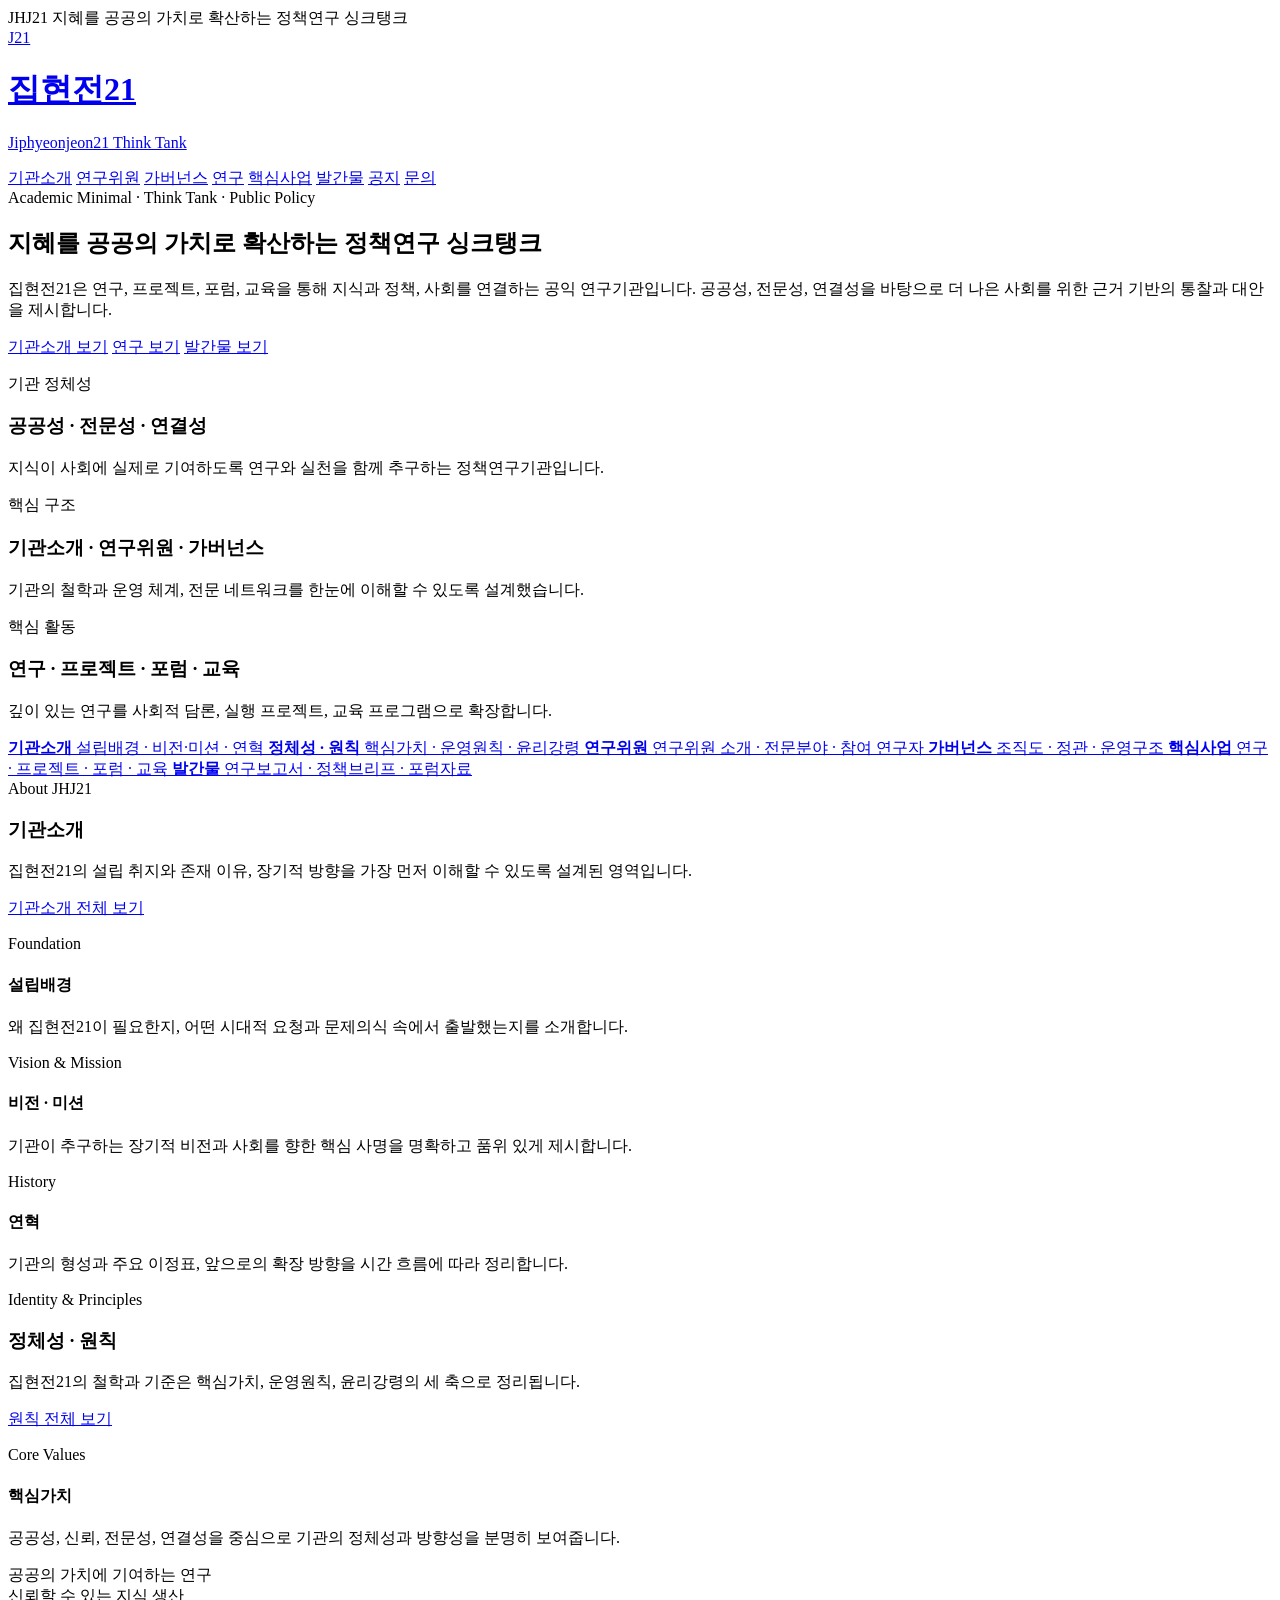
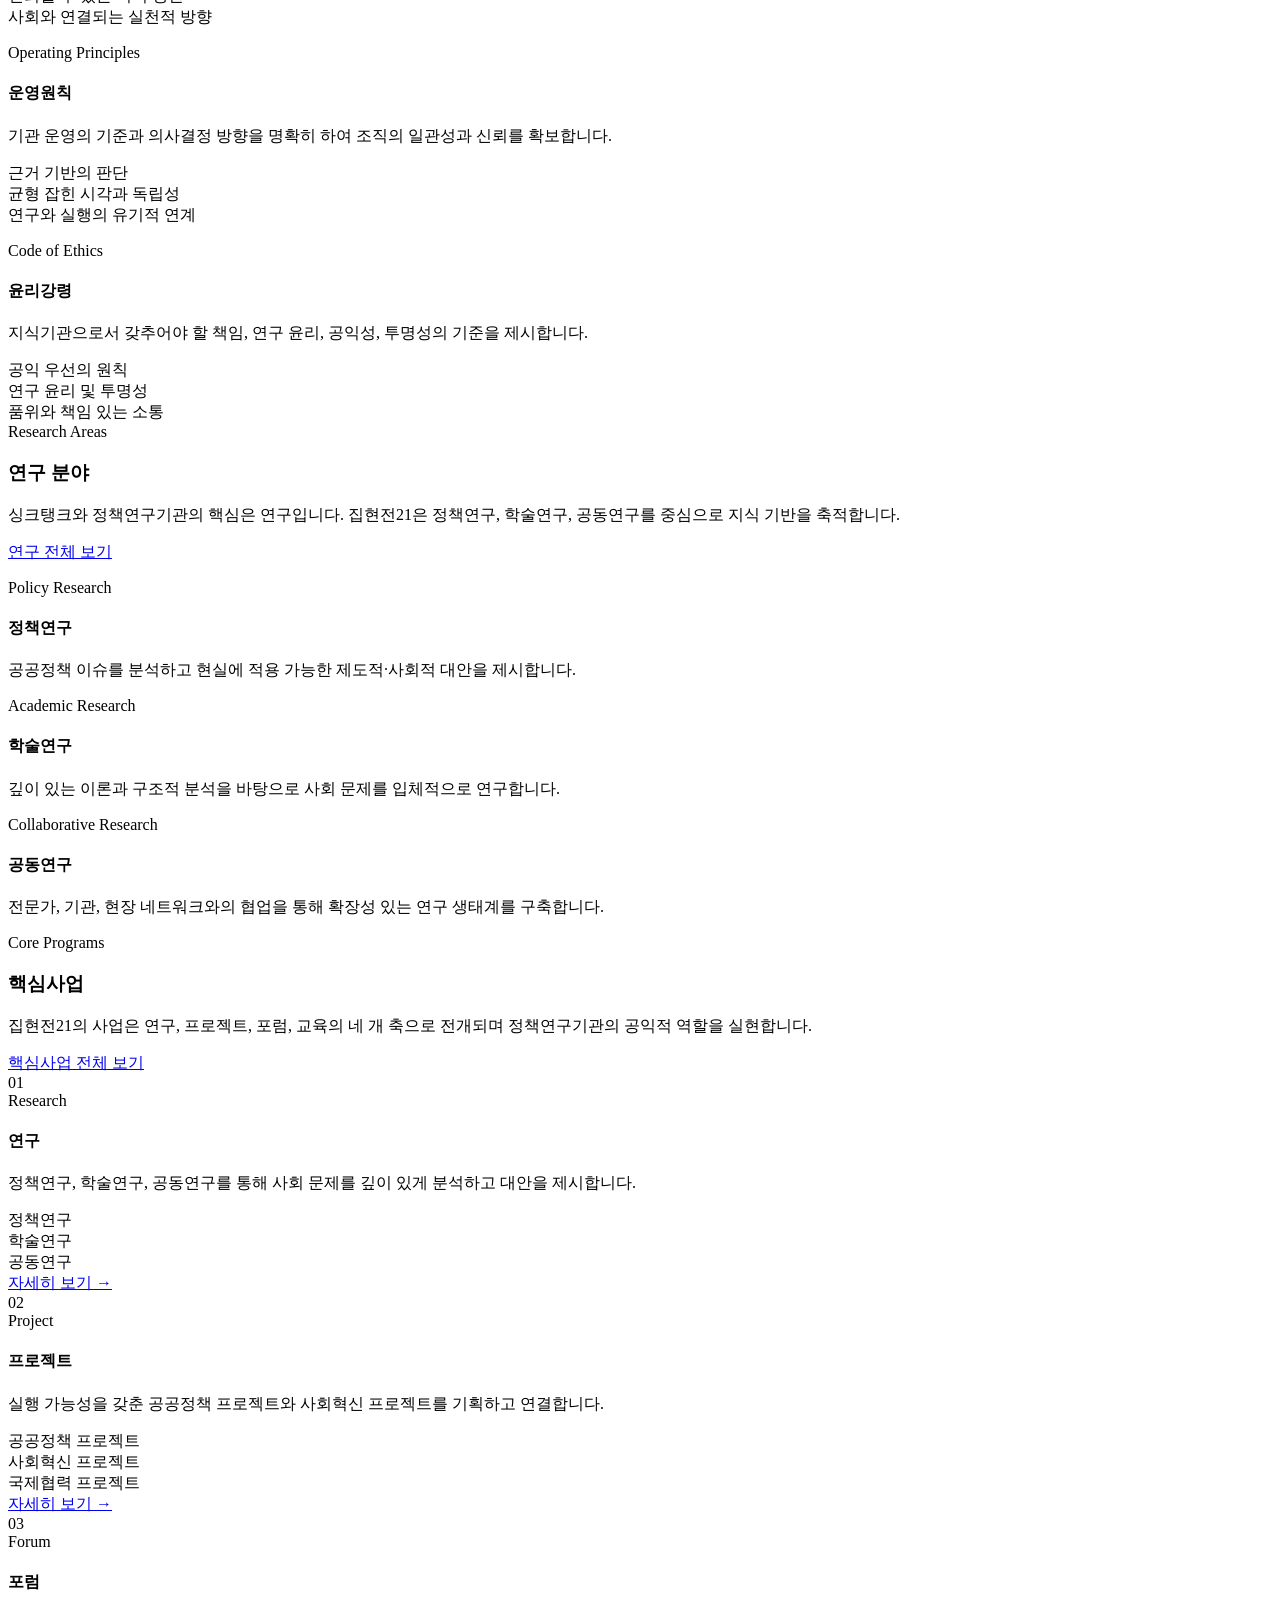
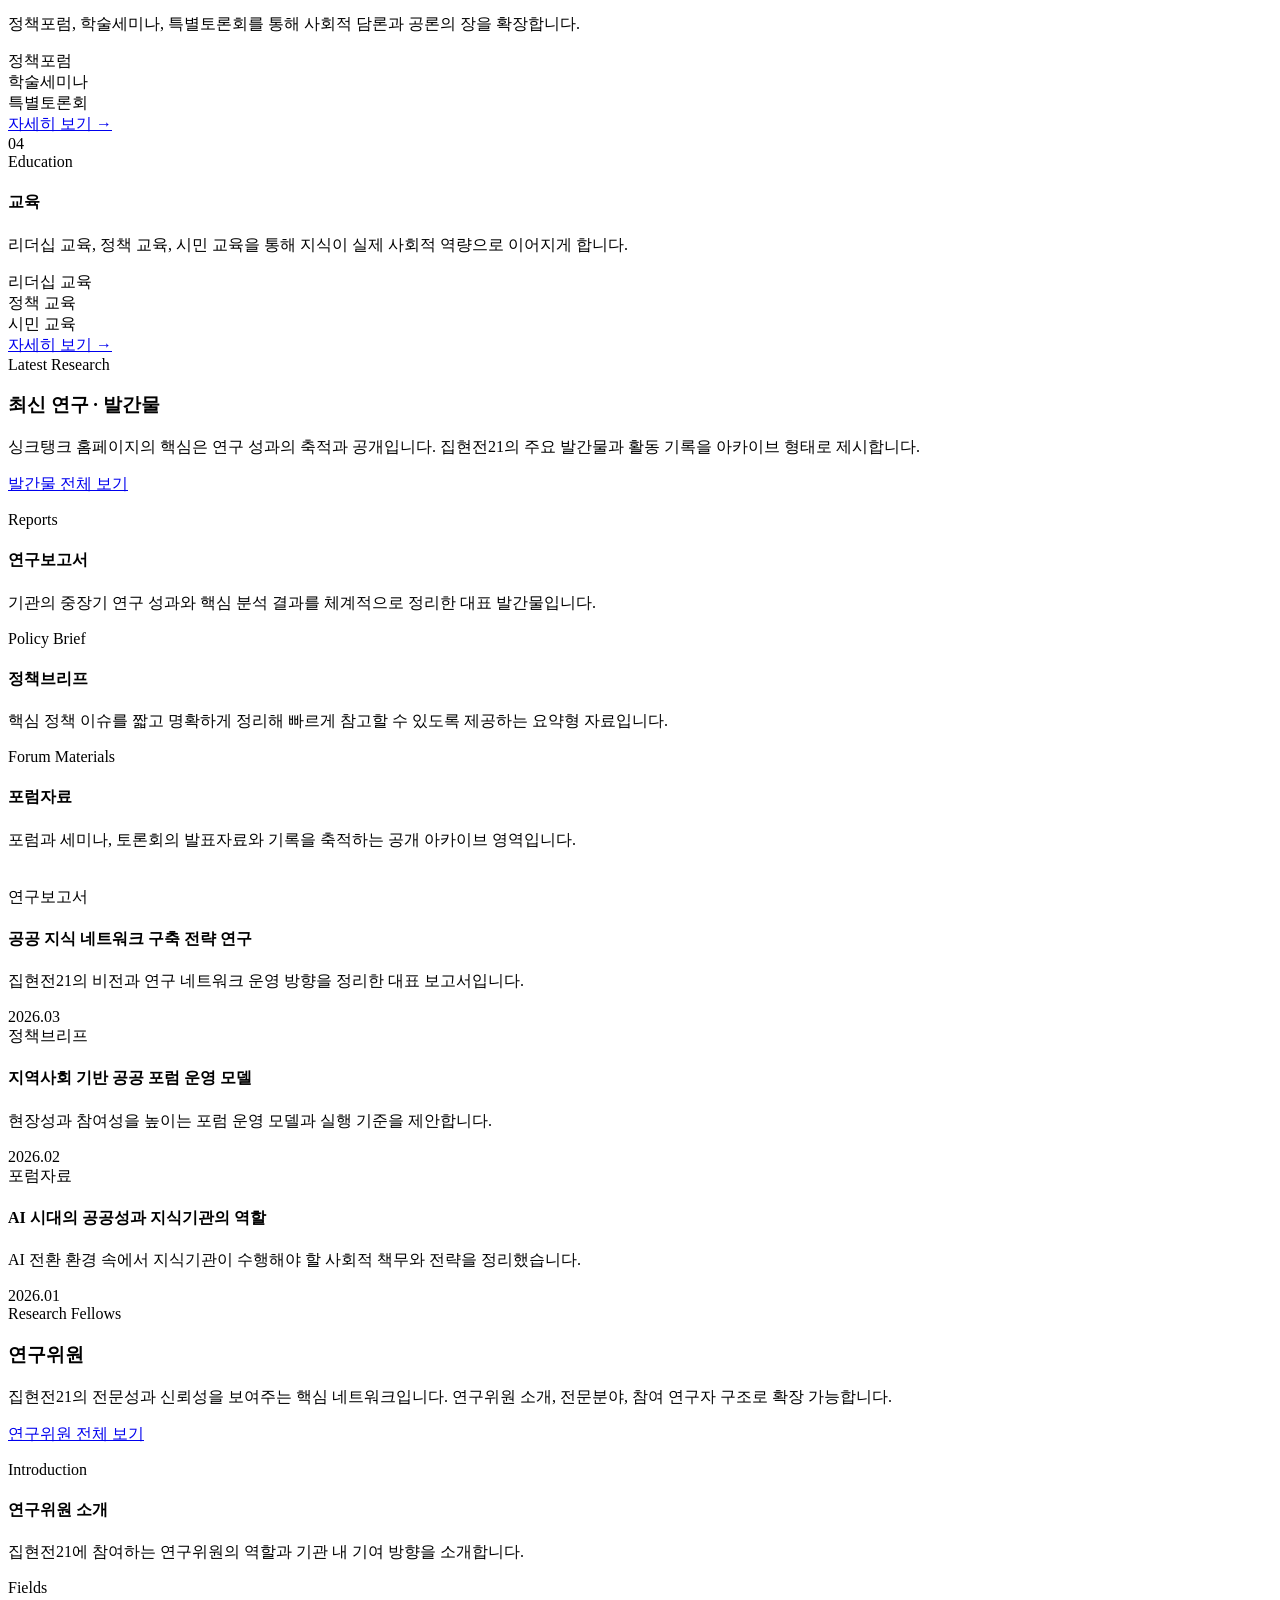
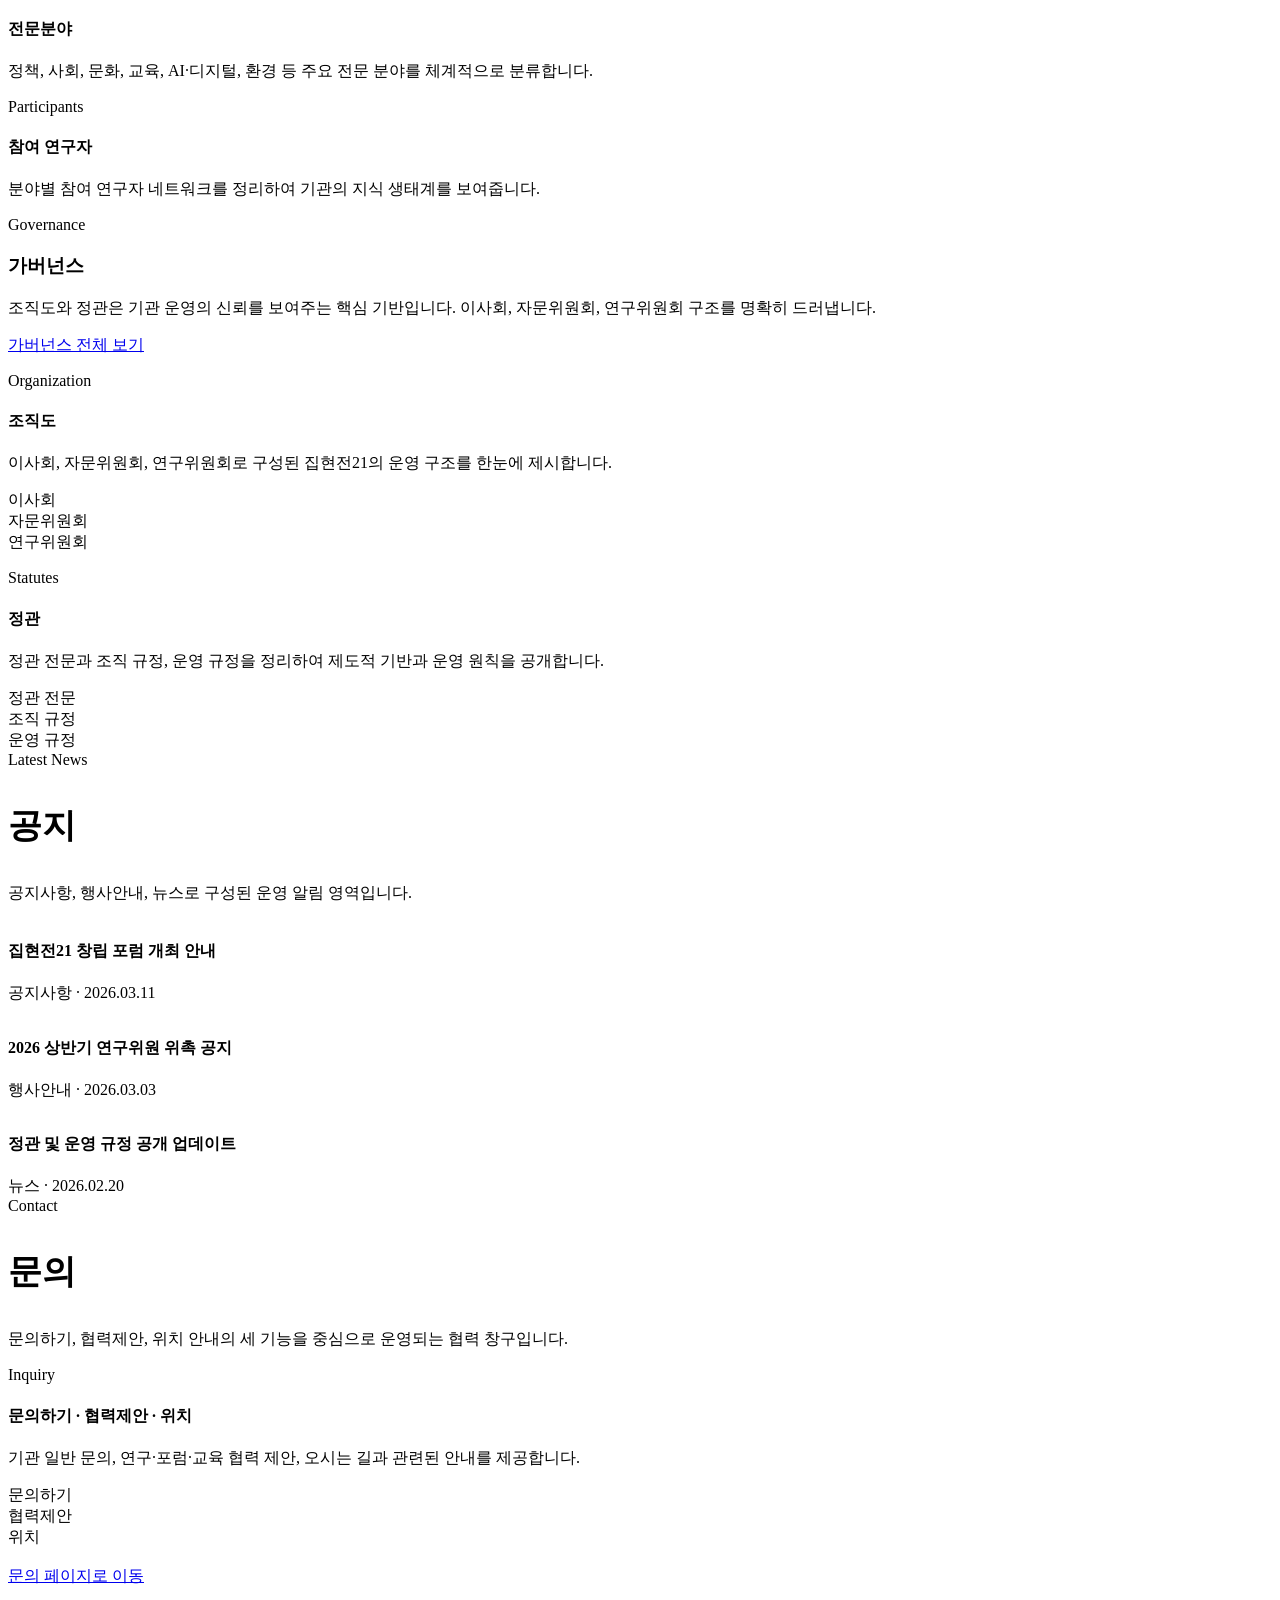
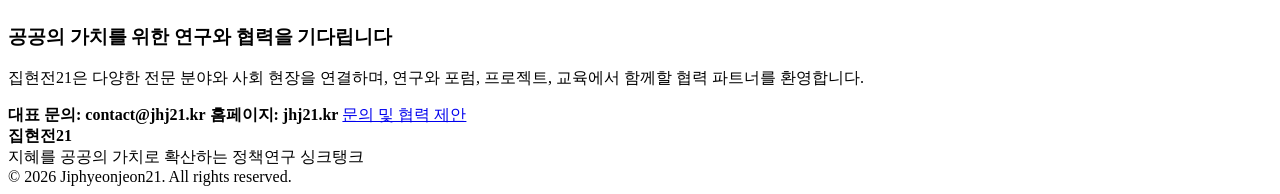
==== index.html @ 142b15a0 "Create index.html" ====
<!doctype html>
<html lang="ko">
<head>
  <meta charset="utf-8" />
  <meta name="viewport" content="width=device-width, initial-scale=1" />
  <title>집현전21 | 지혜를 공공의 가치로 확산하는 정책연구 싱크탱크</title>
  <meta name="description" content="집현전21은 연구, 프로젝트, 포럼, 교육을 통해 지식과 정책, 사회를 연결하는 정책연구 싱크탱크입니다." />
  <meta name="theme-color" content="#1f3d3a" />
  <link rel="stylesheet" href="./assets/style.css" />
</head>
<body>
  <div class="topbar">
    <div class="container topbar__inner">
      <span class="topbar__badge">JHJ21</span>
      <span>지혜를 공공의 가치로 확산하는 정책연구 싱크탱크</span>
    </div>
  </div>

  <header class="site-header">
    <div class="container site-header__inner">
      <a href="index.html" class="brand" aria-label="집현전21 홈으로 이동">
        <div class="brand__mark">J21</div>
        <div>
          <h1 class="brand__title">집현전21</h1>
          <p class="brand__subtitle">Jiphyeonjeon21 Think Tank</p>
        </div>
      </a>

      <nav class="nav" aria-label="주요 메뉴">
        <a href="about.html">기관소개</a>
        <a href="fellows.html">연구위원</a>
        <a href="statutes.html">가버넌스</a>
        <a href="research.html">연구</a>
        <a href="fields.html">핵심사업</a>
        <a href="publication.html">발간물</a>
        <a href="notice.html">공지</a>
        <a href="contact.html" class="nav__cta">문의</a>
      </nav>
    </div>
  </header>

  <main>
    <section class="hero">
      <div class="container">
        <div class="hero__panel">
          <div class="hero__grid">
            <div>
              <div class="eyebrow">Academic Minimal · Think Tank · Public Policy</div>
              <h2>
                지혜를 공공의 가치로 확산하는
                <span>정책연구 싱크탱크</span>
              </h2>
              <p>
                집현전21은 연구, 프로젝트, 포럼, 교육을 통해 지식과 정책, 사회를 연결하는 공익 연구기관입니다.
                공공성, 전문성, 연결성을 바탕으로 더 나은 사회를 위한 근거 기반의 통찰과 대안을 제시합니다.
              </p>
              <div class="hero__actions">
                <a class="btn btn--primary" href="about.html">기관소개 보기</a>
                <a class="btn" href="research.html">연구 보기</a>
                <a class="btn" href="publication.html">발간물 보기</a>
              </div>
            </div>

            <div class="hero__aside">
              <article class="hero-card">
                <p class="hero-card__label">기관 정체성</p>
                <h3 class="hero-card__title">공공성 · 전문성 · 연결성</h3>
                <p class="hero-card__text">지식이 사회에 실제로 기여하도록 연구와 실천을 함께 추구하는 정책연구기관입니다.</p>
              </article>
              <article class="hero-card">
                <p class="hero-card__label">핵심 구조</p>
                <h3 class="hero-card__title">기관소개 · 연구위원 · 가버넌스</h3>
                <p class="hero-card__text">기관의 철학과 운영 체계, 전문 네트워크를 한눈에 이해할 수 있도록 설계했습니다.</p>
              </article>
              <article class="hero-card">
                <p class="hero-card__label">핵심 활동</p>
                <h3 class="hero-card__title">연구 · 프로젝트 · 포럼 · 교육</h3>
                <p class="hero-card__text">깊이 있는 연구를 사회적 담론, 실행 프로젝트, 교육 프로그램으로 확장합니다.</p>
              </article>
            </div>
          </div>
        </div>
      </div>
    </section>

    <section class="quickmap">
      <div class="container">
        <div class="quickmap__grid">
          <a class="quickmap__item" href="about.html">
            <strong>기관소개</strong>
            <span>설립배경 · 비전·미션 · 연혁</span>
          </a>
          <a class="quickmap__item" href="about.html">
            <strong>정체성 · 원칙</strong>
            <span>핵심가치 · 운영원칙 · 윤리강령</span>
          </a>
          <a class="quickmap__item" href="fellows.html">
            <strong>연구위원</strong>
            <span>연구위원 소개 · 전문분야 · 참여 연구자</span>
          </a>
          <a class="quickmap__item" href="statutes.html">
            <strong>가버넌스</strong>
            <span>조직도 · 정관 · 운영구조</span>
          </a>
          <a class="quickmap__item" href="fields.html">
            <strong>핵심사업</strong>
            <span>연구 · 프로젝트 · 포럼 · 교육</span>
          </a>
          <a class="quickmap__item" href="publication.html">
            <strong>발간물</strong>
            <span>연구보고서 · 정책브리프 · 포럼자료</span>
          </a>
        </div>
      </div>
    </section>

    <section class="section">
      <div class="container">
        <div class="section__head">
          <div>
            <span class="kicker">About JHJ21</span>
            <h3>기관소개</h3>
            <p class="section__desc">
              집현전21의 설립 취지와 존재 이유, 장기적 방향을 가장 먼저 이해할 수 있도록 설계된 영역입니다.
            </p>
          </div>
          <a class="btn" href="about.html">기관소개 전체 보기</a>
        </div>

        <div class="grid-3">
          <article class="card">
            <p class="card__eyebrow">Foundation</p>
            <h4>설립배경</h4>
            <p>왜 집현전21이 필요한지, 어떤 시대적 요청과 문제의식 속에서 출발했는지를 소개합니다.</p>
          </article>
          <article class="card">
            <p class="card__eyebrow">Vision & Mission</p>
            <h4>비전 · 미션</h4>
            <p>기관이 추구하는 장기적 비전과 사회를 향한 핵심 사명을 명확하고 품위 있게 제시합니다.</p>
          </article>
          <article class="card">
            <p class="card__eyebrow">History</p>
            <h4>연혁</h4>
            <p>기관의 형성과 주요 이정표, 앞으로의 확장 방향을 시간 흐름에 따라 정리합니다.</p>
          </article>
        </div>
      </div>
    </section>

    <section class="section section--green">
      <div class="container">
        <div class="section__head">
          <div>
            <span class="kicker">Identity & Principles</span>
            <h3>정체성 · 원칙</h3>
            <p class="section__desc">
              집현전21의 철학과 기준은 핵심가치, 운영원칙, 윤리강령의 세 축으로 정리됩니다.
            </p>
          </div>
          <a class="btn" href="about.html">원칙 전체 보기</a>
        </div>

        <div class="grid-3">
          <article class="card">
            <p class="card__eyebrow">Core Values</p>
            <h4>핵심가치</h4>
            <p>공공성, 신뢰, 전문성, 연결성을 중심으로 기관의 정체성과 방향성을 분명히 보여줍니다.</p>
            <div class="list-block">
              <div class="list-line">공공의 가치에 기여하는 연구</div>
              <div class="list-line">신뢰할 수 있는 지식 생산</div>
              <div class="list-line">사회와 연결되는 실천적 방향</div>
            </div>
          </article>
          <article class="card">
            <p class="card__eyebrow">Operating Principles</p>
            <h4>운영원칙</h4>
            <p>기관 운영의 기준과 의사결정 방향을 명확히 하여 조직의 일관성과 신뢰를 확보합니다.</p>
            <div class="list-block">
              <div class="list-line">근거 기반의 판단</div>
              <div class="list-line">균형 잡힌 시각과 독립성</div>
              <div class="list-line">연구와 실행의 유기적 연계</div>
            </div>
          </article>
          <article class="card">
            <p class="card__eyebrow">Code of Ethics</p>
            <h4>윤리강령</h4>
            <p>지식기관으로서 갖추어야 할 책임, 연구 윤리, 공익성, 투명성의 기준을 제시합니다.</p>
            <div class="list-block">
              <div class="list-line">공익 우선의 원칙</div>
              <div class="list-line">연구 윤리 및 투명성</div>
              <div class="list-line">품위와 책임 있는 소통</div>
            </div>
          </article>
        </div>
      </div>
    </section>

    <section class="section">
      <div class="container">
        <div class="section__head">
          <div>
            <span class="kicker">Research Areas</span>
            <h3>연구 분야</h3>
            <p class="section__desc">
              싱크탱크와 정책연구기관의 핵심은 연구입니다. 집현전21은 정책연구, 학술연구, 공동연구를 중심으로 지식 기반을 축적합니다.
            </p>
          </div>
          <a class="btn" href="research.html">연구 전체 보기</a>
        </div>

        <div class="grid-3">
          <article class="card">
            <p class="card__eyebrow">Policy Research</p>
            <h4>정책연구</h4>
            <p>공공정책 이슈를 분석하고 현실에 적용 가능한 제도적·사회적 대안을 제시합니다.</p>
          </article>
          <article class="card">
            <p class="card__eyebrow">Academic Research</p>
            <h4>학술연구</h4>
            <p>깊이 있는 이론과 구조적 분석을 바탕으로 사회 문제를 입체적으로 연구합니다.</p>
          </article>
          <article class="card">
            <p class="card__eyebrow">Collaborative Research</p>
            <h4>공동연구</h4>
            <p>전문가, 기관, 현장 네트워크와의 협업을 통해 확장성 있는 연구 생태계를 구축합니다.</p>
          </article>
        </div>
      </div>
    </section>

    <section class="section">
      <div class="container">
        <div class="section__head">
          <div>
            <span class="kicker">Core Programs</span>
            <h3>핵심사업</h3>
            <p class="section__desc">
              집현전21의 사업은 연구, 프로젝트, 포럼, 교육의 네 개 축으로 전개되며 정책연구기관의 공익적 역할을 실현합니다.
            </p>
          </div>
          <a class="btn" href="fields.html">핵심사업 전체 보기</a>
        </div>

        <div class="grid-4">
          <article class="card program-card">
            <div>
              <div class="program-no">01</div>
              <span class="pill">Research</span>
              <h4>연구</h4>
              <p>정책연구, 학술연구, 공동연구를 통해 사회 문제를 깊이 있게 분석하고 대안을 제시합니다.</p>
              <div class="list-block">
                <div class="list-line">정책연구</div>
                <div class="list-line">학술연구</div>
                <div class="list-line">공동연구</div>
              </div>
            </div>
            <a href="research.html">자세히 보기 →</a>
          </article>

          <article class="card program-card">
            <div>
              <div class="program-no">02</div>
              <span class="pill">Project</span>
              <h4>프로젝트</h4>
              <p>실행 가능성을 갖춘 공공정책 프로젝트와 사회혁신 프로젝트를 기획하고 연결합니다.</p>
              <div class="list-block">
                <div class="list-line">공공정책 프로젝트</div>
                <div class="list-line">사회혁신 프로젝트</div>
                <div class="list-line">국제협력 프로젝트</div>
              </div>
            </div>
            <a href="fields.html">자세히 보기 →</a>
          </article>

          <article class="card program-card">
            <div>
              <div class="program-no">03</div>
              <span class="pill">Forum</span>
              <h4>포럼</h4>
              <p>정책포럼, 학술세미나, 특별토론회를 통해 사회적 담론과 공론의 장을 확장합니다.</p>
              <div class="list-block">
                <div class="list-line">정책포럼</div>
                <div class="list-line">학술세미나</div>
                <div class="list-line">특별토론회</div>
              </div>
            </div>
            <a href="publication.html">자세히 보기 →</a>
          </article>

          <article class="card program-card">
            <div>
              <div class="program-no">04</div>
              <span class="pill">Education</span>
              <h4>교육</h4>
              <p>리더십 교육, 정책 교육, 시민 교육을 통해 지식이 실제 사회적 역량으로 이어지게 합니다.</p>
              <div class="list-block">
                <div class="list-line">리더십 교육</div>
                <div class="list-line">정책 교육</div>
                <div class="list-line">시민 교육</div>
              </div>
            </div>
            <a href="education.html">자세히 보기 →</a>
          </article>
        </div>
      </div>
    </section>

    <section class="section section--green">
      <div class="container">
        <div class="section__head">
          <div>
            <span class="kicker">Latest Research</span>
            <h3>최신 연구 · 발간물</h3>
            <p class="section__desc">
              싱크탱크 홈페이지의 핵심은 연구 성과의 축적과 공개입니다. 집현전21의 주요 발간물과 활동 기록을 아카이브 형태로 제시합니다.
            </p>
          </div>
          <a class="btn" href="publication.html">발간물 전체 보기</a>
        </div>

        <div class="grid-3">
          <article class="card">
            <p class="card__eyebrow">Reports</p>
            <h4>연구보고서</h4>
            <p>기관의 중장기 연구 성과와 핵심 분석 결과를 체계적으로 정리한 대표 발간물입니다.</p>
          </article>
          <article class="card">
            <p class="card__eyebrow">Policy Brief</p>
            <h4>정책브리프</h4>
            <p>핵심 정책 이슈를 짧고 명확하게 정리해 빠르게 참고할 수 있도록 제공하는 요약형 자료입니다.</p>
          </article>
          <article class="card">
            <p class="card__eyebrow">Forum Materials</p>
            <h4>포럼자료</h4>
            <p>포럼과 세미나, 토론회의 발표자료와 기록을 축적하는 공개 아카이브 영역입니다.</p>
          </article>
        </div>

        <div style="height:20px;"></div>

        <div class="archive-wrap">
          <article class="archive-item">
            <div><span class="archive-tag">연구보고서</span></div>
            <div>
              <h4>공공 지식 네트워크 구축 전략 연구</h4>
              <p>집현전21의 비전과 연구 네트워크 운영 방향을 정리한 대표 보고서입니다.</p>
            </div>
            <div class="meta">2026.03</div>
          </article>

          <article class="archive-item">
            <div><span class="archive-tag">정책브리프</span></div>
            <div>
              <h4>지역사회 기반 공공 포럼 운영 모델</h4>
              <p>현장성과 참여성을 높이는 포럼 운영 모델과 실행 기준을 제안합니다.</p>
            </div>
            <div class="meta">2026.02</div>
          </article>

          <article class="archive-item">
            <div><span class="archive-tag">포럼자료</span></div>
            <div>
              <h4>AI 시대의 공공성과 지식기관의 역할</h4>
              <p>AI 전환 환경 속에서 지식기관이 수행해야 할 사회적 책무와 전략을 정리했습니다.</p>
            </div>
            <div class="meta">2026.01</div>
          </article>
        </div>
      </div>
    </section>

    <section class="section">
      <div class="container">
        <div class="section__head">
          <div>
            <span class="kicker">Research Fellows</span>
            <h3>연구위원</h3>
            <p class="section__desc">
              집현전21의 전문성과 신뢰성을 보여주는 핵심 네트워크입니다. 연구위원 소개, 전문분야, 참여 연구자 구조로 확장 가능합니다.
            </p>
          </div>
          <a class="btn" href="fellows.html">연구위원 전체 보기</a>
        </div>

        <div class="grid-3">
          <article class="card">
            <p class="card__eyebrow">Introduction</p>
            <h4>연구위원 소개</h4>
            <p>집현전21에 참여하는 연구위원의 역할과 기관 내 기여 방향을 소개합니다.</p>
          </article>
          <article class="card">
            <p class="card__eyebrow">Fields</p>
            <h4>전문분야</h4>
            <p>정책, 사회, 문화, 교육, AI·디지털, 환경 등 주요 전문 분야를 체계적으로 분류합니다.</p>
          </article>
          <article class="card">
            <p class="card__eyebrow">Participants</p>
            <h4>참여 연구자</h4>
            <p>분야별 참여 연구자 네트워크를 정리하여 기관의 지식 생태계를 보여줍니다.</p>
          </article>
        </div>
      </div>
    </section>

    <section class="section">
      <div class="container">
        <div class="section__head">
          <div>
            <span class="kicker">Governance</span>
            <h3>가버넌스</h3>
            <p class="section__desc">
              조직도와 정관은 기관 운영의 신뢰를 보여주는 핵심 기반입니다. 이사회, 자문위원회, 연구위원회 구조를 명확히 드러냅니다.
            </p>
          </div>
          <a class="btn" href="statutes.html">가버넌스 전체 보기</a>
        </div>

        <div class="grid-2">
          <article class="card">
            <p class="card__eyebrow">Organization</p>
            <h4>조직도</h4>
            <p>이사회, 자문위원회, 연구위원회로 구성된 집현전21의 운영 구조를 한눈에 제시합니다.</p>
            <div class="list-block">
              <div class="list-line">이사회</div>
              <div class="list-line">자문위원회</div>
              <div class="list-line">연구위원회</div>
            </div>
          </article>
          <article class="card">
            <p class="card__eyebrow">Statutes</p>
            <h4>정관</h4>
            <p>정관 전문과 조직 규정, 운영 규정을 정리하여 제도적 기반과 운영 원칙을 공개합니다.</p>
            <div class="list-block">
              <div class="list-line">정관 전문</div>
              <div class="list-line">조직 규정</div>
              <div class="list-line">운영 규정</div>
            </div>
          </article>
        </div>
      </div>
    </section>

    <section class="section">
      <div class="container">
        <div class="grid-2">
          <div>
            <div class="section__head" style="margin-bottom:16px;">
              <div>
                <span class="kicker">Latest News</span>
                <h3 style="font-size:34px;">공지</h3>
                <p class="section__desc">
                  공지사항, 행사안내, 뉴스로 구성된 운영 알림 영역입니다.
                </p>
              </div>
            </div>

            <div style="display:grid; gap:12px;">
              <article class="notice-item">
                <h4>집현전21 창립 포럼 개최 안내</h4>
                <span class="meta">공지사항 · 2026.03.11</span>
              </article>
              <article class="notice-item">
                <h4>2026 상반기 연구위원 위촉 공지</h4>
                <span class="meta">행사안내 · 2026.03.03</span>
              </article>
              <article class="notice-item">
                <h4>정관 및 운영 규정 공개 업데이트</h4>
                <span class="meta">뉴스 · 2026.02.20</span>
              </article>
            </div>
          </div>

          <div>
            <div class="section__head" style="margin-bottom:16px;">
              <div>
                <span class="kicker">Contact</span>
                <h3 style="font-size:34px;">문의</h3>
                <p class="section__desc">
                  문의하기, 협력제안, 위치 안내의 세 기능을 중심으로 운영되는 협력 창구입니다.
                </p>
              </div>
            </div>

            <div class="card">
              <p class="card__eyebrow">Inquiry</p>
              <h4>문의하기 · 협력제안 · 위치</h4>
              <p>기관 일반 문의, 연구·포럼·교육 협력 제안, 오시는 길과 관련된 안내를 제공합니다.</p>
              <div class="list-block">
                <div class="list-line">문의하기</div>
                <div class="list-line">협력제안</div>
                <div class="list-line">위치</div>
              </div>
              <div style="margin-top:18px;">
                <a class="btn btn--primary" href="contact.html">문의 페이지로 이동</a>
              </div>
            </div>
          </div>
        </div>
      </div>
    </section>

    <section class="section">
      <div class="container">
        <div class="contact-band">
          <div class="contact-band__grid">
            <div>
              <span class="kicker" style="color: rgba(255,255,255,0.7);">Collaboration</span>
              <h3>공공의 가치를 위한 연구와 협력을 기다립니다</h3>
              <p>
                집현전21은 다양한 전문 분야와 사회 현장을 연결하며, 연구와 포럼, 프로젝트, 교육에서 함께할 협력 파트너를 환영합니다.
              </p>
            </div>
            <div class="contact-meta">
              <strong>대표 문의: contact@jhj21.kr</strong>
              <strong>홈페이지: jhj21.kr</strong>
              <a class="btn" href="contact.html">문의 및 협력 제안</a>
            </div>
          </div>
        </div>
      </div>
    </section>
  </main>

  <footer class="site-footer">
    <div class="container site-footer__inner">
      <div>
        <strong style="color: var(--primary);">집현전21</strong><br />
        지혜를 공공의 가치로 확산하는 정책연구 싱크탱크
      </div>
      <div>© 2026 Jiphyeonjeon21. All rights reserved.</div>
    </div>
  </footer>
</body>
</html>
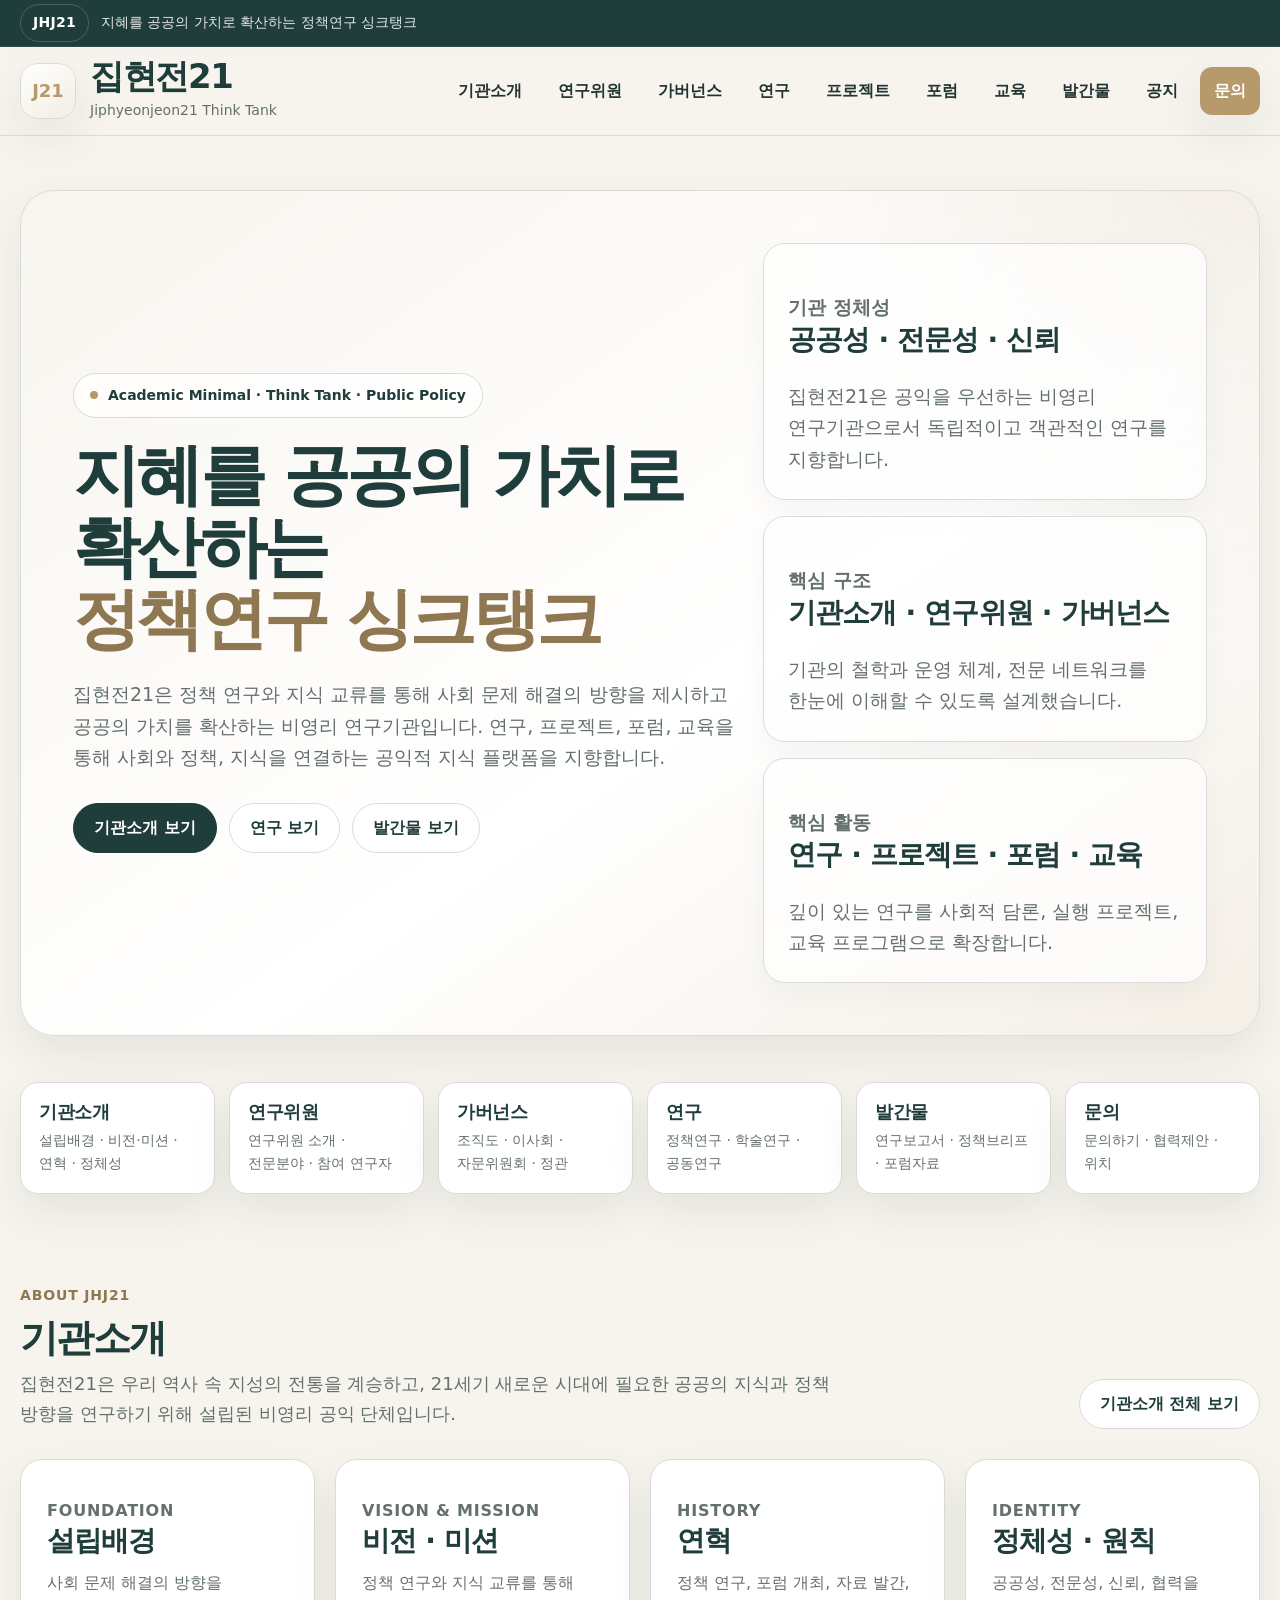
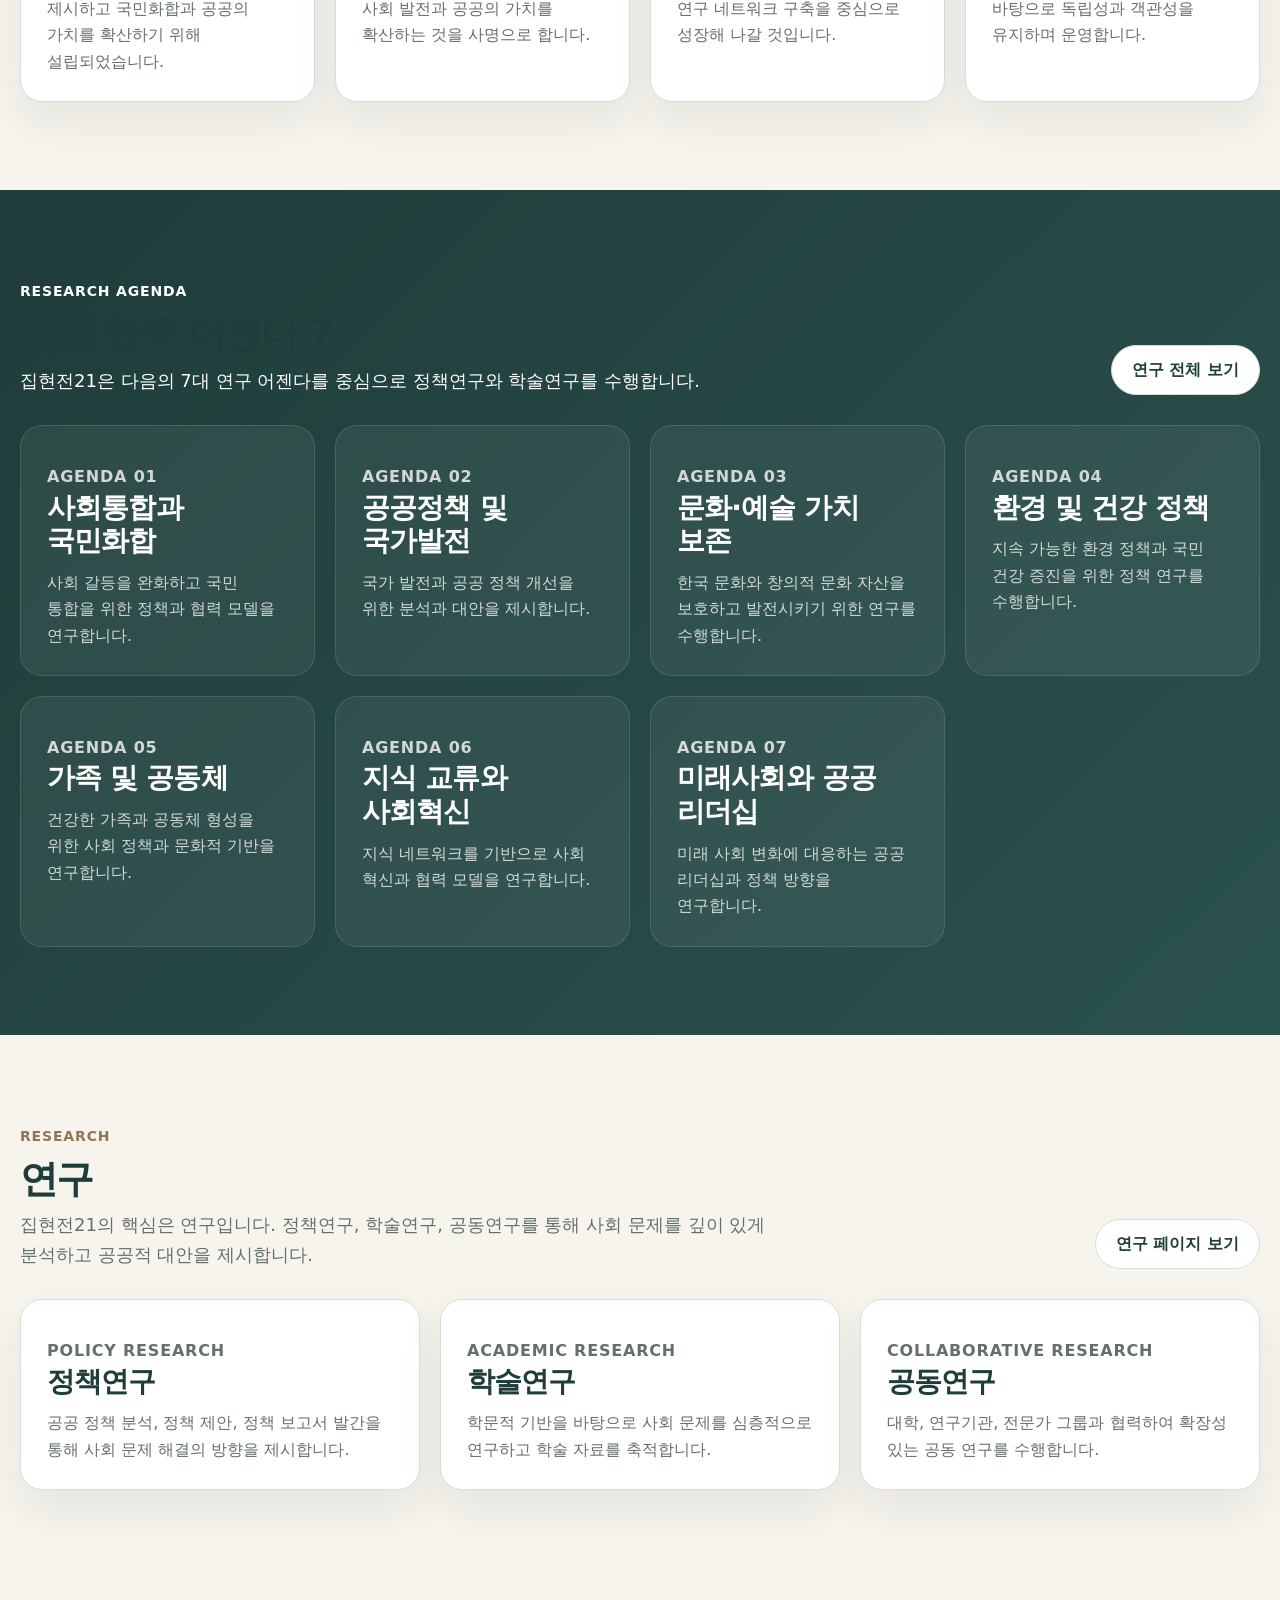
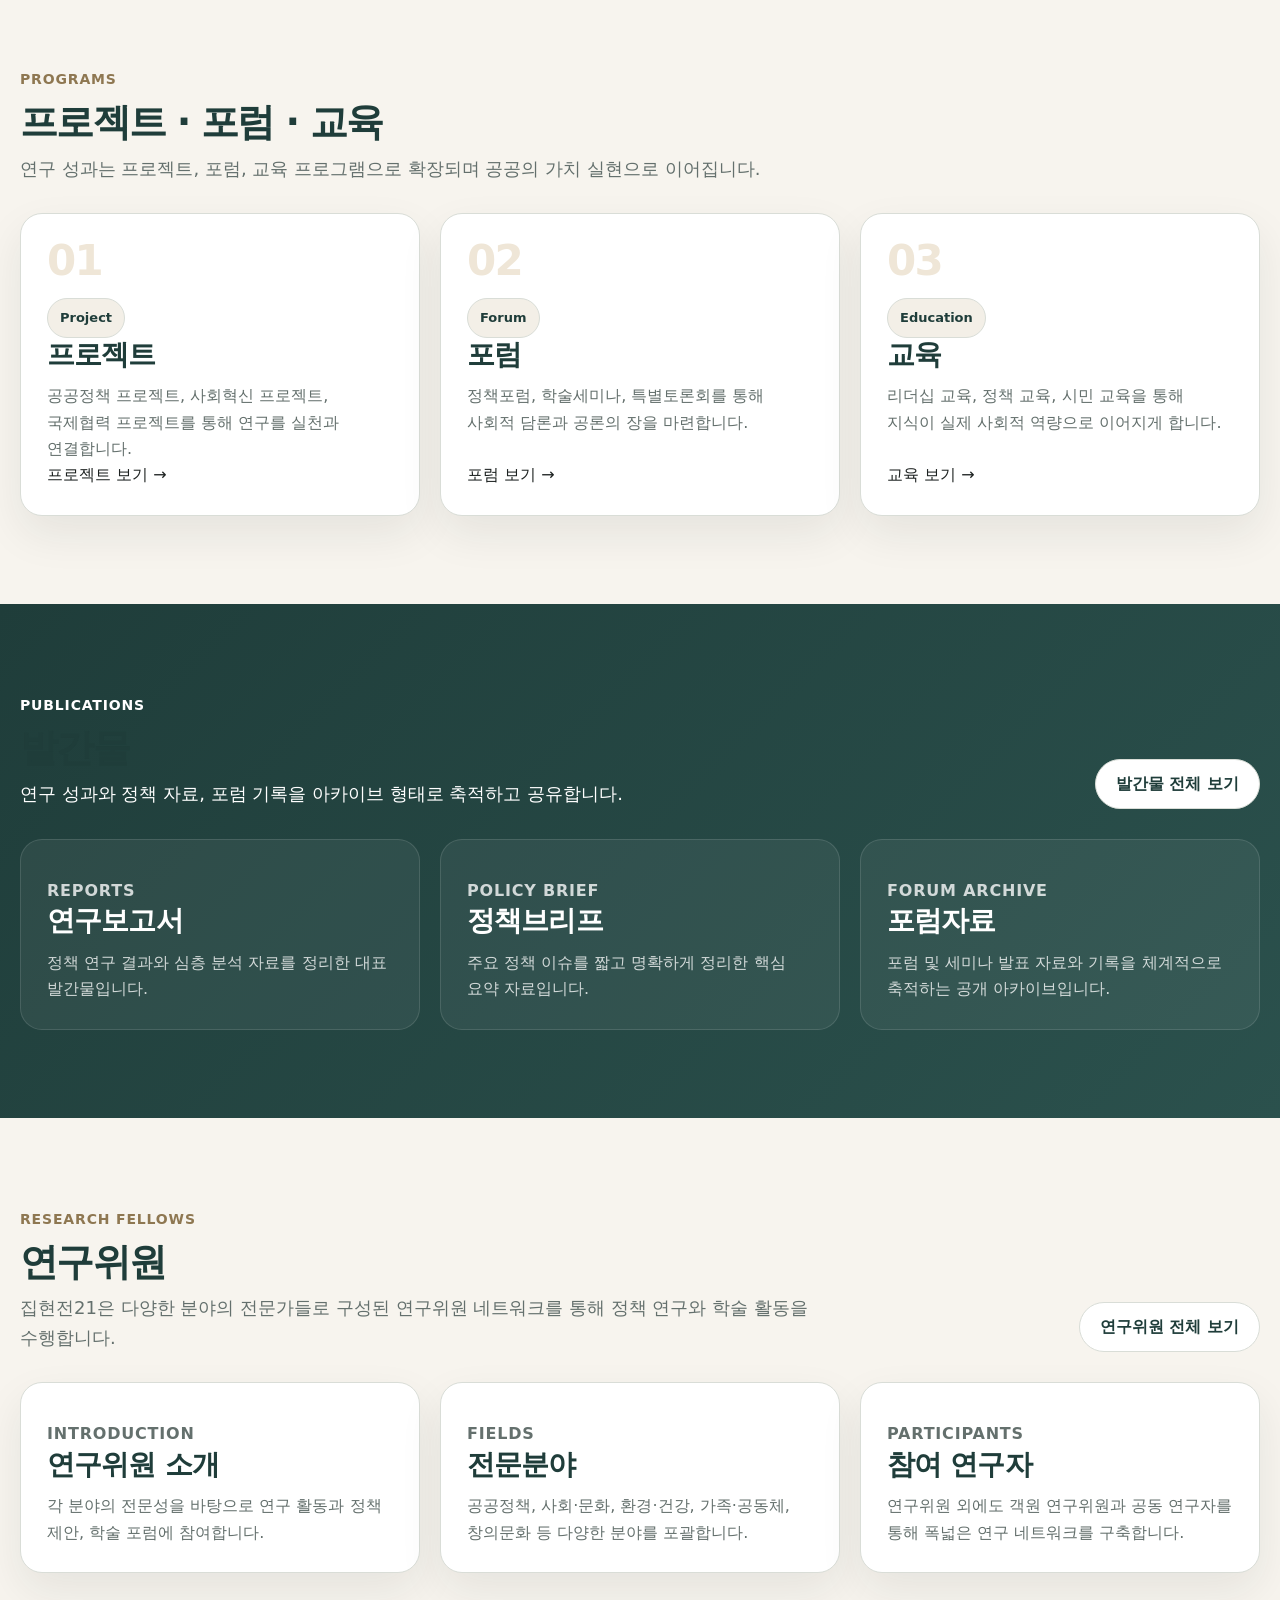
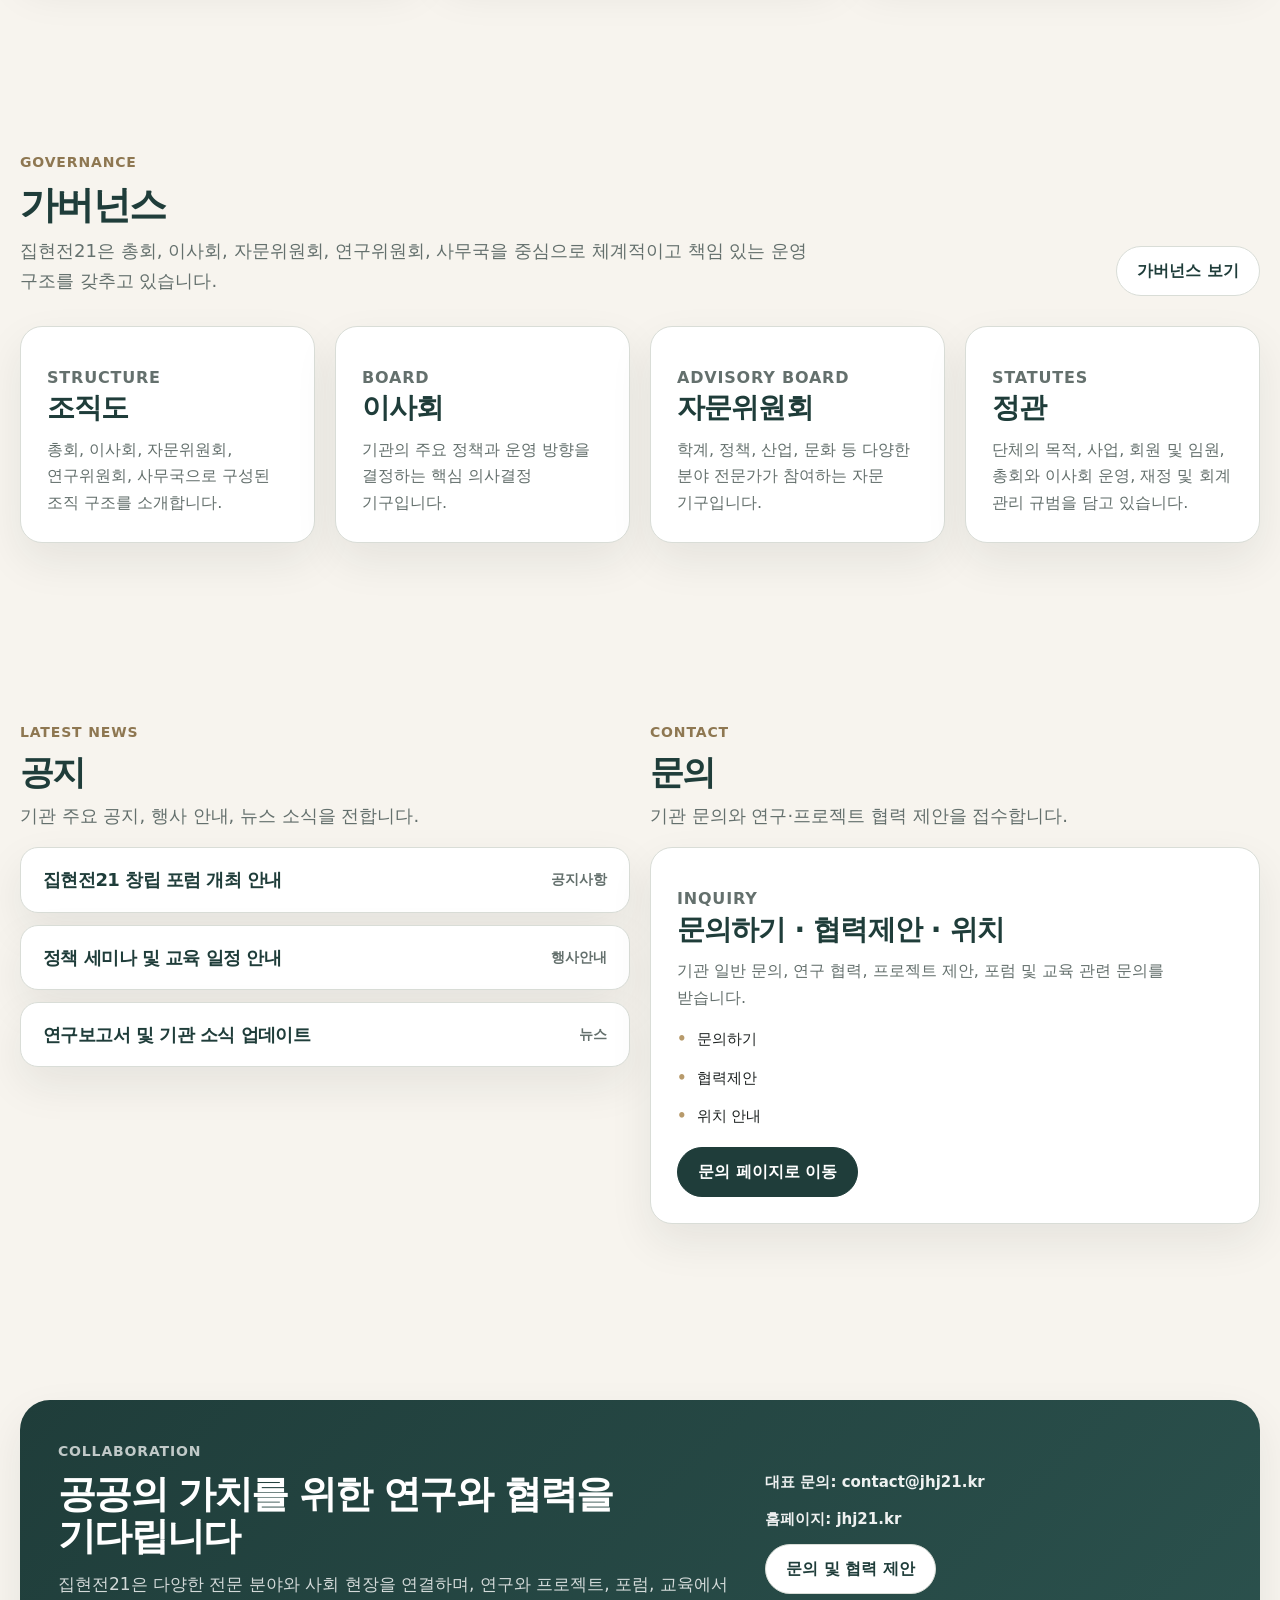
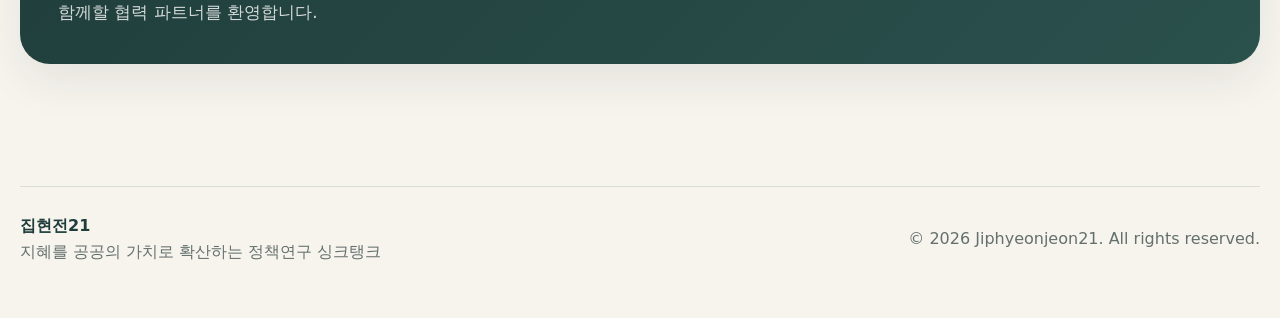
==== commit d413d380: "Update index.html" ====
--- a/index.html
+++ b/index.html
@@ -4,7 +4,7 @@
   <meta charset="utf-8" />
   <meta name="viewport" content="width=device-width, initial-scale=1" />
   <title>집현전21 | 지혜를 공공의 가치로 확산하는 정책연구 싱크탱크</title>
-  <meta name="description" content="집현전21은 연구, 프로젝트, 포럼, 교육을 통해 지식과 정책, 사회를 연결하는 정책연구 싱크탱크입니다." />
+  <meta name="description" content="집현전21은 정책 연구와 지식 교류를 통해 사회 문제 해결의 방향을 제시하고 공공의 가치를 확산하는 비영리 연구기관입니다." />
   <meta name="theme-color" content="#1f3d3a" />
   <link rel="stylesheet" href="./assets/style.css" />
 </head>
@@ -31,7 +31,9 @@
         <a href="fellows.html">연구위원</a>
         <a href="statutes.html">가버넌스</a>
         <a href="research.html">연구</a>
-        <a href="fields.html">핵심사업</a>
+        <a href="project.html">프로젝트</a>
+        <a href="forum.html">포럼</a>
+        <a href="education.html">교육</a>
         <a href="publication.html">발간물</a>
         <a href="notice.html">공지</a>
         <a href="contact.html" class="nav__cta">문의</a>
@@ -40,6 +42,7 @@
   </header>
 
   <main>
+    <!-- HERO -->
     <section class="hero">
       <div class="container">
         <div class="hero__panel">
@@ -51,8 +54,9 @@
                 <span>정책연구 싱크탱크</span>
               </h2>
               <p>
-                집현전21은 연구, 프로젝트, 포럼, 교육을 통해 지식과 정책, 사회를 연결하는 공익 연구기관입니다.
-                공공성, 전문성, 연결성을 바탕으로 더 나은 사회를 위한 근거 기반의 통찰과 대안을 제시합니다.
+                집현전21은 정책 연구와 지식 교류를 통해 사회 문제 해결의 방향을 제시하고
+                공공의 가치를 확산하는 비영리 연구기관입니다.
+                연구, 프로젝트, 포럼, 교육을 통해 사회와 정책, 지식을 연결하는 공익적 지식 플랫폼을 지향합니다.
               </p>
               <div class="hero__actions">
                 <a class="btn btn--primary" href="about.html">기관소개 보기</a>
@@ -64,18 +68,26 @@
             <div class="hero__aside">
               <article class="hero-card">
                 <p class="hero-card__label">기관 정체성</p>
-                <h3 class="hero-card__title">공공성 · 전문성 · 연결성</h3>
-                <p class="hero-card__text">지식이 사회에 실제로 기여하도록 연구와 실천을 함께 추구하는 정책연구기관입니다.</p>
+                <h3 class="hero-card__title">공공성 · 전문성 · 신뢰</h3>
+                <p class="hero-card__text">
+                  집현전21은 공익을 우선하는 비영리 연구기관으로서 독립적이고 객관적인 연구를 지향합니다.
+                </p>
               </article>
+
               <article class="hero-card">
                 <p class="hero-card__label">핵심 구조</p>
                 <h3 class="hero-card__title">기관소개 · 연구위원 · 가버넌스</h3>
-                <p class="hero-card__text">기관의 철학과 운영 체계, 전문 네트워크를 한눈에 이해할 수 있도록 설계했습니다.</p>
+                <p class="hero-card__text">
+                  기관의 철학과 운영 체계, 전문 네트워크를 한눈에 이해할 수 있도록 설계했습니다.
+                </p>
               </article>
+
               <article class="hero-card">
                 <p class="hero-card__label">핵심 활동</p>
                 <h3 class="hero-card__title">연구 · 프로젝트 · 포럼 · 교육</h3>
-                <p class="hero-card__text">깊이 있는 연구를 사회적 담론, 실행 프로젝트, 교육 프로그램으로 확장합니다.</p>
+                <p class="hero-card__text">
+                  깊이 있는 연구를 사회적 담론, 실행 프로젝트, 교육 프로그램으로 확장합니다.
+                </p>
               </article>
             </div>
           </div>
@@ -83,16 +95,13 @@
       </div>
     </section>
 
+    <!-- QUICK MAP -->
     <section class="quickmap">
       <div class="container">
         <div class="quickmap__grid">
           <a class="quickmap__item" href="about.html">
             <strong>기관소개</strong>
-            <span>설립배경 · 비전·미션 · 연혁</span>
-          </a>
-          <a class="quickmap__item" href="about.html">
-            <strong>정체성 · 원칙</strong>
-            <span>핵심가치 · 운영원칙 · 윤리강령</span>
+            <span>설립배경 · 비전·미션 · 연혁 · 정체성</span>
           </a>
           <a class="quickmap__item" href="fellows.html">
             <strong>연구위원</strong>
@@ -100,20 +109,25 @@
           </a>
           <a class="quickmap__item" href="statutes.html">
             <strong>가버넌스</strong>
-            <span>조직도 · 정관 · 운영구조</span>
+            <span>조직도 · 이사회 · 자문위원회 · 정관</span>
           </a>
-          <a class="quickmap__item" href="fields.html">
-            <strong>핵심사업</strong>
-            <span>연구 · 프로젝트 · 포럼 · 교육</span>
+          <a class="quickmap__item" href="research.html">
+            <strong>연구</strong>
+            <span>정책연구 · 학술연구 · 공동연구</span>
           </a>
           <a class="quickmap__item" href="publication.html">
             <strong>발간물</strong>
             <span>연구보고서 · 정책브리프 · 포럼자료</span>
           </a>
-        </div>
-      </div>
-    </section>
-
+          <a class="quickmap__item" href="contact.html">
+            <strong>문의</strong>
+            <span>문의하기 · 협력제안 · 위치</span>
+          </a>
+        </div>
+      </div>
+    </section>
+
+    <!-- ABOUT -->
     <section class="section">
       <div class="container">
         <div class="section__head">
@@ -121,198 +135,193 @@
             <span class="kicker">About JHJ21</span>
             <h3>기관소개</h3>
             <p class="section__desc">
-              집현전21의 설립 취지와 존재 이유, 장기적 방향을 가장 먼저 이해할 수 있도록 설계된 영역입니다.
+              집현전21은 우리 역사 속 지성의 전통을 계승하고,
+              21세기 새로운 시대에 필요한 공공의 지식과 정책 방향을 연구하기 위해 설립된 비영리 공익 단체입니다.
             </p>
           </div>
           <a class="btn" href="about.html">기관소개 전체 보기</a>
         </div>
 
-        <div class="grid-3">
+        <div class="grid-4">
           <article class="card">
             <p class="card__eyebrow">Foundation</p>
             <h4>설립배경</h4>
-            <p>왜 집현전21이 필요한지, 어떤 시대적 요청과 문제의식 속에서 출발했는지를 소개합니다.</p>
-          </article>
+            <p>사회 문제 해결의 방향을 제시하고 국민화합과 공공의 가치를 확산하기 위해 설립되었습니다.</p>
+          </article>
+
           <article class="card">
             <p class="card__eyebrow">Vision & Mission</p>
             <h4>비전 · 미션</h4>
-            <p>기관이 추구하는 장기적 비전과 사회를 향한 핵심 사명을 명확하고 품위 있게 제시합니다.</p>
-          </article>
+            <p>정책 연구와 지식 교류를 통해 사회 발전과 공공의 가치를 확산하는 것을 사명으로 합니다.</p>
+          </article>
+
           <article class="card">
             <p class="card__eyebrow">History</p>
             <h4>연혁</h4>
-            <p>기관의 형성과 주요 이정표, 앞으로의 확장 방향을 시간 흐름에 따라 정리합니다.</p>
-          </article>
-        </div>
-      </div>
-    </section>
-
+            <p>정책 연구, 포럼 개최, 자료 발간, 연구 네트워크 구축을 중심으로 성장해 나갈 것입니다.</p>
+          </article>
+
+          <article class="card">
+            <p class="card__eyebrow">Identity</p>
+            <h4>정체성 · 원칙</h4>
+            <p>공공성, 전문성, 신뢰, 협력을 바탕으로 독립성과 객관성을 유지하며 운영합니다.</p>
+          </article>
+        </div>
+      </div>
+    </section>
+
+    <!-- RESEARCH AGENDA -->
     <section class="section section--green">
       <div class="container">
         <div class="section__head">
           <div>
-            <span class="kicker">Identity & Principles</span>
-            <h3>정체성 · 원칙</h3>
-            <p class="section__desc">
-              집현전21의 철학과 기준은 핵심가치, 운영원칙, 윤리강령의 세 축으로 정리됩니다.
-            </p>
-          </div>
-          <a class="btn" href="about.html">원칙 전체 보기</a>
-        </div>
-
-        <div class="grid-3">
-          <article class="card">
-            <p class="card__eyebrow">Core Values</p>
-            <h4>핵심가치</h4>
-            <p>공공성, 신뢰, 전문성, 연결성을 중심으로 기관의 정체성과 방향성을 분명히 보여줍니다.</p>
-            <div class="list-block">
-              <div class="list-line">공공의 가치에 기여하는 연구</div>
-              <div class="list-line">신뢰할 수 있는 지식 생산</div>
-              <div class="list-line">사회와 연결되는 실천적 방향</div>
-            </div>
-          </article>
-          <article class="card">
-            <p class="card__eyebrow">Operating Principles</p>
-            <h4>운영원칙</h4>
-            <p>기관 운영의 기준과 의사결정 방향을 명확히 하여 조직의 일관성과 신뢰를 확보합니다.</p>
-            <div class="list-block">
-              <div class="list-line">근거 기반의 판단</div>
-              <div class="list-line">균형 잡힌 시각과 독립성</div>
-              <div class="list-line">연구와 실행의 유기적 연계</div>
-            </div>
-          </article>
-          <article class="card">
-            <p class="card__eyebrow">Code of Ethics</p>
-            <h4>윤리강령</h4>
-            <p>지식기관으로서 갖추어야 할 책임, 연구 윤리, 공익성, 투명성의 기준을 제시합니다.</p>
-            <div class="list-block">
-              <div class="list-line">공익 우선의 원칙</div>
-              <div class="list-line">연구 윤리 및 투명성</div>
-              <div class="list-line">품위와 책임 있는 소통</div>
-            </div>
-          </article>
-        </div>
-      </div>
-    </section>
-
-    <section class="section">
-      <div class="container">
-        <div class="section__head">
-          <div>
-            <span class="kicker">Research Areas</span>
-            <h3>연구 분야</h3>
-            <p class="section__desc">
-              싱크탱크와 정책연구기관의 핵심은 연구입니다. 집현전21은 정책연구, 학술연구, 공동연구를 중심으로 지식 기반을 축적합니다.
+            <span class="kicker">Research Agenda</span>
+            <h3>핵심 연구 어젠다 7</h3>
+            <p class="section__desc">
+              집현전21은 다음의 7대 연구 어젠다를 중심으로 정책연구와 학술연구를 수행합니다.
             </p>
           </div>
           <a class="btn" href="research.html">연구 전체 보기</a>
+        </div>
+
+        <div class="grid-4">
+          <article class="card">
+            <p class="card__eyebrow">Agenda 01</p>
+            <h4>사회통합과 국민화합</h4>
+            <p>사회 갈등을 완화하고 국민 통합을 위한 정책과 협력 모델을 연구합니다.</p>
+          </article>
+
+          <article class="card">
+            <p class="card__eyebrow">Agenda 02</p>
+            <h4>공공정책 및 국가발전</h4>
+            <p>국가 발전과 공공 정책 개선을 위한 분석과 대안을 제시합니다.</p>
+          </article>
+
+          <article class="card">
+            <p class="card__eyebrow">Agenda 03</p>
+            <h4>문화·예술 가치 보존</h4>
+            <p>한국 문화와 창의적 문화 자산을 보호하고 발전시키기 위한 연구를 수행합니다.</p>
+          </article>
+
+          <article class="card">
+            <p class="card__eyebrow">Agenda 04</p>
+            <h4>환경 및 건강 정책</h4>
+            <p>지속 가능한 환경 정책과 국민 건강 증진을 위한 정책 연구를 수행합니다.</p>
+          </article>
+
+          <article class="card">
+            <p class="card__eyebrow">Agenda 05</p>
+            <h4>가족 및 공동체</h4>
+            <p>건강한 가족과 공동체 형성을 위한 사회 정책과 문화적 기반을 연구합니다.</p>
+          </article>
+
+          <article class="card">
+            <p class="card__eyebrow">Agenda 06</p>
+            <h4>지식 교류와 사회혁신</h4>
+            <p>지식 네트워크를 기반으로 사회 혁신과 협력 모델을 연구합니다.</p>
+          </article>
+
+          <article class="card">
+            <p class="card__eyebrow">Agenda 07</p>
+            <h4>미래사회와 공공 리더십</h4>
+            <p>미래 사회 변화에 대응하는 공공 리더십과 정책 방향을 연구합니다.</p>
+          </article>
+        </div>
+      </div>
+    </section>
+
+    <!-- RESEARCH -->
+    <section class="section">
+      <div class="container">
+        <div class="section__head">
+          <div>
+            <span class="kicker">Research</span>
+            <h3>연구</h3>
+            <p class="section__desc">
+              집현전21의 핵심은 연구입니다. 정책연구, 학술연구, 공동연구를 통해 사회 문제를 깊이 있게 분석하고 공공적 대안을 제시합니다.
+            </p>
+          </div>
+          <a class="btn" href="research.html">연구 페이지 보기</a>
         </div>
 
         <div class="grid-3">
           <article class="card">
             <p class="card__eyebrow">Policy Research</p>
             <h4>정책연구</h4>
-            <p>공공정책 이슈를 분석하고 현실에 적용 가능한 제도적·사회적 대안을 제시합니다.</p>
-          </article>
+            <p>공공 정책 분석, 정책 제안, 정책 보고서 발간을 통해 사회 문제 해결의 방향을 제시합니다.</p>
+          </article>
+
           <article class="card">
             <p class="card__eyebrow">Academic Research</p>
             <h4>학술연구</h4>
-            <p>깊이 있는 이론과 구조적 분석을 바탕으로 사회 문제를 입체적으로 연구합니다.</p>
-          </article>
+            <p>학문적 기반을 바탕으로 사회 문제를 심층적으로 연구하고 학술 자료를 축적합니다.</p>
+          </article>
+
           <article class="card">
             <p class="card__eyebrow">Collaborative Research</p>
             <h4>공동연구</h4>
-            <p>전문가, 기관, 현장 네트워크와의 협업을 통해 확장성 있는 연구 생태계를 구축합니다.</p>
-          </article>
-        </div>
-      </div>
-    </section>
-
-    <section class="section">
-      <div class="container">
-        <div class="section__head">
-          <div>
-            <span class="kicker">Core Programs</span>
-            <h3>핵심사업</h3>
-            <p class="section__desc">
-              집현전21의 사업은 연구, 프로젝트, 포럼, 교육의 네 개 축으로 전개되며 정책연구기관의 공익적 역할을 실현합니다.
-            </p>
-          </div>
-          <a class="btn" href="fields.html">핵심사업 전체 보기</a>
-        </div>
-
-        <div class="grid-4">
+            <p>대학, 연구기관, 전문가 그룹과 협력하여 확장성 있는 공동 연구를 수행합니다.</p>
+          </article>
+        </div>
+      </div>
+    </section>
+
+    <!-- PROGRAMS -->
+    <section class="section">
+      <div class="container">
+        <div class="section__head">
+          <div>
+            <span class="kicker">Programs</span>
+            <h3>프로젝트 · 포럼 · 교육</h3>
+            <p class="section__desc">
+              연구 성과는 프로젝트, 포럼, 교육 프로그램으로 확장되며 공공의 가치 실현으로 이어집니다.
+            </p>
+          </div>
+        </div>
+
+        <div class="grid-3">
           <article class="card program-card">
             <div>
               <div class="program-no">01</div>
-              <span class="pill">Research</span>
-              <h4>연구</h4>
-              <p>정책연구, 학술연구, 공동연구를 통해 사회 문제를 깊이 있게 분석하고 대안을 제시합니다.</p>
-              <div class="list-block">
-                <div class="list-line">정책연구</div>
-                <div class="list-line">학술연구</div>
-                <div class="list-line">공동연구</div>
-              </div>
-            </div>
-            <a href="research.html">자세히 보기 →</a>
+              <span class="pill">Project</span>
+              <h4>프로젝트</h4>
+              <p>공공정책 프로젝트, 사회혁신 프로젝트, 국제협력 프로젝트를 통해 연구를 실천과 연결합니다.</p>
+            </div>
+            <a href="project.html">프로젝트 보기 →</a>
           </article>
 
           <article class="card program-card">
             <div>
               <div class="program-no">02</div>
-              <span class="pill">Project</span>
-              <h4>프로젝트</h4>
-              <p>실행 가능성을 갖춘 공공정책 프로젝트와 사회혁신 프로젝트를 기획하고 연결합니다.</p>
-              <div class="list-block">
-                <div class="list-line">공공정책 프로젝트</div>
-                <div class="list-line">사회혁신 프로젝트</div>
-                <div class="list-line">국제협력 프로젝트</div>
-              </div>
-            </div>
-            <a href="fields.html">자세히 보기 →</a>
+              <span class="pill">Forum</span>
+              <h4>포럼</h4>
+              <p>정책포럼, 학술세미나, 특별토론회를 통해 사회적 담론과 공론의 장을 마련합니다.</p>
+            </div>
+            <a href="forum.html">포럼 보기 →</a>
           </article>
 
           <article class="card program-card">
             <div>
               <div class="program-no">03</div>
-              <span class="pill">Forum</span>
-              <h4>포럼</h4>
-              <p>정책포럼, 학술세미나, 특별토론회를 통해 사회적 담론과 공론의 장을 확장합니다.</p>
-              <div class="list-block">
-                <div class="list-line">정책포럼</div>
-                <div class="list-line">학술세미나</div>
-                <div class="list-line">특별토론회</div>
-              </div>
-            </div>
-            <a href="publication.html">자세히 보기 →</a>
-          </article>
-
-          <article class="card program-card">
-            <div>
-              <div class="program-no">04</div>
               <span class="pill">Education</span>
               <h4>교육</h4>
               <p>리더십 교육, 정책 교육, 시민 교육을 통해 지식이 실제 사회적 역량으로 이어지게 합니다.</p>
-              <div class="list-block">
-                <div class="list-line">리더십 교육</div>
-                <div class="list-line">정책 교육</div>
-                <div class="list-line">시민 교육</div>
-              </div>
-            </div>
-            <a href="education.html">자세히 보기 →</a>
-          </article>
-        </div>
-      </div>
-    </section>
-
+            </div>
+            <a href="education.html">교육 보기 →</a>
+          </article>
+        </div>
+      </div>
+    </section>
+
+    <!-- PUBLICATIONS -->
     <section class="section section--green">
       <div class="container">
         <div class="section__head">
           <div>
-            <span class="kicker">Latest Research</span>
-            <h3>최신 연구 · 발간물</h3>
-            <p class="section__desc">
-              싱크탱크 홈페이지의 핵심은 연구 성과의 축적과 공개입니다. 집현전21의 주요 발간물과 활동 기록을 아카이브 형태로 제시합니다.
+            <span class="kicker">Publications</span>
+            <h3>발간물</h3>
+            <p class="section__desc">
+              연구 성과와 정책 자료, 포럼 기록을 아카이브 형태로 축적하고 공유합니다.
             </p>
           </div>
           <a class="btn" href="publication.html">발간물 전체 보기</a>
@@ -322,53 +331,25 @@
           <article class="card">
             <p class="card__eyebrow">Reports</p>
             <h4>연구보고서</h4>
-            <p>기관의 중장기 연구 성과와 핵심 분석 결과를 체계적으로 정리한 대표 발간물입니다.</p>
-          </article>
+            <p>정책 연구 결과와 심층 분석 자료를 정리한 대표 발간물입니다.</p>
+          </article>
+
           <article class="card">
             <p class="card__eyebrow">Policy Brief</p>
             <h4>정책브리프</h4>
-            <p>핵심 정책 이슈를 짧고 명확하게 정리해 빠르게 참고할 수 있도록 제공하는 요약형 자료입니다.</p>
-          </article>
-          <article class="card">
-            <p class="card__eyebrow">Forum Materials</p>
+            <p>주요 정책 이슈를 짧고 명확하게 정리한 핵심 요약 자료입니다.</p>
+          </article>
+
+          <article class="card">
+            <p class="card__eyebrow">Forum Archive</p>
             <h4>포럼자료</h4>
-            <p>포럼과 세미나, 토론회의 발표자료와 기록을 축적하는 공개 아카이브 영역입니다.</p>
-          </article>
-        </div>
-
-        <div style="height:20px;"></div>
-
-        <div class="archive-wrap">
-          <article class="archive-item">
-            <div><span class="archive-tag">연구보고서</span></div>
-            <div>
-              <h4>공공 지식 네트워크 구축 전략 연구</h4>
-              <p>집현전21의 비전과 연구 네트워크 운영 방향을 정리한 대표 보고서입니다.</p>
-            </div>
-            <div class="meta">2026.03</div>
-          </article>
-
-          <article class="archive-item">
-            <div><span class="archive-tag">정책브리프</span></div>
-            <div>
-              <h4>지역사회 기반 공공 포럼 운영 모델</h4>
-              <p>현장성과 참여성을 높이는 포럼 운영 모델과 실행 기준을 제안합니다.</p>
-            </div>
-            <div class="meta">2026.02</div>
-          </article>
-
-          <article class="archive-item">
-            <div><span class="archive-tag">포럼자료</span></div>
-            <div>
-              <h4>AI 시대의 공공성과 지식기관의 역할</h4>
-              <p>AI 전환 환경 속에서 지식기관이 수행해야 할 사회적 책무와 전략을 정리했습니다.</p>
-            </div>
-            <div class="meta">2026.01</div>
-          </article>
-        </div>
-      </div>
-    </section>
-
+            <p>포럼 및 세미나 발표 자료와 기록을 체계적으로 축적하는 공개 아카이브입니다.</p>
+          </article>
+        </div>
+      </div>
+    </section>
+
+    <!-- FELLOWS -->
     <section class="section">
       <div class="container">
         <div class="section__head">
@@ -376,7 +357,7 @@
             <span class="kicker">Research Fellows</span>
             <h3>연구위원</h3>
             <p class="section__desc">
-              집현전21의 전문성과 신뢰성을 보여주는 핵심 네트워크입니다. 연구위원 소개, 전문분야, 참여 연구자 구조로 확장 가능합니다.
+              집현전21은 다양한 분야의 전문가들로 구성된 연구위원 네트워크를 통해 정책 연구와 학술 활동을 수행합니다.
             </p>
           </div>
           <a class="btn" href="fellows.html">연구위원 전체 보기</a>
@@ -386,22 +367,25 @@
           <article class="card">
             <p class="card__eyebrow">Introduction</p>
             <h4>연구위원 소개</h4>
-            <p>집현전21에 참여하는 연구위원의 역할과 기관 내 기여 방향을 소개합니다.</p>
-          </article>
+            <p>각 분야의 전문성을 바탕으로 연구 활동과 정책 제안, 학술 포럼에 참여합니다.</p>
+          </article>
+
           <article class="card">
             <p class="card__eyebrow">Fields</p>
             <h4>전문분야</h4>
-            <p>정책, 사회, 문화, 교육, AI·디지털, 환경 등 주요 전문 분야를 체계적으로 분류합니다.</p>
-          </article>
+            <p>공공정책, 사회·문화, 환경·건강, 가족·공동체, 창의문화 등 다양한 분야를 포괄합니다.</p>
+          </article>
+
           <article class="card">
             <p class="card__eyebrow">Participants</p>
             <h4>참여 연구자</h4>
-            <p>분야별 참여 연구자 네트워크를 정리하여 기관의 지식 생태계를 보여줍니다.</p>
-          </article>
-        </div>
-      </div>
-    </section>
-
+            <p>연구위원 외에도 객원 연구위원과 공동 연구자를 통해 폭넓은 연구 네트워크를 구축합니다.</p>
+          </article>
+        </div>
+      </div>
+    </section>
+
+    <!-- GOVERNANCE -->
     <section class="section">
       <div class="container">
         <div class="section__head">
@@ -409,37 +393,41 @@
             <span class="kicker">Governance</span>
             <h3>가버넌스</h3>
             <p class="section__desc">
-              조직도와 정관은 기관 운영의 신뢰를 보여주는 핵심 기반입니다. 이사회, 자문위원회, 연구위원회 구조를 명확히 드러냅니다.
-            </p>
-          </div>
-          <a class="btn" href="statutes.html">가버넌스 전체 보기</a>
-        </div>
-
-        <div class="grid-2">
-          <article class="card">
-            <p class="card__eyebrow">Organization</p>
+              집현전21은 총회, 이사회, 자문위원회, 연구위원회, 사무국을 중심으로 체계적이고 책임 있는 운영 구조를 갖추고 있습니다.
+            </p>
+          </div>
+          <a class="btn" href="statutes.html">가버넌스 보기</a>
+        </div>
+
+        <div class="grid-4">
+          <article class="card">
+            <p class="card__eyebrow">Structure</p>
             <h4>조직도</h4>
-            <p>이사회, 자문위원회, 연구위원회로 구성된 집현전21의 운영 구조를 한눈에 제시합니다.</p>
-            <div class="list-block">
-              <div class="list-line">이사회</div>
-              <div class="list-line">자문위원회</div>
-              <div class="list-line">연구위원회</div>
-            </div>
-          </article>
+            <p>총회, 이사회, 자문위원회, 연구위원회, 사무국으로 구성된 조직 구조를 소개합니다.</p>
+          </article>
+
+          <article class="card">
+            <p class="card__eyebrow">Board</p>
+            <h4>이사회</h4>
+            <p>기관의 주요 정책과 운영 방향을 결정하는 핵심 의사결정 기구입니다.</p>
+          </article>
+
+          <article class="card">
+            <p class="card__eyebrow">Advisory Board</p>
+            <h4>자문위원회</h4>
+            <p>학계, 정책, 산업, 문화 등 다양한 분야 전문가가 참여하는 자문 기구입니다.</p>
+          </article>
+
           <article class="card">
             <p class="card__eyebrow">Statutes</p>
             <h4>정관</h4>
-            <p>정관 전문과 조직 규정, 운영 규정을 정리하여 제도적 기반과 운영 원칙을 공개합니다.</p>
-            <div class="list-block">
-              <div class="list-line">정관 전문</div>
-              <div class="list-line">조직 규정</div>
-              <div class="list-line">운영 규정</div>
-            </div>
-          </article>
-        </div>
-      </div>
-    </section>
-
+            <p>단체의 목적, 사업, 회원 및 임원, 총회와 이사회 운영, 재정 및 회계 관리 규범을 담고 있습니다.</p>
+          </article>
+        </div>
+      </div>
+    </section>
+
+    <!-- NOTICE + CONTACT -->
     <section class="section">
       <div class="container">
         <div class="grid-2">
@@ -448,24 +436,24 @@
               <div>
                 <span class="kicker">Latest News</span>
                 <h3 style="font-size:34px;">공지</h3>
-                <p class="section__desc">
-                  공지사항, 행사안내, 뉴스로 구성된 운영 알림 영역입니다.
-                </p>
+                <p class="section__desc">기관 주요 공지, 행사 안내, 뉴스 소식을 전합니다.</p>
               </div>
             </div>
 
             <div style="display:grid; gap:12px;">
               <article class="notice-item">
                 <h4>집현전21 창립 포럼 개최 안내</h4>
-                <span class="meta">공지사항 · 2026.03.11</span>
+                <span class="meta">공지사항</span>
               </article>
+
               <article class="notice-item">
-                <h4>2026 상반기 연구위원 위촉 공지</h4>
-                <span class="meta">행사안내 · 2026.03.03</span>
+                <h4>정책 세미나 및 교육 일정 안내</h4>
+                <span class="meta">행사안내</span>
               </article>
+
               <article class="notice-item">
-                <h4>정관 및 운영 규정 공개 업데이트</h4>
-                <span class="meta">뉴스 · 2026.02.20</span>
+                <h4>연구보고서 및 기관 소식 업데이트</h4>
+                <span class="meta">뉴스</span>
               </article>
             </div>
           </div>
@@ -475,20 +463,18 @@
               <div>
                 <span class="kicker">Contact</span>
                 <h3 style="font-size:34px;">문의</h3>
-                <p class="section__desc">
-                  문의하기, 협력제안, 위치 안내의 세 기능을 중심으로 운영되는 협력 창구입니다.
-                </p>
+                <p class="section__desc">기관 문의와 연구·프로젝트 협력 제안을 접수합니다.</p>
               </div>
             </div>
 
             <div class="card">
               <p class="card__eyebrow">Inquiry</p>
               <h4>문의하기 · 협력제안 · 위치</h4>
-              <p>기관 일반 문의, 연구·포럼·교육 협력 제안, 오시는 길과 관련된 안내를 제공합니다.</p>
+              <p>기관 일반 문의, 연구 협력, 프로젝트 제안, 포럼 및 교육 관련 문의를 받습니다.</p>
               <div class="list-block">
                 <div class="list-line">문의하기</div>
                 <div class="list-line">협력제안</div>
-                <div class="list-line">위치</div>
+                <div class="list-line">위치 안내</div>
               </div>
               <div style="margin-top:18px;">
                 <a class="btn btn--primary" href="contact.html">문의 페이지로 이동</a>
@@ -499,15 +485,17 @@
       </div>
     </section>
 
+    <!-- COLLABORATION -->
     <section class="section">
       <div class="container">
         <div class="contact-band">
           <div class="contact-band__grid">
             <div>
-              <span class="kicker" style="color: rgba(255,255,255,0.7);">Collaboration</span>
+              <span class="kicker" style="color: rgba(255,255,255,0.72);">Collaboration</span>
               <h3>공공의 가치를 위한 연구와 협력을 기다립니다</h3>
               <p>
-                집현전21은 다양한 전문 분야와 사회 현장을 연결하며, 연구와 포럼, 프로젝트, 교육에서 함께할 협력 파트너를 환영합니다.
+                집현전21은 다양한 전문 분야와 사회 현장을 연결하며,
+                연구와 프로젝트, 포럼, 교육에서 함께할 협력 파트너를 환영합니다.
               </p>
             </div>
             <div class="contact-meta">
--- a/assets/style.css
+++ b/assets/style.css
@@ -0,0 +1,697 @@
+:root {
+  --primary: #1f3d3a;
+  --primary-2: #2b514d;
+  --accent: #b79a6b;
+  --accent-2: #8e7751;
+  --accent-soft: #efe6d7;
+  --bg: #f7f4ee;
+  --surface: #ffffff;
+  --surface-2: #f3efe7;
+  --text: #1d2221;
+  --muted: #64706d;
+  --line: #d9ddd7;
+  --shadow: 0 18px 44px rgba(22, 34, 33, 0.08);
+  --radius-xl: 32px;
+  --radius-lg: 22px;
+  --radius-md: 16px;
+  --max: 1240px;
+}
+
+* {
+  box-sizing: border-box;
+}
+
+html {
+  scroll-behavior: smooth;
+}
+
+body {
+  margin: 0;
+  font-family: "Pretendard", "Noto Sans KR", system-ui, -apple-system, BlinkMacSystemFont, "Segoe UI", sans-serif;
+  color: var(--text);
+  background: var(--bg);
+  line-height: 1.65;
+  word-break: keep-all;
+}
+
+a {
+  color: inherit;
+  text-decoration: none;
+}
+
+img {
+  display: block;
+  max-width: 100%;
+}
+
+button,
+input,
+textarea,
+select {
+  font: inherit;
+}
+
+.container {
+  width: min(calc(100% - 40px), var(--max));
+  margin: 0 auto;
+}
+
+.topbar {
+  background: var(--primary);
+  color: rgba(255, 255, 255, 0.88);
+  border-bottom: 1px solid rgba(255, 255, 255, 0.08);
+}
+
+.topbar__inner {
+  min-height: 46px;
+  display: flex;
+  align-items: center;
+  gap: 12px;
+  font-size: 14px;
+}
+
+.topbar__badge {
+  display: inline-flex;
+  align-items: center;
+  justify-content: center;
+  padding: 6px 12px;
+  border-radius: 999px;
+  border: 1px solid rgba(255, 255, 255, 0.18);
+  color: #fff;
+  font-weight: 800;
+  letter-spacing: 0.02em;
+}
+
+.site-header {
+  position: sticky;
+  top: 0;
+  z-index: 100;
+  background: rgba(247, 244, 238, 0.92);
+  backdrop-filter: blur(12px);
+  border-bottom: 1px solid var(--line);
+}
+
+.site-header__inner {
+  min-height: 88px;
+  display: flex;
+  align-items: center;
+  justify-content: space-between;
+  gap: 20px;
+}
+
+.brand {
+  display: flex;
+  align-items: center;
+  gap: 14px;
+  min-width: 0;
+}
+
+.brand__mark {
+  width: 56px;
+  height: 56px;
+  border-radius: 18px;
+  display: grid;
+  place-items: center;
+  background: linear-gradient(145deg, #fff 0%, #f3ede2 100%);
+  border: 1px solid var(--line);
+  color: var(--accent);
+  font-weight: 900;
+  font-size: 18px;
+  box-shadow: var(--shadow);
+  flex: 0 0 auto;
+}
+
+.brand__title {
+  margin: 0;
+  font-size: 34px;
+  line-height: 1;
+  letter-spacing: -0.04em;
+  color: var(--primary);
+}
+
+.brand__subtitle {
+  margin: 6px 0 0;
+  color: var(--muted);
+  font-size: 14px;
+}
+
+.nav {
+  display: flex;
+  align-items: center;
+  gap: 8px;
+  flex-wrap: wrap;
+  justify-content: flex-end;
+}
+
+.nav a {
+  padding: 11px 14px;
+  border-radius: 12px;
+  font-weight: 700;
+  color: #223432;
+  transition: 0.18s ease;
+}
+
+.nav a:hover {
+  background: var(--surface);
+  color: var(--primary);
+}
+
+.nav__cta {
+  background: var(--accent);
+  color: #fff !important;
+  box-shadow: var(--shadow);
+}
+
+.hero {
+  padding: 54px 0 28px;
+}
+
+.hero__panel {
+  border: 1px solid var(--line);
+  border-radius: 34px;
+  overflow: hidden;
+  box-shadow: var(--shadow);
+  background:
+    radial-gradient(circle at top right, rgba(183, 154, 107, 0.15), transparent 30%),
+    linear-gradient(145deg, #f8f5ef 0%, #ffffff 58%, #f4efe6 100%);
+}
+
+.hero__grid {
+  display: grid;
+  grid-template-columns: 1.2fr 0.8fr;
+  gap: 24px;
+  align-items: center;
+  padding: 52px;
+}
+
+.eyebrow {
+  display: inline-flex;
+  align-items: center;
+  gap: 10px;
+  padding: 10px 16px;
+  border: 1px solid var(--line);
+  background: rgba(255, 255, 255, 0.78);
+  border-radius: 999px;
+  color: var(--primary);
+  font-size: 14px;
+  font-weight: 800;
+  margin-bottom: 22px;
+}
+
+.eyebrow::before {
+  content: "";
+  width: 8px;
+  height: 8px;
+  border-radius: 50%;
+  background: var(--accent);
+}
+
+.hero h2 {
+  margin: 0;
+  font-size: clamp(42px, 5.2vw, 72px);
+  line-height: 1.08;
+  letter-spacing: -0.055em;
+  color: var(--primary);
+}
+
+.hero h2 span {
+  display: block;
+  color: var(--accent-2);
+}
+
+.hero p {
+  margin: 24px 0 0;
+  max-width: 760px;
+  color: var(--muted);
+  font-size: 19px;
+}
+
+.hero__actions {
+  display: flex;
+  flex-wrap: wrap;
+  gap: 12px;
+  margin-top: 30px;
+}
+
+.hero__aside {
+  display: grid;
+  gap: 16px;
+}
+
+.hero-card {
+  padding: 24px;
+  border-radius: 22px;
+  border: 1px solid var(--line);
+  background: rgba(255, 255, 255, 0.74);
+  box-shadow: 0 12px 30px rgba(0, 0, 0, 0.04);
+}
+
+.hero-card__label {
+  margin: 0 0 8px;
+  color: var(--muted);
+  font-size: 13px;
+  font-weight: 800;
+}
+
+.hero-card__title {
+  margin: 0;
+  font-size: 28px;
+  line-height: 1.2;
+  letter-spacing: -0.03em;
+  color: var(--primary);
+}
+
+.hero-card__text {
+  margin: 10px 0 0;
+  color: var(--muted);
+  font-size: 15px;
+}
+
+.btn {
+  display: inline-flex;
+  align-items: center;
+  justify-content: center;
+  min-height: 50px;
+  padding: 0 20px;
+  border-radius: 999px;
+  border: 1px solid var(--line);
+  background: var(--surface);
+  color: var(--primary);
+  font-weight: 800;
+  transition: 0.18s ease;
+}
+
+.btn:hover {
+  transform: translateY(-1px);
+}
+
+.btn--primary {
+  background: var(--primary);
+  color: #fff;
+  border-color: var(--primary);
+}
+
+.quickmap {
+  padding: 18px 0 0;
+}
+
+.quickmap__grid {
+  display: grid;
+  grid-template-columns: repeat(6, minmax(0, 1fr));
+  gap: 14px;
+}
+
+.quickmap__item {
+  background: var(--surface);
+  border: 1px solid var(--line);
+  border-radius: 18px;
+  padding: 18px;
+  box-shadow: var(--shadow);
+  transition: 0.18s ease;
+}
+
+.quickmap__item:hover {
+  transform: translateY(-2px);
+  border-color: rgba(31, 61, 58, 0.18);
+}
+
+.quickmap__item strong {
+  display: block;
+  color: var(--primary);
+  font-size: 18px;
+  line-height: 1.2;
+  letter-spacing: -0.02em;
+}
+
+.quickmap__item span {
+  display: block;
+  margin-top: 6px;
+  color: var(--muted);
+  font-size: 14px;
+}
+
+.section {
+  padding: 88px 0;
+}
+
+.section--green {
+  background: linear-gradient(135deg, var(--primary), var(--primary-2));
+  color: rgba(255, 255, 255, 0.88);
+}
+
+.section__head {
+  display: flex;
+  align-items: end;
+  justify-content: space-between;
+  gap: 20px;
+  margin-bottom: 30px;
+}
+
+.kicker {
+  display: inline-block;
+  margin-bottom: 10px;
+  color: var(--accent-2);
+  font-size: 14px;
+  font-weight: 900;
+  letter-spacing: 0.06em;
+  text-transform: uppercase;
+}
+
+.section--green .kicker,
+.section--green h3,
+.section--green .section__desc {
+  color: #fff;
+}
+
+.section h3 {
+  margin: 0;
+  font-size: clamp(30px, 3vw, 48px);
+  line-height: 1.1;
+  letter-spacing: -0.045em;
+  color: var(--primary);
+}
+
+.section__desc {
+  margin: 10px 0 0;
+  max-width: 820px;
+  color: var(--muted);
+  font-size: 18px;
+}
+
+.grid-2,
+.grid-3,
+.grid-4 {
+  display: grid;
+  gap: 20px;
+}
+
+.grid-2 {
+  grid-template-columns: repeat(2, minmax(0, 1fr));
+}
+
+.grid-3 {
+  grid-template-columns: repeat(3, minmax(0, 1fr));
+}
+
+.grid-4 {
+  grid-template-columns: repeat(4, minmax(0, 1fr));
+}
+
+.card {
+  background: var(--surface);
+  border: 1px solid var(--line);
+  border-radius: var(--radius-lg);
+  padding: 26px;
+  box-shadow: var(--shadow);
+}
+
+.section--green .card {
+  background: rgba(255, 255, 255, 0.06);
+  border-color: rgba(255, 255, 255, 0.12);
+  color: rgba(255, 255, 255, 0.88);
+  box-shadow: none;
+}
+
+.card__eyebrow {
+  margin: 0 0 10px;
+  color: var(--accent-2);
+  font-size: 13px;
+  font-weight: 900;
+  letter-spacing: 0.05em;
+  text-transform: uppercase;
+}
+
+.section--green .card__eyebrow {
+  color: rgba(255, 255, 255, 0.7);
+}
+
+.card h4 {
+  margin: 0;
+  font-size: 28px;
+  line-height: 1.2;
+  letter-spacing: -0.03em;
+  color: var(--primary);
+}
+
+.section--green .card h4 {
+  color: #fff;
+}
+
+.card p {
+  margin: 12px 0 0;
+  color: var(--muted);
+  font-size: 16px;
+}
+
+.section--green .card p {
+  color: rgba(255, 255, 255, 0.78);
+}
+
+.list-block {
+  display: grid;
+  gap: 14px;
+  margin-top: 16px;
+}
+
+.list-line {
+  display: flex;
+  align-items: start;
+  gap: 10px;
+  color: inherit;
+  font-size: 15px;
+}
+
+.list-line::before {
+  content: "•";
+  color: var(--accent);
+  font-weight: 900;
+}
+
+.section--green .list-line::before {
+  color: #d8c1a0;
+}
+
+.program-card {
+  min-height: 300px;
+  display: flex;
+  flex-direction: column;
+  justify-content: space-between;
+}
+
+.program-no {
+  font-size: 42px;
+  line-height: 1;
+  font-weight: 900;
+  color: var(--accent-soft);
+  letter-spacing: -0.04em;
+  margin-bottom: 16px;
+}
+
+.pill {
+  display: inline-flex;
+  width: fit-content;
+  padding: 8px 12px;
+  border-radius: 999px;
+  background: var(--surface-2);
+  border: 1px solid var(--line);
+  color: var(--primary);
+  font-size: 13px;
+  font-weight: 900;
+}
+
+.archive-wrap {
+  display: grid;
+  gap: 16px;
+}
+
+.archive-item,
+.notice-item {
+  display: grid;
+  gap: 18px;
+  align-items: center;
+  background: var(--surface);
+  border: 1px solid var(--line);
+  border-radius: 18px;
+  box-shadow: var(--shadow);
+  padding: 20px 22px;
+}
+
+.archive-item {
+  grid-template-columns: 140px 1fr auto;
+}
+
+.notice-item {
+  grid-template-columns: 1fr auto;
+}
+
+.archive-tag {
+  display: inline-flex;
+  justify-content: center;
+  align-items: center;
+  width: fit-content;
+  padding: 8px 12px;
+  border-radius: 999px;
+  background: var(--surface-2);
+  border: 1px solid var(--line);
+  color: var(--primary);
+  font-size: 13px;
+  font-weight: 900;
+}
+
+.archive-item h4,
+.notice-item h4 {
+  margin: 0;
+  color: var(--primary);
+  letter-spacing: -0.03em;
+  line-height: 1.3;
+}
+
+.archive-item h4 {
+  font-size: 23px;
+}
+
+.notice-item h4 {
+  font-size: 18px;
+}
+
+.archive-item p {
+  margin: 8px 0 0;
+  color: var(--muted);
+}
+
+.meta {
+  color: var(--muted);
+  font-size: 14px;
+  font-weight: 700;
+  white-space: nowrap;
+}
+
+.contact-band {
+  background: linear-gradient(135deg, var(--primary), var(--primary-2));
+  color: #fff;
+  border-radius: 30px;
+  padding: 38px;
+  box-shadow: var(--shadow);
+}
+
+.contact-band__grid {
+  display: grid;
+  grid-template-columns: 1.2fr 0.8fr;
+  gap: 22px;
+  align-items: center;
+}
+
+.contact-band h3 {
+  color: #fff;
+  margin: 0;
+}
+
+.contact-band p {
+  margin: 12px 0 0;
+  color: rgba(255, 255, 255, 0.8);
+  font-size: 17px;
+}
+
+.contact-meta {
+  display: grid;
+  gap: 12px;
+  justify-items: start;
+}
+
+.contact-meta strong {
+  font-size: 15px;
+  color: rgba(255, 255, 255, 0.92);
+}
+
+.site-footer {
+  padding: 34px 0 52px;
+  color: var(--muted);
+}
+
+.site-footer__inner {
+  padding-top: 26px;
+  border-top: 1px solid var(--line);
+  display: flex;
+  align-items: center;
+  justify-content: space-between;
+  gap: 20px;
+  flex-wrap: wrap;
+}
+
+@media (max-width: 1160px) {
+  .quickmap__grid {
+    grid-template-columns: repeat(3, minmax(0, 1fr));
+  }
+
+  .grid-4 {
+    grid-template-columns: repeat(2, minmax(0, 1fr));
+  }
+
+  .hero__grid,
+  .contact-band__grid {
+    grid-template-columns: 1fr;
+  }
+
+  .grid-3,
+  .grid-2 {
+    grid-template-columns: 1fr;
+  }
+}
+
+@media (max-width: 860px) {
+  .site-header__inner {
+    min-height: auto;
+    padding: 16px 0;
+    align-items: flex-start;
+    flex-direction: column;
+  }
+
+  .brand__title {
+    font-size: 28px;
+  }
+
+  .hero__grid {
+    padding: 28px;
+  }
+
+  .hero h2 {
+    font-size: clamp(34px, 10vw, 54px);
+  }
+
+  .hero p,
+  .section__desc {
+    font-size: 16px;
+  }
+
+  .quickmap__grid,
+  .grid-4 {
+    grid-template-columns: 1fr;
+  }
+
+  .archive-item,
+  .notice-item {
+    grid-template-columns: 1fr;
+  }
+
+  .section {
+    padding: 68px 0;
+  }
+
+  .section__head {
+    flex-direction: column;
+    align-items: flex-start;
+  }
+
+  .contact-band {
+    padding: 28px;
+  }
+
+  .topbar__inner {
+    flex-wrap: wrap;
+    padding: 8px 0;
+  }
+
+  .nav {
+    width: 100%;
+  }
+} style.css야. ಪರಿಶட்டு
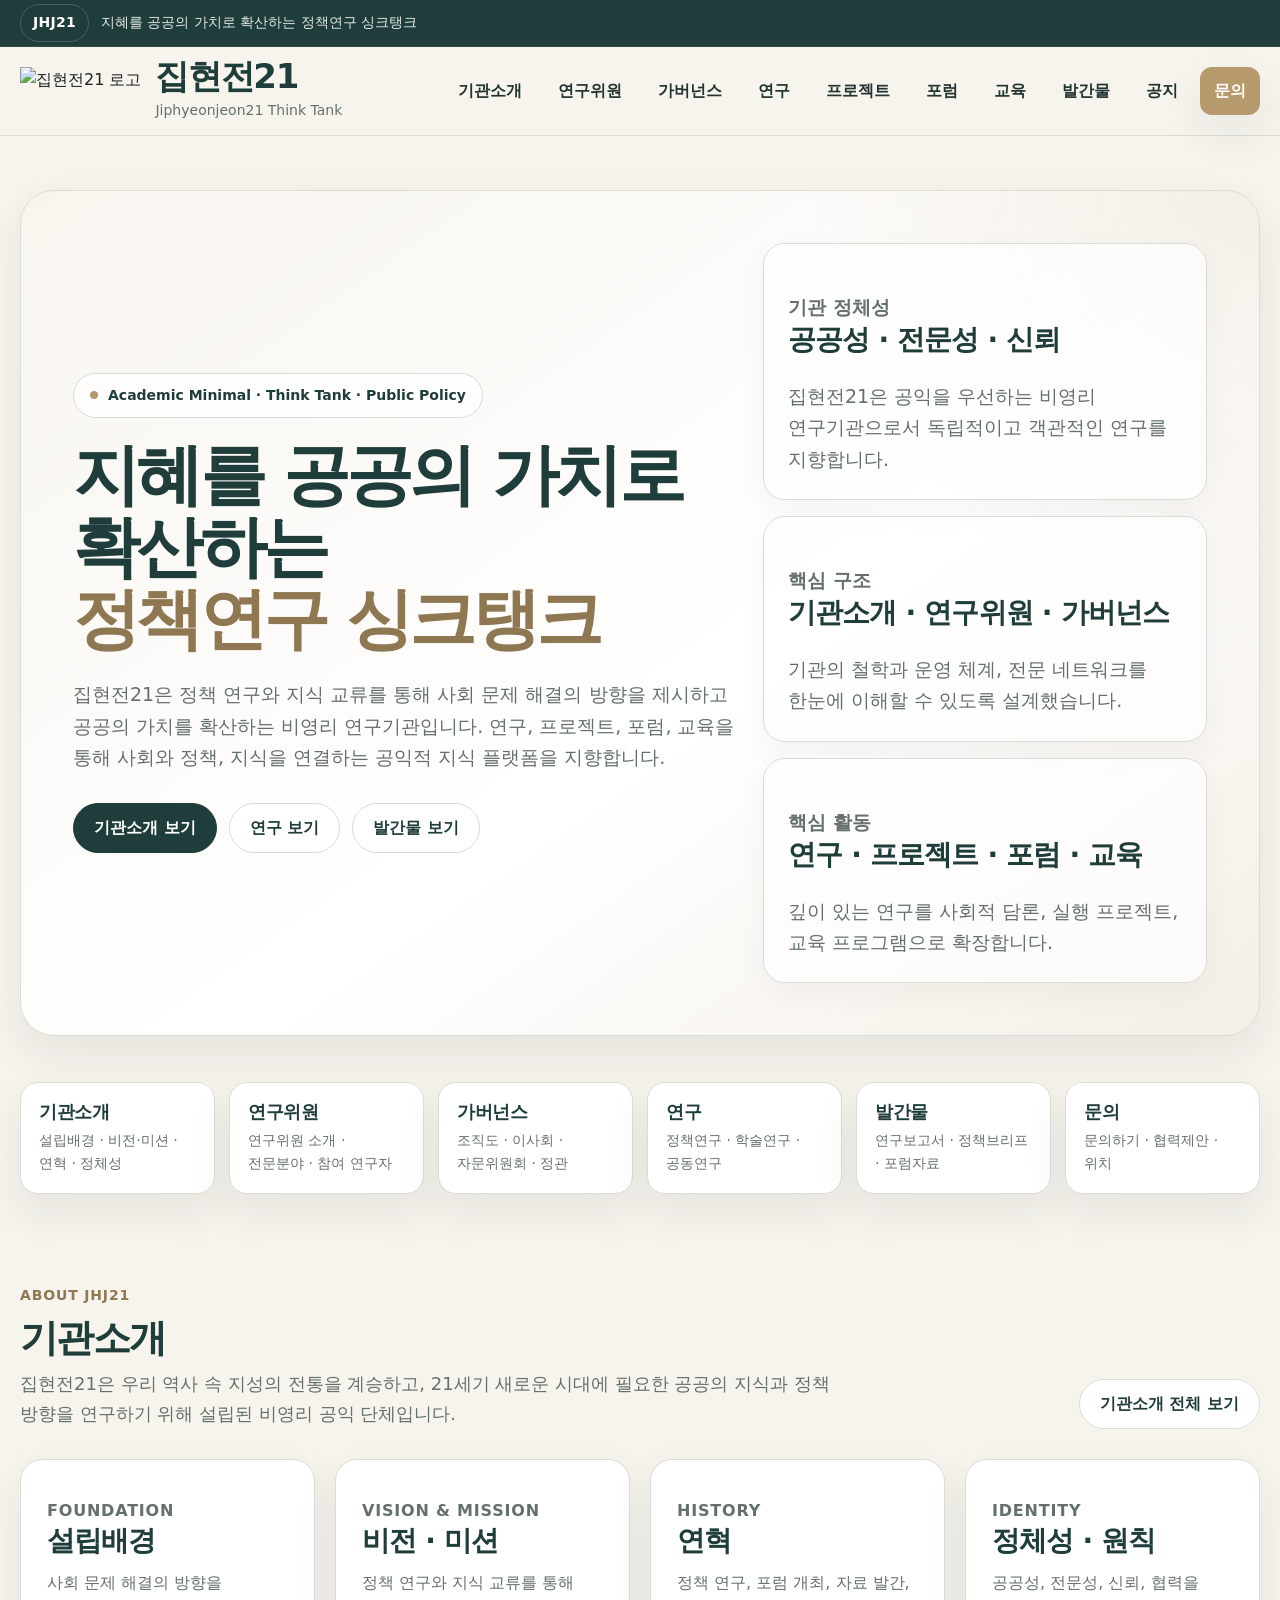
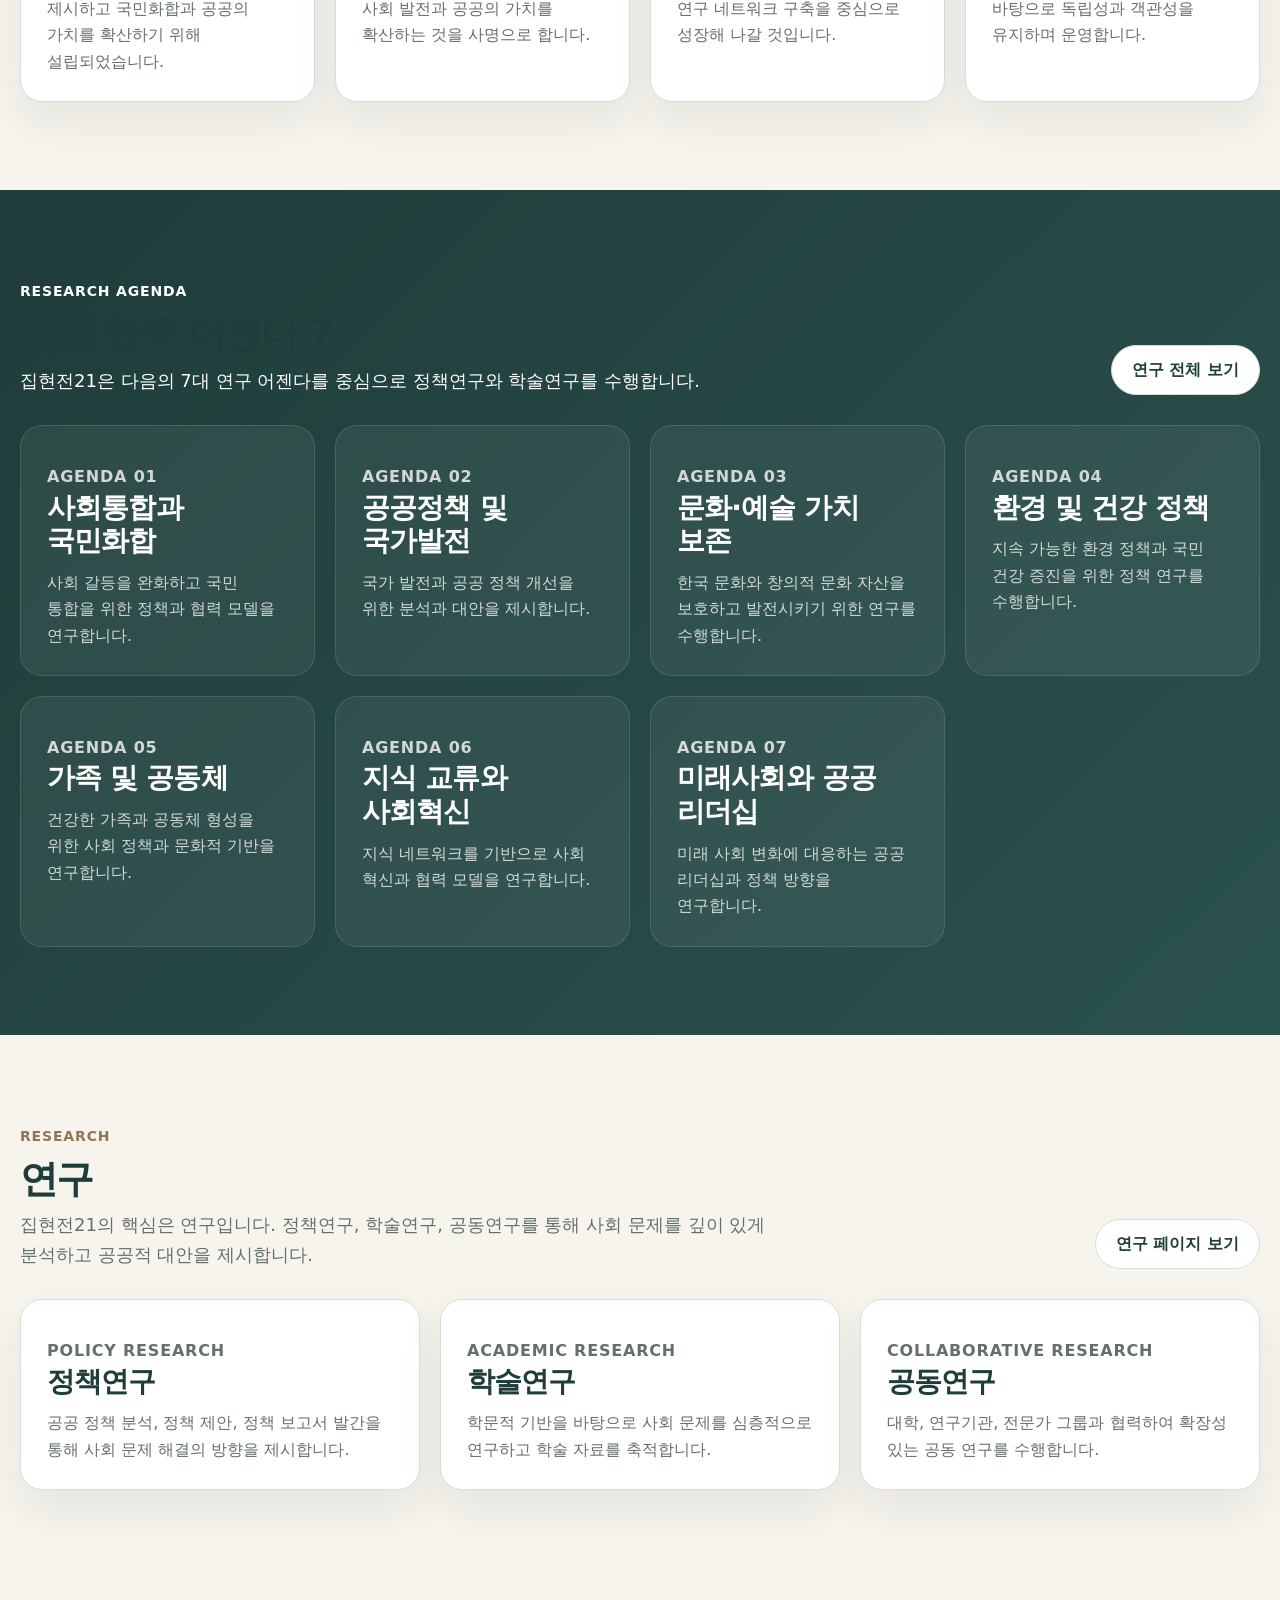
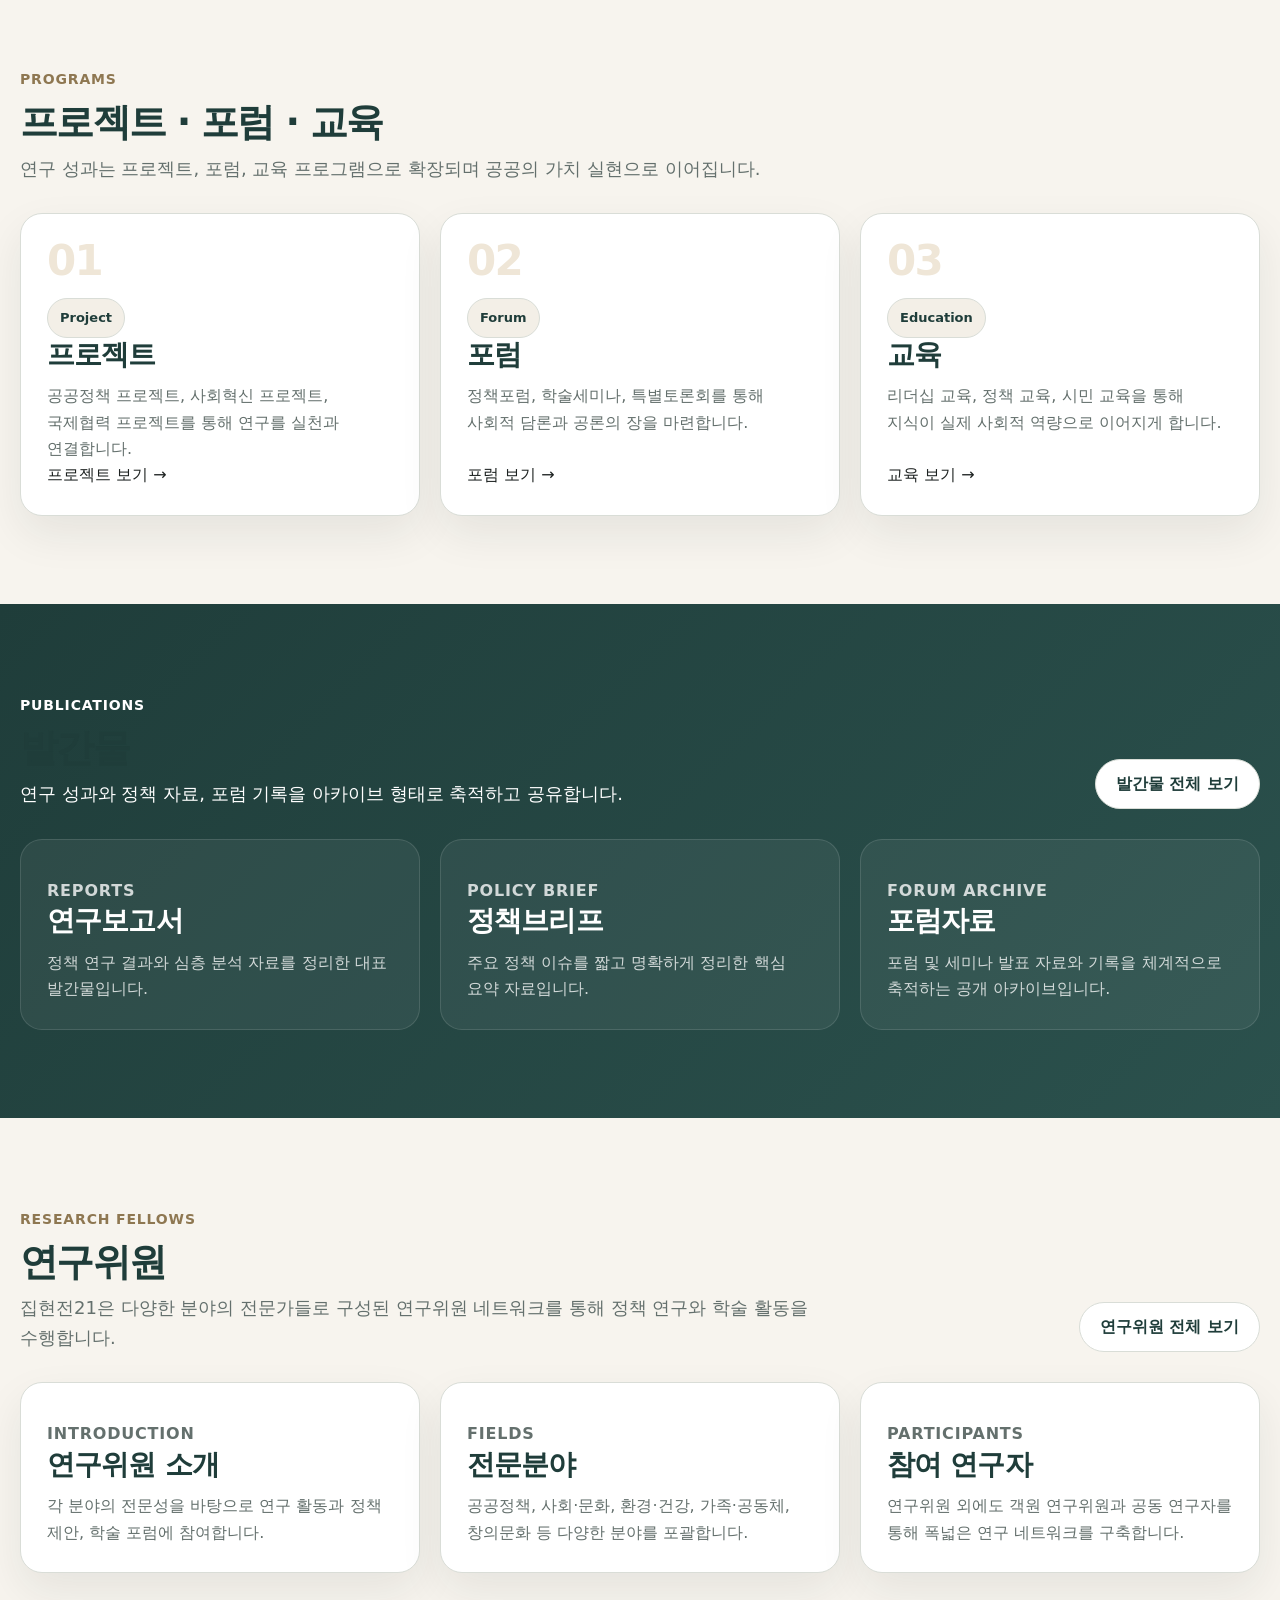
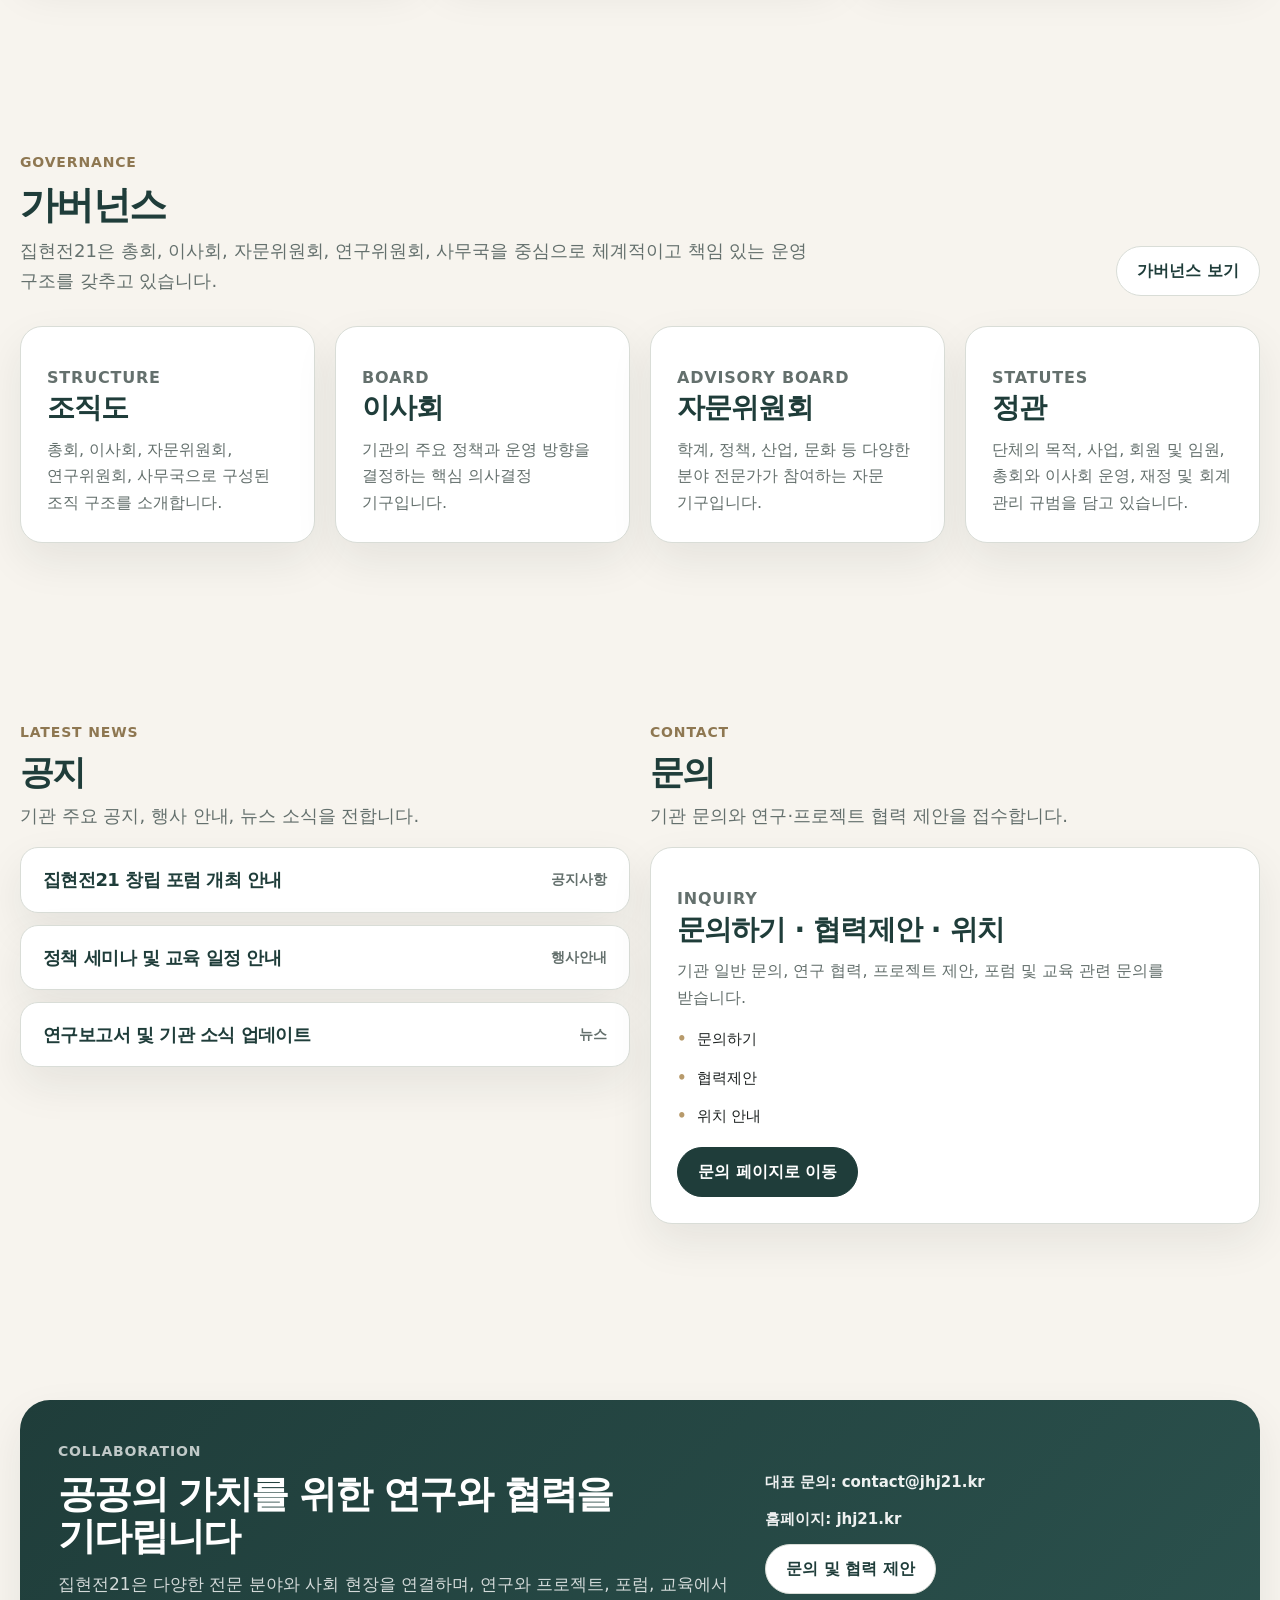
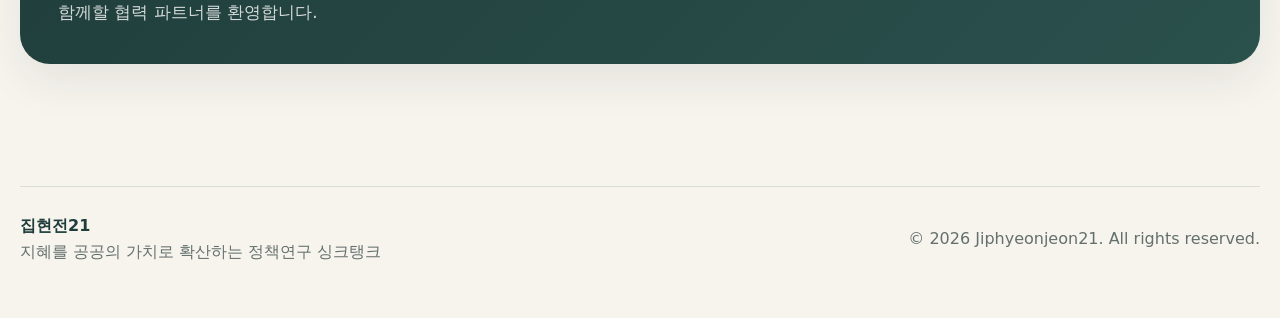
==== commit 04c78d49: "Update index.html" ====
--- a/index.html
+++ b/index.html
@@ -18,13 +18,13 @@
 
   <header class="site-header">
     <div class="container site-header__inner">
-      <a href="index.html" class="brand" aria-label="집현전21 홈으로 이동">
-        <div class="brand__mark">J21</div>
-        <div>
-          <h1 class="brand__title">집현전21</h1>
-          <p class="brand__subtitle">Jiphyeonjeon21 Think Tank</p>
-        </div>
-      </a>
+      <a href="index.html" class="brand">
+  <img src="./assets/logo-512.png" alt="집현전21 로고" style="height:48px;">
+  <div>
+    <h1 class="brand__title">집현전21</h1>
+    <p class="brand__subtitle">Jiphyeonjeon21 Think Tank</p>
+  </div>
+</a>
 
       <nav class="nav" aria-label="주요 메뉴">
         <a href="about.html">기관소개</a>
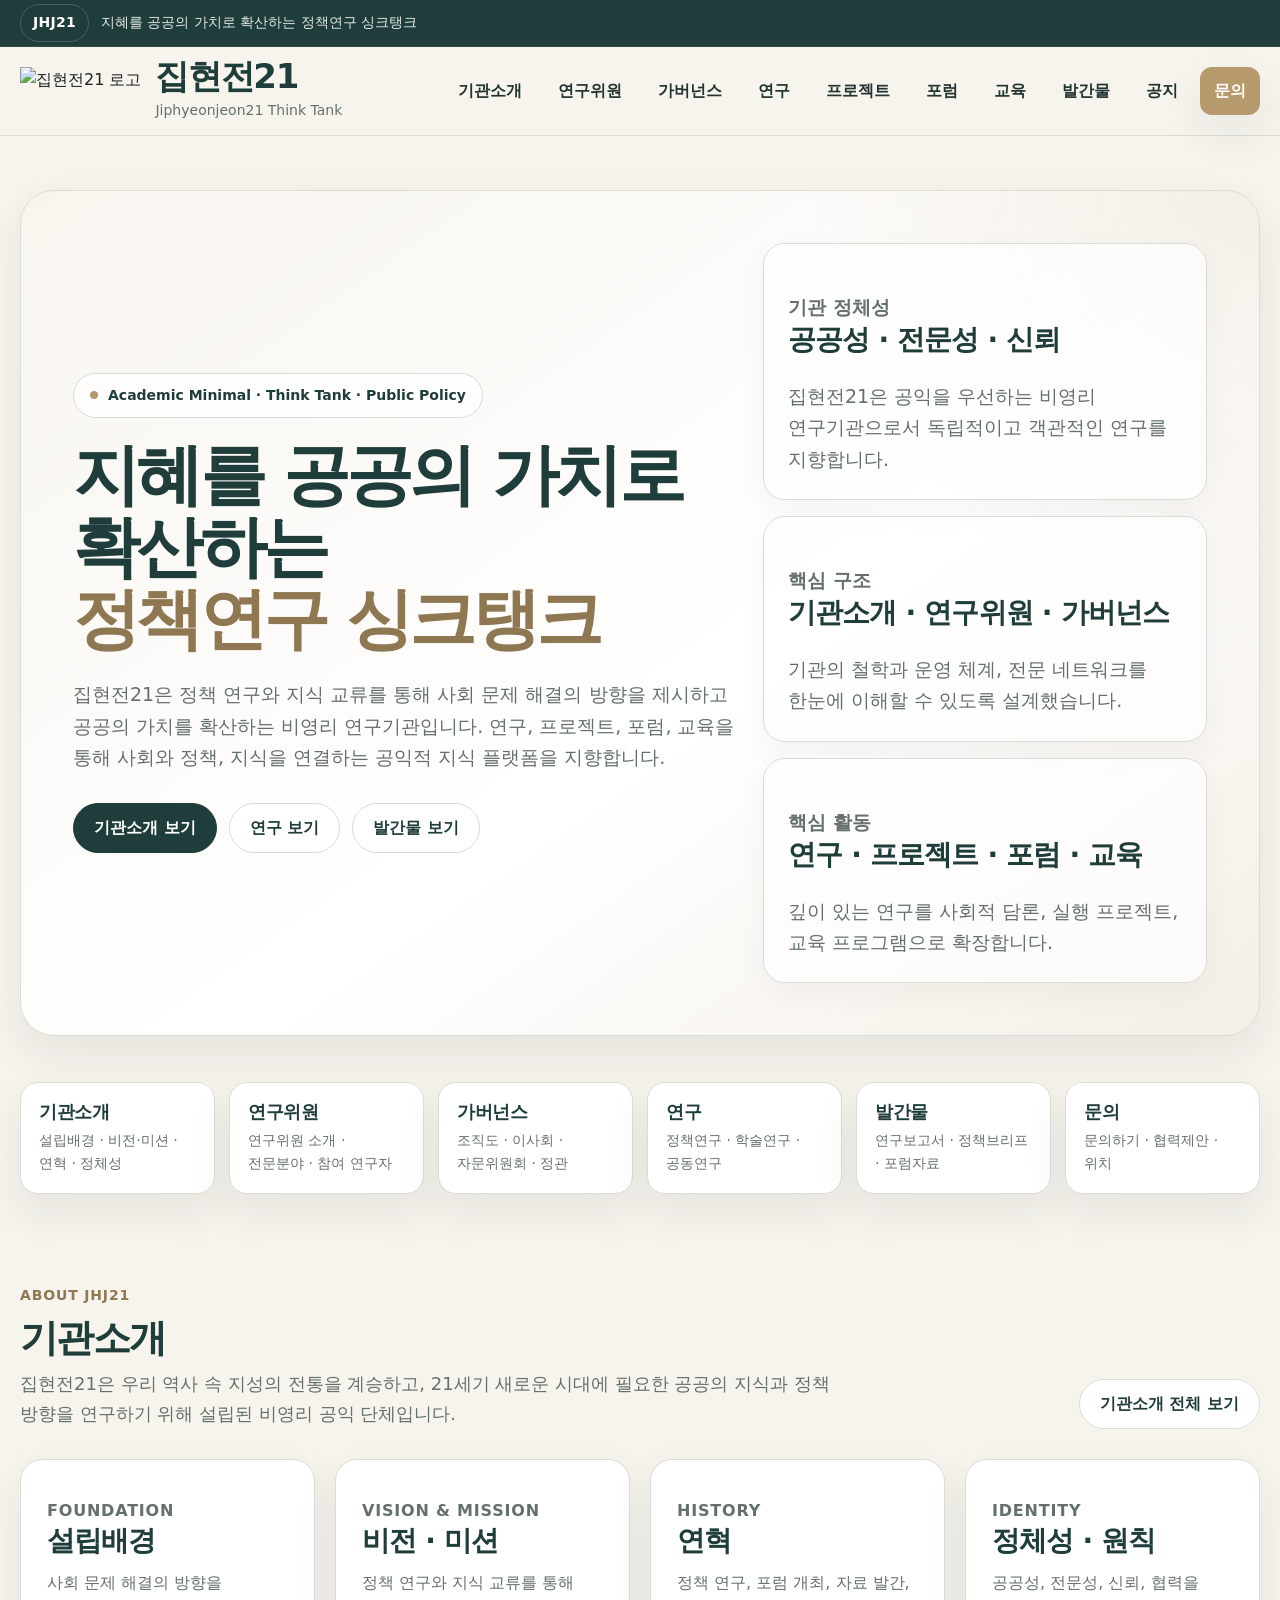
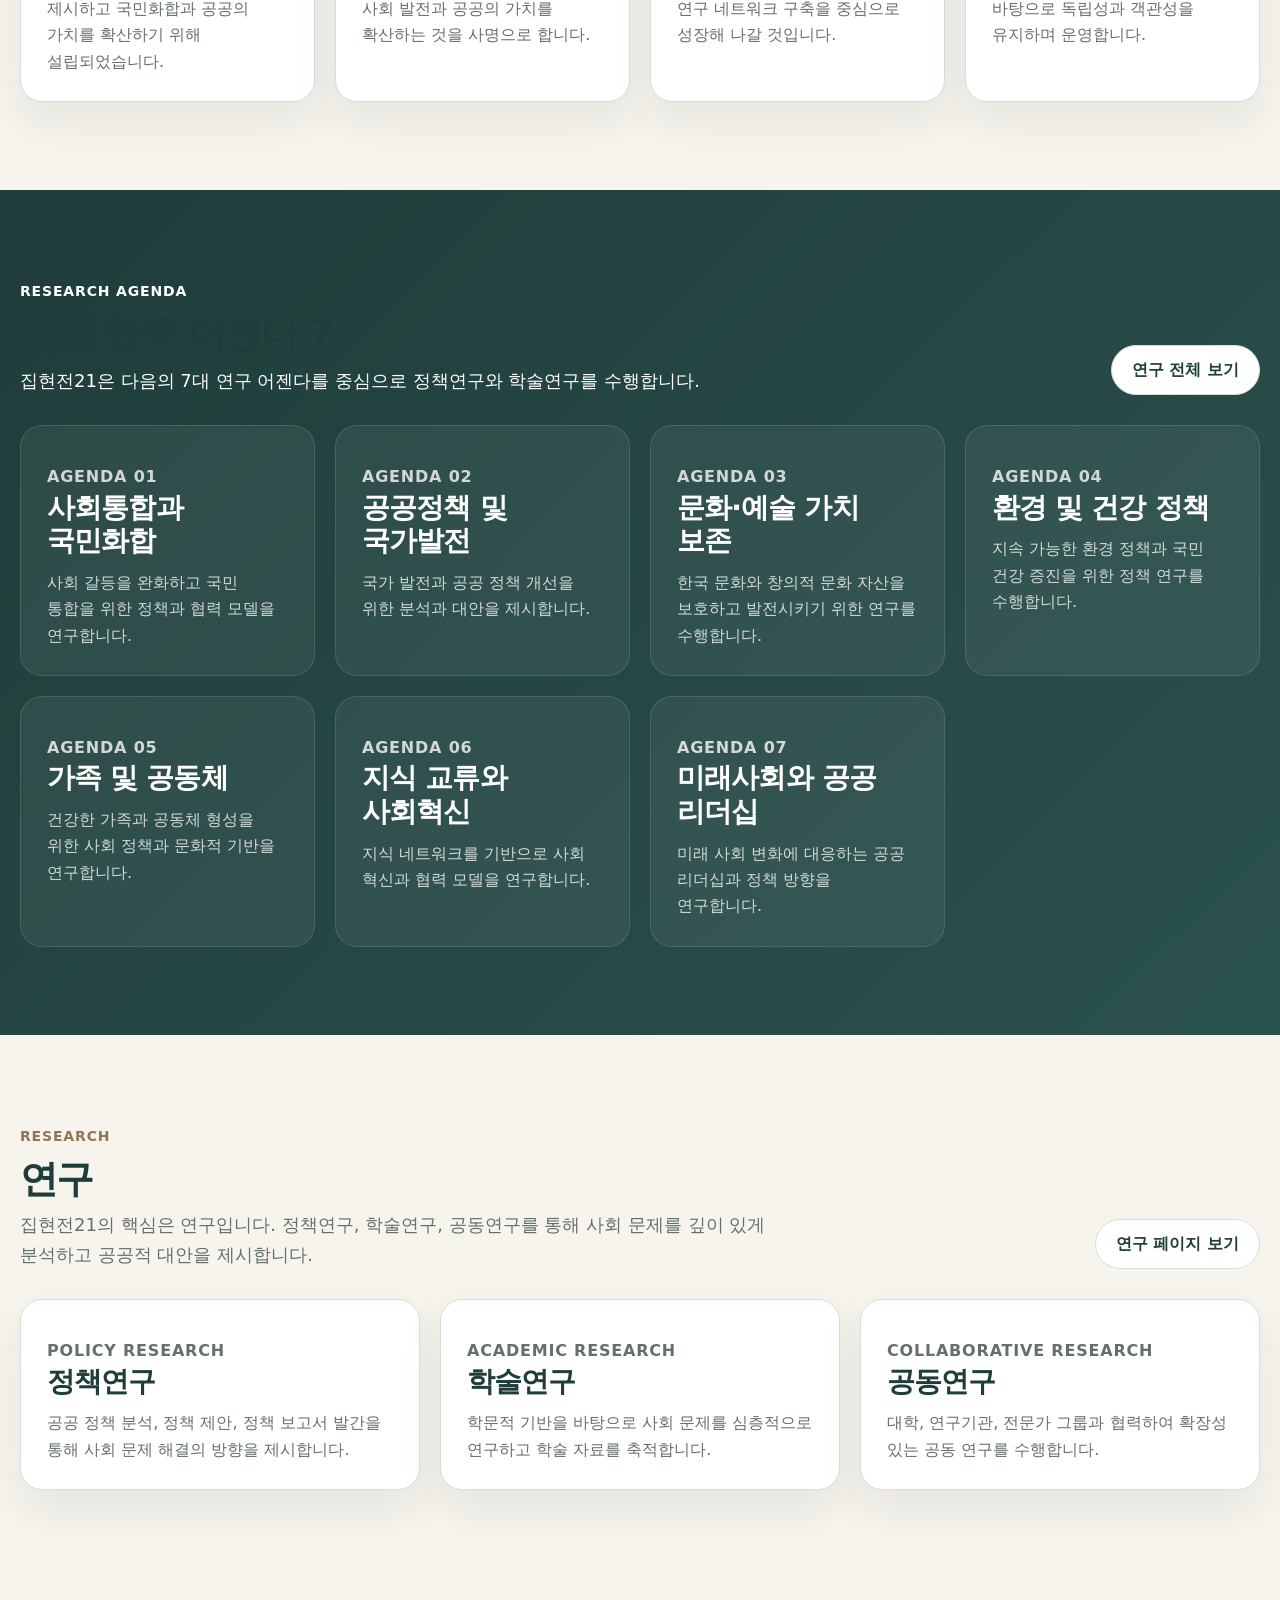
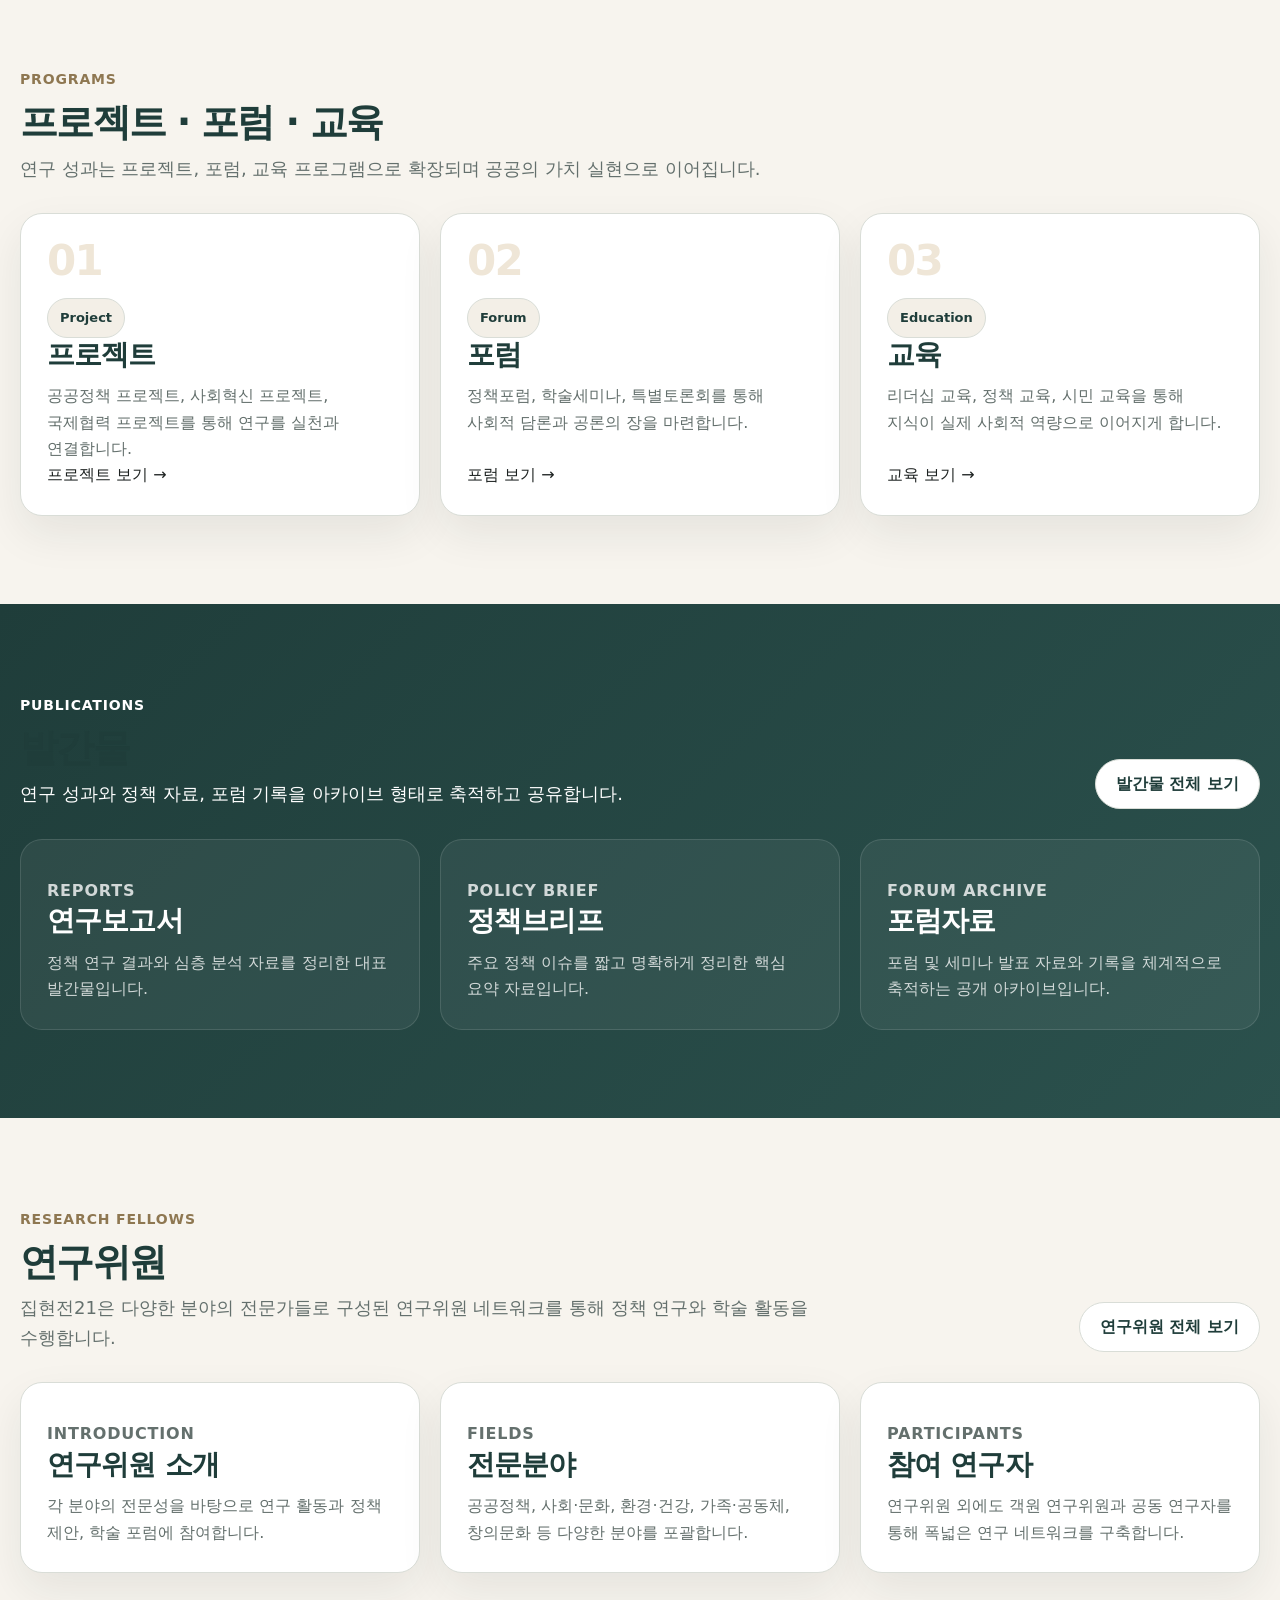
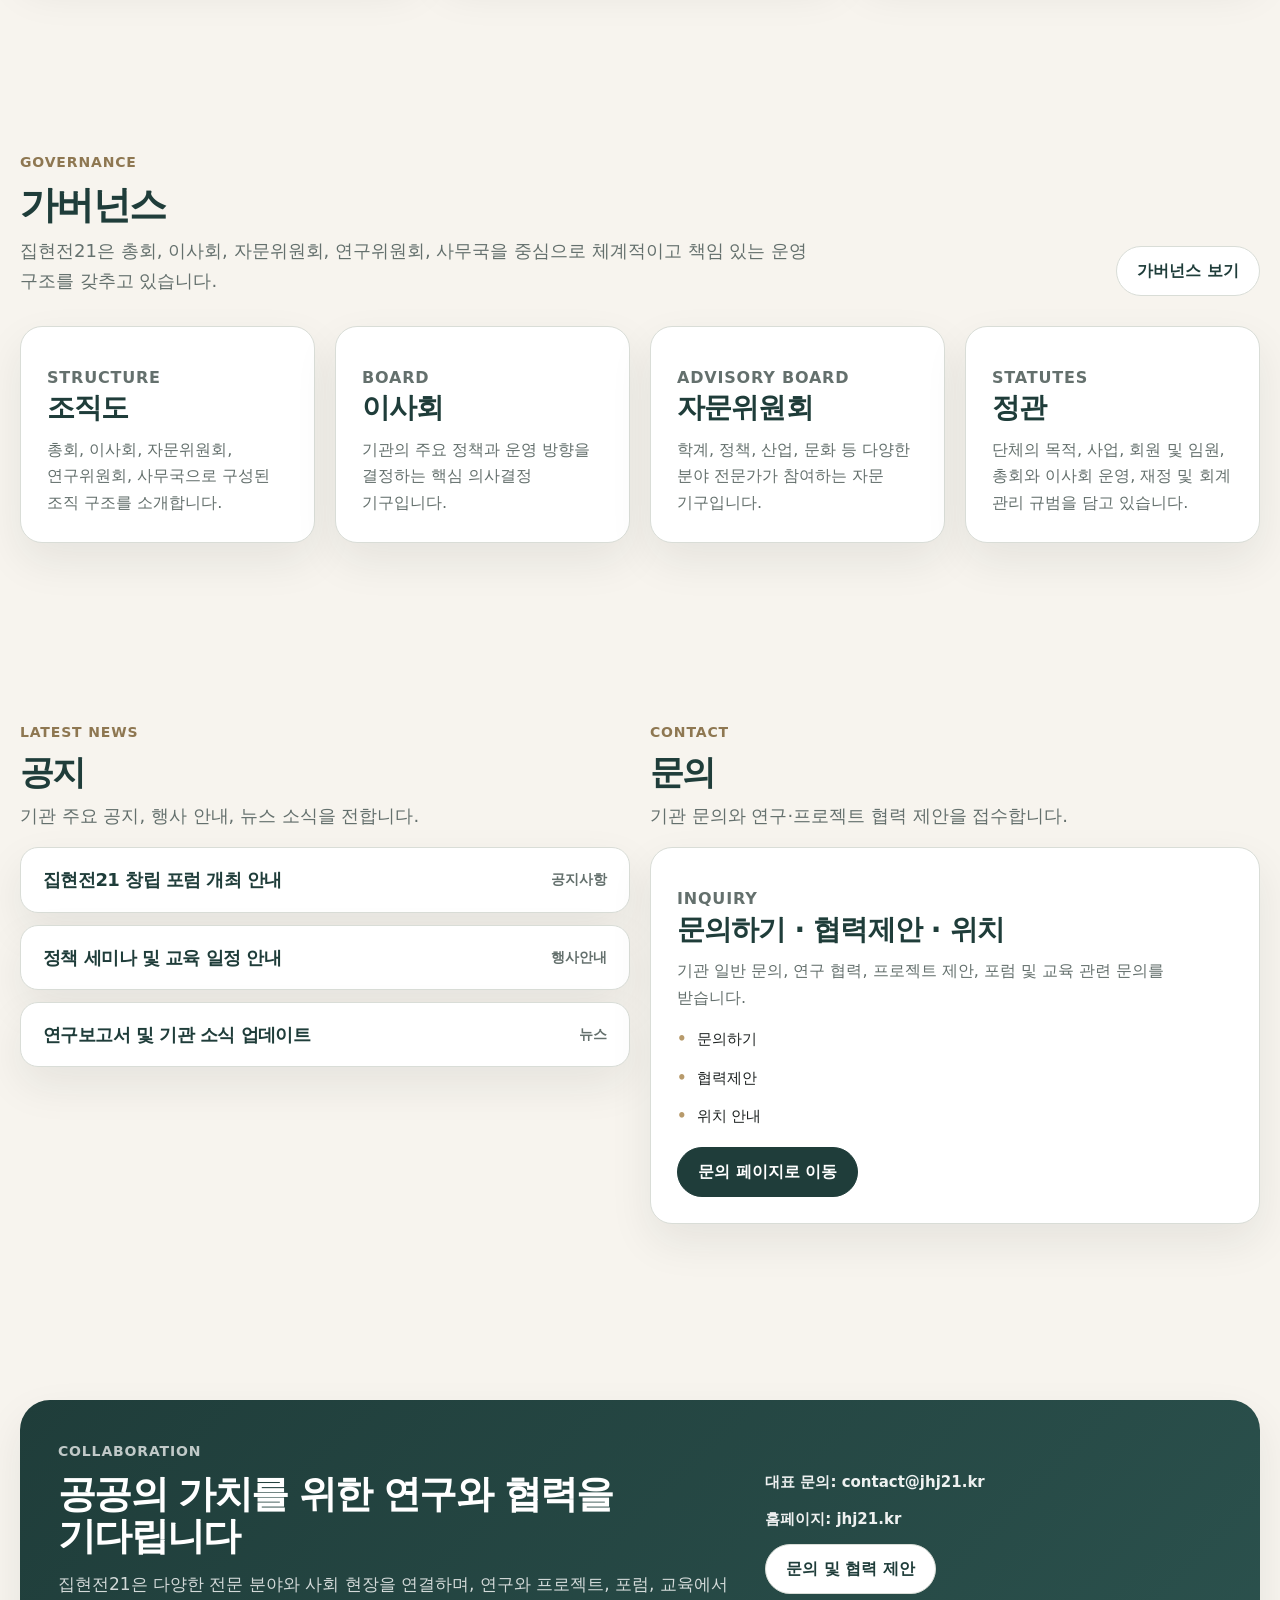
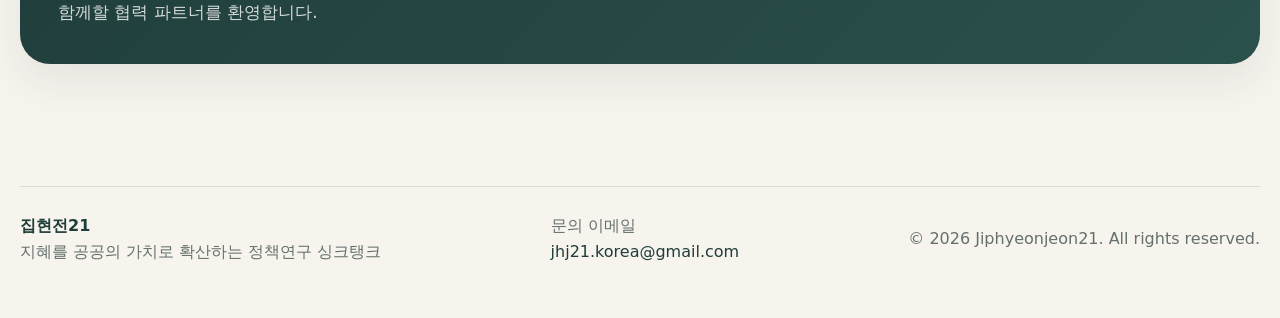
==== commit 1c7abdf9: "Update index.html" ====
--- a/index.html
+++ b/index.html
@@ -4,42 +4,16 @@
   <meta charset="utf-8" />
   <meta name="viewport" content="width=device-width, initial-scale=1" />
   <title>집현전21 | 지혜를 공공의 가치로 확산하는 정책연구 싱크탱크</title>
-  <meta name="description" content="집현전21은 정책 연구와 지식 교류를 통해 사회 문제 해결의 방향을 제시하고 공공의 가치를 확산하는 비영리 연구기관입니다." />
+  <meta
+    name="description"
+    content="집현전21은 정책 연구와 지식 교류를 통해 사회 문제 해결의 방향을 제시하고 공공의 가치를 확산하는 비영리 연구기관입니다."
+  />
   <meta name="theme-color" content="#1f3d3a" />
   <link rel="stylesheet" href="./assets/style.css" />
+  <script src="./assets/script.js" defer></script>
 </head>
 <body>
-  <div class="topbar">
-    <div class="container topbar__inner">
-      <span class="topbar__badge">JHJ21</span>
-      <span>지혜를 공공의 가치로 확산하는 정책연구 싱크탱크</span>
-    </div>
-  </div>
-
-  <header class="site-header">
-    <div class="container site-header__inner">
-      <a href="index.html" class="brand">
-  <img src="./assets/logo-512.png" alt="집현전21 로고" style="height:48px;">
-  <div>
-    <h1 class="brand__title">집현전21</h1>
-    <p class="brand__subtitle">Jiphyeonjeon21 Think Tank</p>
-  </div>
-</a>
-
-      <nav class="nav" aria-label="주요 메뉴">
-        <a href="about.html">기관소개</a>
-        <a href="fellows.html">연구위원</a>
-        <a href="statutes.html">가버넌스</a>
-        <a href="research.html">연구</a>
-        <a href="project.html">프로젝트</a>
-        <a href="forum.html">포럼</a>
-        <a href="education.html">교육</a>
-        <a href="publication.html">발간물</a>
-        <a href="notice.html">공지</a>
-        <a href="contact.html" class="nav__cta">문의</a>
-      </nav>
-    </div>
-  </header>
+  <div id="site-header-placeholder"></div>
 
   <main>
     <!-- HERO -->
@@ -150,7 +124,7 @@
           </article>
 
           <article class="card">
-            <p class="card__eyebrow">Vision & Mission</p>
+            <p class="card__eyebrow">Vision &amp; Mission</p>
             <h4>비전 · 미션</h4>
             <p>정책 연구와 지식 교류를 통해 사회 발전과 공공의 가치를 확산하는 것을 사명으로 합니다.</p>
           </article>
@@ -432,15 +406,15 @@
       <div class="container">
         <div class="grid-2">
           <div>
-            <div class="section__head" style="margin-bottom:16px;">
+            <div class="section__head" style="margin-bottom: 16px;">
               <div>
                 <span class="kicker">Latest News</span>
-                <h3 style="font-size:34px;">공지</h3>
+                <h3 style="font-size: 34px;">공지</h3>
                 <p class="section__desc">기관 주요 공지, 행사 안내, 뉴스 소식을 전합니다.</p>
               </div>
             </div>
 
-            <div style="display:grid; gap:12px;">
+            <div style="display: grid; gap: 12px;">
               <article class="notice-item">
                 <h4>집현전21 창립 포럼 개최 안내</h4>
                 <span class="meta">공지사항</span>
@@ -459,10 +433,10 @@
           </div>
 
           <div>
-            <div class="section__head" style="margin-bottom:16px;">
+            <div class="section__head" style="margin-bottom: 16px;">
               <div>
                 <span class="kicker">Contact</span>
-                <h3 style="font-size:34px;">문의</h3>
+                <h3 style="font-size: 34px;">문의</h3>
                 <p class="section__desc">기관 문의와 연구·프로젝트 협력 제안을 접수합니다.</p>
               </div>
             </div>
@@ -476,7 +450,7 @@
                 <div class="list-line">협력제안</div>
                 <div class="list-line">위치 안내</div>
               </div>
-              <div style="margin-top:18px;">
+              <div style="margin-top: 18px;">
                 <a class="btn btn--primary" href="contact.html">문의 페이지로 이동</a>
               </div>
             </div>
@@ -491,7 +465,7 @@
         <div class="contact-band">
           <div class="contact-band__grid">
             <div>
-              <span class="kicker" style="color: rgba(255,255,255,0.72);">Collaboration</span>
+              <span class="kicker" style="color: rgba(255, 255, 255, 0.72);">Collaboration</span>
               <h3>공공의 가치를 위한 연구와 협력을 기다립니다</h3>
               <p>
                 집현전21은 다양한 전문 분야와 사회 현장을 연결하며,
@@ -509,14 +483,6 @@
     </section>
   </main>
 
-  <footer class="site-footer">
-    <div class="container site-footer__inner">
-      <div>
-        <strong style="color: var(--primary);">집현전21</strong><br />
-        지혜를 공공의 가치로 확산하는 정책연구 싱크탱크
-      </div>
-      <div>© 2026 Jiphyeonjeon21. All rights reserved.</div>
-    </div>
-  </footer>
+  <div id="site-footer-placeholder"></div>
 </body>
 </html>
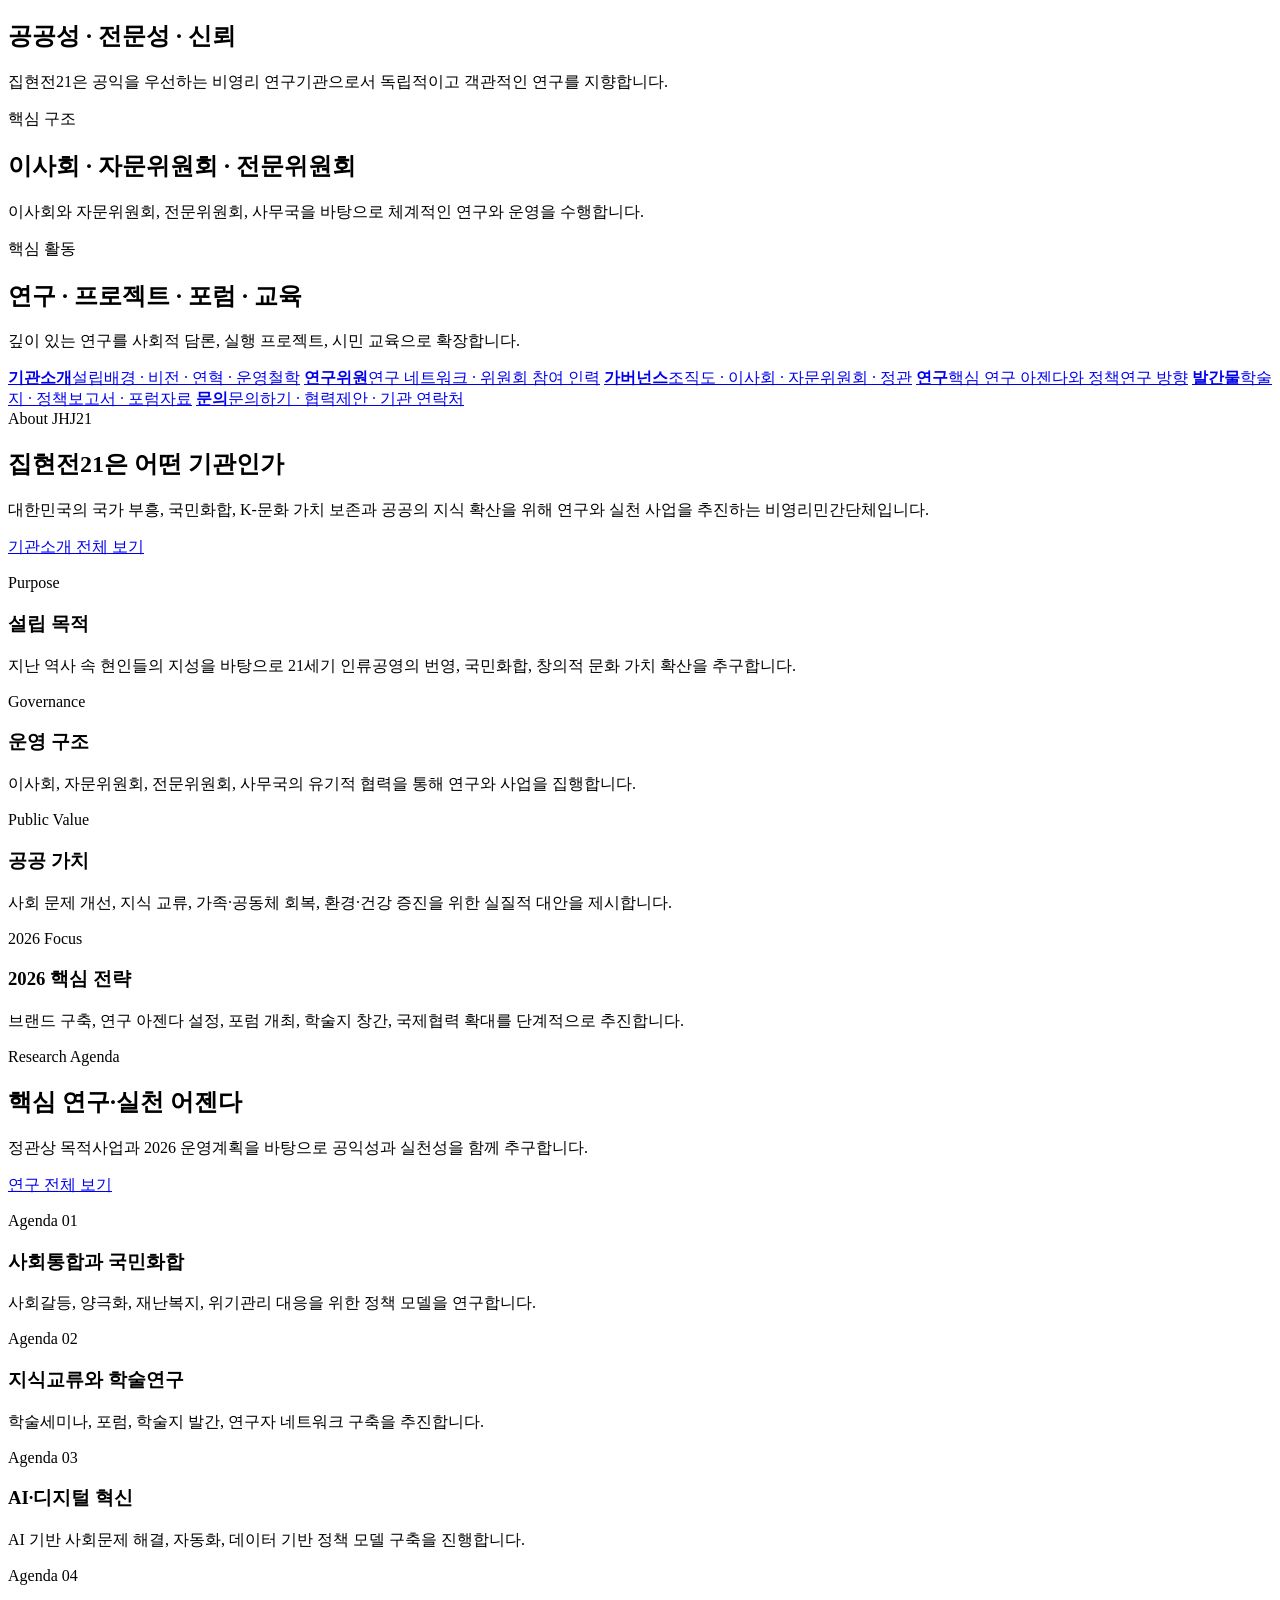
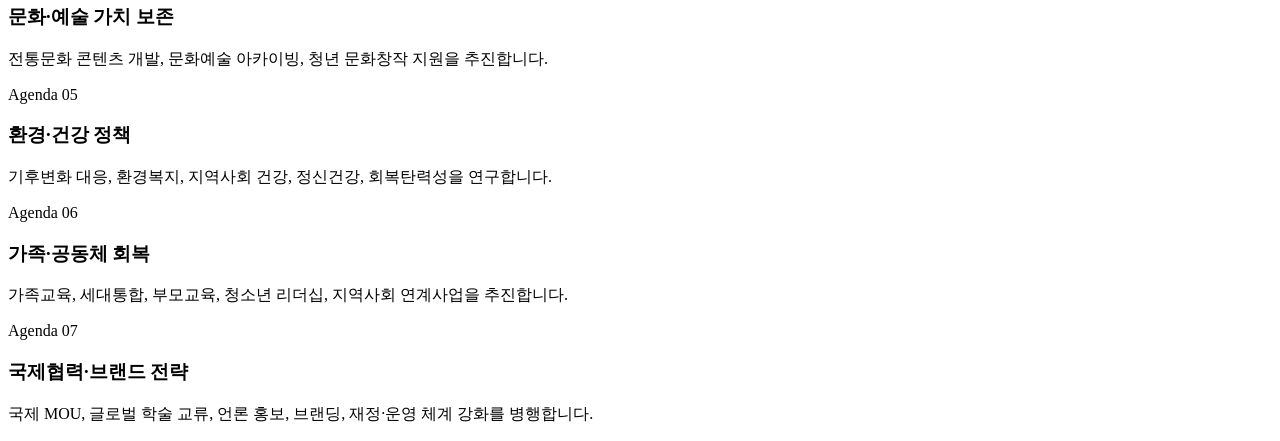
==== commit b2e562cf: "Update index.html" ====
--- a/index.html
+++ b/index.html
@@ -1,67 +1,18 @@
 <!doctype html>
-<html lang="ko">
-<head>
-  <meta charset="utf-8" />
-  <meta name="viewport" content="width=device-width, initial-scale=1" />
-  <title>집현전21 | 지혜를 공공의 가치로 확산하는 정책연구 싱크탱크</title>
-  <meta
-    name="description"
-    content="집현전21은 정책 연구와 지식 교류를 통해 사회 문제 해결의 방향을 제시하고 공공의 가치를 확산하는 비영리 연구기관입니다."
-  />
-  <meta name="theme-color" content="#1f3d3a" />
-  <link rel="stylesheet" href="./assets/style.css" />
-  <script src="./assets/script.js" defer></script>
-</head>
-<body>
-  <div id="site-header-placeholder"></div>
-
-  <main>
-    <!-- HERO -->
-    <section class="hero">
-      <div class="container">
-        <div class="hero__panel">
-          <div class="hero__grid">
-            <div>
-              <div class="eyebrow">Academic Minimal · Think Tank · Public Policy</div>
-              <h2>
-                지혜를 공공의 가치로 확산하는
-                <span>정책연구 싱크탱크</span>
-              </h2>
-              <p>
-                집현전21은 정책 연구와 지식 교류를 통해 사회 문제 해결의 방향을 제시하고
-                공공의 가치를 확산하는 비영리 연구기관입니다.
-                연구, 프로젝트, 포럼, 교육을 통해 사회와 정책, 지식을 연결하는 공익적 지식 플랫폼을 지향합니다.
-              </p>
-              <div class="hero__actions">
-                <a class="btn btn--primary" href="about.html">기관소개 보기</a>
-                <a class="btn" href="research.html">연구 보기</a>
-                <a class="btn" href="publication.html">발간물 보기</a>
-              </div>
-            </div>
-
-            <div class="hero__aside">
-              <article class="hero-card">
-                <p class="hero-card__label">기관 정체성</p>
-                <h3 class="hero-card__title">공공성 · 전문성 · 신뢰</h3>
-                <p class="hero-card__text">
-                  집현전21은 공익을 우선하는 비영리 연구기관으로서 독립적이고 객관적인 연구를 지향합니다.
-                </p>
+                <h2 class="hero-card__title">공공성 · 전문성 · 신뢰</h2>
+                <p class="hero-card__text">집현전21은 공익을 우선하는 비영리 연구기관으로서 독립적이고 객관적인 연구를 지향합니다.</p>
               </article>
 
               <article class="hero-card">
                 <p class="hero-card__label">핵심 구조</p>
-                <h3 class="hero-card__title">기관소개 · 연구위원 · 가버넌스</h3>
-                <p class="hero-card__text">
-                  기관의 철학과 운영 체계, 전문 네트워크를 한눈에 이해할 수 있도록 설계했습니다.
-                </p>
+                <h2 class="hero-card__title">이사회 · 자문위원회 · 전문위원회</h2>
+                <p class="hero-card__text">이사회와 자문위원회, 전문위원회, 사무국을 바탕으로 체계적인 연구와 운영을 수행합니다.</p>
               </article>
 
               <article class="hero-card">
                 <p class="hero-card__label">핵심 활동</p>
-                <h3 class="hero-card__title">연구 · 프로젝트 · 포럼 · 교육</h3>
-                <p class="hero-card__text">
-                  깊이 있는 연구를 사회적 담론, 실행 프로젝트, 교육 프로그램으로 확장합니다.
-                </p>
+                <h2 class="hero-card__title">연구 · 프로젝트 · 포럼 · 교육</h2>
+                <p class="hero-card__text">깊이 있는 연구를 사회적 담론, 실행 프로젝트, 시민 교육으로 확장합니다.</p>
               </article>
             </div>
           </div>
@@ -69,415 +20,74 @@
       </div>
     </section>
 
-    <!-- QUICK MAP -->
     <section class="quickmap">
       <div class="container">
         <div class="quickmap__grid">
-          <a class="quickmap__item" href="about.html">
-            <strong>기관소개</strong>
-            <span>설립배경 · 비전·미션 · 연혁 · 정체성</span>
-          </a>
-          <a class="quickmap__item" href="fellows.html">
-            <strong>연구위원</strong>
-            <span>연구위원 소개 · 전문분야 · 참여 연구자</span>
-          </a>
-          <a class="quickmap__item" href="statutes.html">
-            <strong>가버넌스</strong>
-            <span>조직도 · 이사회 · 자문위원회 · 정관</span>
-          </a>
-          <a class="quickmap__item" href="research.html">
-            <strong>연구</strong>
-            <span>정책연구 · 학술연구 · 공동연구</span>
-          </a>
-          <a class="quickmap__item" href="publication.html">
-            <strong>발간물</strong>
-            <span>연구보고서 · 정책브리프 · 포럼자료</span>
-          </a>
-          <a class="quickmap__item" href="contact.html">
-            <strong>문의</strong>
-            <span>문의하기 · 협력제안 · 위치</span>
-          </a>
+          <a class="quickmap__item" href="about.html"><strong>기관소개</strong><span>설립배경 · 비전 · 연혁 · 운영철학</span></a>
+          <a class="quickmap__item" href="fellows.html"><strong>연구위원</strong><span>연구 네트워크 · 위원회 참여 인력</span></a>
+          <a class="quickmap__item" href="statutes.html"><strong>가버넌스</strong><span>조직도 · 이사회 · 자문위원회 · 정관</span></a>
+          <a class="quickmap__item" href="research.html"><strong>연구</strong><span>핵심 연구 아젠다와 정책연구 방향</span></a>
+          <a class="quickmap__item" href="publication.html"><strong>발간물</strong><span>학술지 · 정책보고서 · 포럼자료</span></a>
+          <a class="quickmap__item" href="contact.html"><strong>문의</strong><span>문의하기 · 협력제안 · 기관 연락처</span></a>
         </div>
       </div>
     </section>
 
-    <!-- ABOUT -->
     <section class="section">
       <div class="container">
         <div class="section__head">
           <div>
             <span class="kicker">About JHJ21</span>
-            <h3>기관소개</h3>
-            <p class="section__desc">
-              집현전21은 우리 역사 속 지성의 전통을 계승하고,
-              21세기 새로운 시대에 필요한 공공의 지식과 정책 방향을 연구하기 위해 설립된 비영리 공익 단체입니다.
-            </p>
+            <h2>집현전21은 어떤 기관인가</h2>
+            <p class="section__desc">대한민국의 국가 부흥, 국민화합, K-문화 가치 보존과 공공의 지식 확산을 위해 연구와 실천 사업을 추진하는 비영리민간단체입니다.</p>
           </div>
           <a class="btn" href="about.html">기관소개 전체 보기</a>
         </div>
 
         <div class="grid-4">
           <article class="card">
-            <p class="card__eyebrow">Foundation</p>
-            <h4>설립배경</h4>
-            <p>사회 문제 해결의 방향을 제시하고 국민화합과 공공의 가치를 확산하기 위해 설립되었습니다.</p>
+            <p class="card__eyebrow">Purpose</p>
+            <h3>설립 목적</h3>
+            <p>지난 역사 속 현인들의 지성을 바탕으로 21세기 인류공영의 번영, 국민화합, 창의적 문화 가치 확산을 추구합니다.</p>
           </article>
-
           <article class="card">
-            <p class="card__eyebrow">Vision &amp; Mission</p>
-            <h4>비전 · 미션</h4>
-            <p>정책 연구와 지식 교류를 통해 사회 발전과 공공의 가치를 확산하는 것을 사명으로 합니다.</p>
+            <p class="card__eyebrow">Governance</p>
+            <h3>운영 구조</h3>
+            <p>이사회, 자문위원회, 전문위원회, 사무국의 유기적 협력을 통해 연구와 사업을 집행합니다.</p>
           </article>
-
           <article class="card">
-            <p class="card__eyebrow">History</p>
-            <h4>연혁</h4>
-            <p>정책 연구, 포럼 개최, 자료 발간, 연구 네트워크 구축을 중심으로 성장해 나갈 것입니다.</p>
+            <p class="card__eyebrow">Public Value</p>
+            <h3>공공 가치</h3>
+            <p>사회 문제 개선, 지식 교류, 가족·공동체 회복, 환경·건강 증진을 위한 실질적 대안을 제시합니다.</p>
           </article>
-
           <article class="card">
-            <p class="card__eyebrow">Identity</p>
-            <h4>정체성 · 원칙</h4>
-            <p>공공성, 전문성, 신뢰, 협력을 바탕으로 독립성과 객관성을 유지하며 운영합니다.</p>
+            <p class="card__eyebrow">2026 Focus</p>
+            <h3>2026 핵심 전략</h3>
+            <p>브랜드 구축, 연구 아젠다 설정, 포럼 개최, 학술지 창간, 국제협력 확대를 단계적으로 추진합니다.</p>
           </article>
         </div>
       </div>
     </section>
 
-    <!-- RESEARCH AGENDA -->
     <section class="section section--green">
       <div class="container">
         <div class="section__head">
           <div>
             <span class="kicker">Research Agenda</span>
-            <h3>핵심 연구 어젠다 7</h3>
-            <p class="section__desc">
-              집현전21은 다음의 7대 연구 어젠다를 중심으로 정책연구와 학술연구를 수행합니다.
-            </p>
+            <h2>핵심 연구·실천 어젠다</h2>
+            <p class="section__desc">정관상 목적사업과 2026 운영계획을 바탕으로 공익성과 실천성을 함께 추구합니다.</p>
           </div>
           <a class="btn" href="research.html">연구 전체 보기</a>
         </div>
 
         <div class="grid-4">
-          <article class="card">
-            <p class="card__eyebrow">Agenda 01</p>
-            <h4>사회통합과 국민화합</h4>
-            <p>사회 갈등을 완화하고 국민 통합을 위한 정책과 협력 모델을 연구합니다.</p>
-          </article>
-
-          <article class="card">
-            <p class="card__eyebrow">Agenda 02</p>
-            <h4>공공정책 및 국가발전</h4>
-            <p>국가 발전과 공공 정책 개선을 위한 분석과 대안을 제시합니다.</p>
-          </article>
-
-          <article class="card">
-            <p class="card__eyebrow">Agenda 03</p>
-            <h4>문화·예술 가치 보존</h4>
-            <p>한국 문화와 창의적 문화 자산을 보호하고 발전시키기 위한 연구를 수행합니다.</p>
-          </article>
-
-          <article class="card">
-            <p class="card__eyebrow">Agenda 04</p>
-            <h4>환경 및 건강 정책</h4>
-            <p>지속 가능한 환경 정책과 국민 건강 증진을 위한 정책 연구를 수행합니다.</p>
-          </article>
-
-          <article class="card">
-            <p class="card__eyebrow">Agenda 05</p>
-            <h4>가족 및 공동체</h4>
-            <p>건강한 가족과 공동체 형성을 위한 사회 정책과 문화적 기반을 연구합니다.</p>
-          </article>
-
-          <article class="card">
-            <p class="card__eyebrow">Agenda 06</p>
-            <h4>지식 교류와 사회혁신</h4>
-            <p>지식 네트워크를 기반으로 사회 혁신과 협력 모델을 연구합니다.</p>
-          </article>
-
-          <article class="card">
-            <p class="card__eyebrow">Agenda 07</p>
-            <h4>미래사회와 공공 리더십</h4>
-            <p>미래 사회 변화에 대응하는 공공 리더십과 정책 방향을 연구합니다.</p>
-          </article>
-        </div>
-      </div>
-    </section>
-
-    <!-- RESEARCH -->
-    <section class="section">
-      <div class="container">
-        <div class="section__head">
-          <div>
-            <span class="kicker">Research</span>
-            <h3>연구</h3>
-            <p class="section__desc">
-              집현전21의 핵심은 연구입니다. 정책연구, 학술연구, 공동연구를 통해 사회 문제를 깊이 있게 분석하고 공공적 대안을 제시합니다.
-            </p>
-          </div>
-          <a class="btn" href="research.html">연구 페이지 보기</a>
-        </div>
-
-        <div class="grid-3">
-          <article class="card">
-            <p class="card__eyebrow">Policy Research</p>
-            <h4>정책연구</h4>
-            <p>공공 정책 분석, 정책 제안, 정책 보고서 발간을 통해 사회 문제 해결의 방향을 제시합니다.</p>
-          </article>
-
-          <article class="card">
-            <p class="card__eyebrow">Academic Research</p>
-            <h4>학술연구</h4>
-            <p>학문적 기반을 바탕으로 사회 문제를 심층적으로 연구하고 학술 자료를 축적합니다.</p>
-          </article>
-
-          <article class="card">
-            <p class="card__eyebrow">Collaborative Research</p>
-            <h4>공동연구</h4>
-            <p>대학, 연구기관, 전문가 그룹과 협력하여 확장성 있는 공동 연구를 수행합니다.</p>
-          </article>
-        </div>
-      </div>
-    </section>
-
-    <!-- PROGRAMS -->
-    <section class="section">
-      <div class="container">
-        <div class="section__head">
-          <div>
-            <span class="kicker">Programs</span>
-            <h3>프로젝트 · 포럼 · 교육</h3>
-            <p class="section__desc">
-              연구 성과는 프로젝트, 포럼, 교육 프로그램으로 확장되며 공공의 가치 실현으로 이어집니다.
-            </p>
-          </div>
-        </div>
-
-        <div class="grid-3">
-          <article class="card program-card">
-            <div>
-              <div class="program-no">01</div>
-              <span class="pill">Project</span>
-              <h4>프로젝트</h4>
-              <p>공공정책 프로젝트, 사회혁신 프로젝트, 국제협력 프로젝트를 통해 연구를 실천과 연결합니다.</p>
-            </div>
-            <a href="project.html">프로젝트 보기 →</a>
-          </article>
-
-          <article class="card program-card">
-            <div>
-              <div class="program-no">02</div>
-              <span class="pill">Forum</span>
-              <h4>포럼</h4>
-              <p>정책포럼, 학술세미나, 특별토론회를 통해 사회적 담론과 공론의 장을 마련합니다.</p>
-            </div>
-            <a href="forum.html">포럼 보기 →</a>
-          </article>
-
-          <article class="card program-card">
-            <div>
-              <div class="program-no">03</div>
-              <span class="pill">Education</span>
-              <h4>교육</h4>
-              <p>리더십 교육, 정책 교육, 시민 교육을 통해 지식이 실제 사회적 역량으로 이어지게 합니다.</p>
-            </div>
-            <a href="education.html">교육 보기 →</a>
-          </article>
-        </div>
-      </div>
-    </section>
-
-    <!-- PUBLICATIONS -->
-    <section class="section section--green">
-      <div class="container">
-        <div class="section__head">
-          <div>
-            <span class="kicker">Publications</span>
-            <h3>발간물</h3>
-            <p class="section__desc">
-              연구 성과와 정책 자료, 포럼 기록을 아카이브 형태로 축적하고 공유합니다.
-            </p>
-          </div>
-          <a class="btn" href="publication.html">발간물 전체 보기</a>
-        </div>
-
-        <div class="grid-3">
-          <article class="card">
-            <p class="card__eyebrow">Reports</p>
-            <h4>연구보고서</h4>
-            <p>정책 연구 결과와 심층 분석 자료를 정리한 대표 발간물입니다.</p>
-          </article>
-
-          <article class="card">
-            <p class="card__eyebrow">Policy Brief</p>
-            <h4>정책브리프</h4>
-            <p>주요 정책 이슈를 짧고 명확하게 정리한 핵심 요약 자료입니다.</p>
-          </article>
-
-          <article class="card">
-            <p class="card__eyebrow">Forum Archive</p>
-            <h4>포럼자료</h4>
-            <p>포럼 및 세미나 발표 자료와 기록을 체계적으로 축적하는 공개 아카이브입니다.</p>
-          </article>
-        </div>
-      </div>
-    </section>
-
-    <!-- FELLOWS -->
-    <section class="section">
-      <div class="container">
-        <div class="section__head">
-          <div>
-            <span class="kicker">Research Fellows</span>
-            <h3>연구위원</h3>
-            <p class="section__desc">
-              집현전21은 다양한 분야의 전문가들로 구성된 연구위원 네트워크를 통해 정책 연구와 학술 활동을 수행합니다.
-            </p>
-          </div>
-          <a class="btn" href="fellows.html">연구위원 전체 보기</a>
-        </div>
-
-        <div class="grid-3">
-          <article class="card">
-            <p class="card__eyebrow">Introduction</p>
-            <h4>연구위원 소개</h4>
-            <p>각 분야의 전문성을 바탕으로 연구 활동과 정책 제안, 학술 포럼에 참여합니다.</p>
-          </article>
-
-          <article class="card">
-            <p class="card__eyebrow">Fields</p>
-            <h4>전문분야</h4>
-            <p>공공정책, 사회·문화, 환경·건강, 가족·공동체, 창의문화 등 다양한 분야를 포괄합니다.</p>
-          </article>
-
-          <article class="card">
-            <p class="card__eyebrow">Participants</p>
-            <h4>참여 연구자</h4>
-            <p>연구위원 외에도 객원 연구위원과 공동 연구자를 통해 폭넓은 연구 네트워크를 구축합니다.</p>
-          </article>
-        </div>
-      </div>
-    </section>
-
-    <!-- GOVERNANCE -->
-    <section class="section">
-      <div class="container">
-        <div class="section__head">
-          <div>
-            <span class="kicker">Governance</span>
-            <h3>가버넌스</h3>
-            <p class="section__desc">
-              집현전21은 총회, 이사회, 자문위원회, 연구위원회, 사무국을 중심으로 체계적이고 책임 있는 운영 구조를 갖추고 있습니다.
-            </p>
-          </div>
-          <a class="btn" href="statutes.html">가버넌스 보기</a>
-        </div>
-
-        <div class="grid-4">
-          <article class="card">
-            <p class="card__eyebrow">Structure</p>
-            <h4>조직도</h4>
-            <p>총회, 이사회, 자문위원회, 연구위원회, 사무국으로 구성된 조직 구조를 소개합니다.</p>
-          </article>
-
-          <article class="card">
-            <p class="card__eyebrow">Board</p>
-            <h4>이사회</h4>
-            <p>기관의 주요 정책과 운영 방향을 결정하는 핵심 의사결정 기구입니다.</p>
-          </article>
-
-          <article class="card">
-            <p class="card__eyebrow">Advisory Board</p>
-            <h4>자문위원회</h4>
-            <p>학계, 정책, 산업, 문화 등 다양한 분야 전문가가 참여하는 자문 기구입니다.</p>
-          </article>
-
-          <article class="card">
-            <p class="card__eyebrow">Statutes</p>
-            <h4>정관</h4>
-            <p>단체의 목적, 사업, 회원 및 임원, 총회와 이사회 운영, 재정 및 회계 관리 규범을 담고 있습니다.</p>
-          </article>
-        </div>
-      </div>
-    </section>
-
-    <!-- NOTICE + CONTACT -->
-    <section class="section">
-      <div class="container">
-        <div class="grid-2">
-          <div>
-            <div class="section__head" style="margin-bottom: 16px;">
-              <div>
-                <span class="kicker">Latest News</span>
-                <h3 style="font-size: 34px;">공지</h3>
-                <p class="section__desc">기관 주요 공지, 행사 안내, 뉴스 소식을 전합니다.</p>
-              </div>
-            </div>
-
-            <div style="display: grid; gap: 12px;">
-              <article class="notice-item">
-                <h4>집현전21 창립 포럼 개최 안내</h4>
-                <span class="meta">공지사항</span>
-              </article>
-
-              <article class="notice-item">
-                <h4>정책 세미나 및 교육 일정 안내</h4>
-                <span class="meta">행사안내</span>
-              </article>
-
-              <article class="notice-item">
-                <h4>연구보고서 및 기관 소식 업데이트</h4>
-                <span class="meta">뉴스</span>
-              </article>
-            </div>
-          </div>
-
-          <div>
-            <div class="section__head" style="margin-bottom: 16px;">
-              <div>
-                <span class="kicker">Contact</span>
-                <h3 style="font-size: 34px;">문의</h3>
-                <p class="section__desc">기관 문의와 연구·프로젝트 협력 제안을 접수합니다.</p>
-              </div>
-            </div>
-
-            <div class="card">
-              <p class="card__eyebrow">Inquiry</p>
-              <h4>문의하기 · 협력제안 · 위치</h4>
-              <p>기관 일반 문의, 연구 협력, 프로젝트 제안, 포럼 및 교육 관련 문의를 받습니다.</p>
-              <div class="list-block">
-                <div class="list-line">문의하기</div>
-                <div class="list-line">협력제안</div>
-                <div class="list-line">위치 안내</div>
-              </div>
-              <div style="margin-top: 18px;">
-                <a class="btn btn--primary" href="contact.html">문의 페이지로 이동</a>
-              </div>
-            </div>
-          </div>
-        </div>
-      </div>
-    </section>
-
-    <!-- COLLABORATION -->
-    <section class="section">
-      <div class="container">
-        <div class="contact-band">
-          <div class="contact-band__grid">
-            <div>
-              <span class="kicker" style="color: rgba(255, 255, 255, 0.72);">Collaboration</span>
-              <h3>공공의 가치를 위한 연구와 협력을 기다립니다</h3>
-              <p>
-                집현전21은 다양한 전문 분야와 사회 현장을 연결하며,
-                연구와 프로젝트, 포럼, 교육에서 함께할 협력 파트너를 환영합니다.
-              </p>
-            </div>
-            <div class="contact-meta">
-              <strong>대표 문의: contact@jhj21.kr</strong>
-              <strong>홈페이지: jhj21.kr</strong>
-              <a class="btn" href="contact.html">문의 및 협력 제안</a>
-            </div>
-          </div>
+          <article class="card"><p class="card__eyebrow">Agenda 01</p><h3>사회통합과 국민화합</h3><p>사회갈등, 양극화, 재난복지, 위기관리 대응을 위한 정책 모델을 연구합니다.</p></article>
+          <article class="card"><p class="card__eyebrow">Agenda 02</p><h3>지식교류와 학술연구</h3><p>학술세미나, 포럼, 학술지 발간, 연구자 네트워크 구축을 추진합니다.</p></article>
+          <article class="card"><p class="card__eyebrow">Agenda 03</p><h3>AI·디지털 혁신</h3><p>AI 기반 사회문제 해결, 자동화, 데이터 기반 정책 모델 구축을 진행합니다.</p></article>
+          <article class="card"><p class="card__eyebrow">Agenda 04</p><h3>문화·예술 가치 보존</h3><p>전통문화 콘텐츠 개발, 문화예술 아카이빙, 청년 문화창작 지원을 추진합니다.</p></article>
+          <article class="card"><p class="card__eyebrow">Agenda 05</p><h3>환경·건강 정책</h3><p>기후변화 대응, 환경복지, 지역사회 건강, 정신건강, 회복탄력성을 연구합니다.</p></article>
+          <article class="card"><p class="card__eyebrow">Agenda 06</p><h3>가족·공동체 회복</h3><p>가족교육, 세대통합, 부모교육, 청소년 리더십, 지역사회 연계사업을 추진합니다.</p></article>
+          <article class="card"><p class="card__eyebrow">Agenda 07</p><h3>국제협력·브랜드 전략</h3><p>국제 MOU, 글로벌 학술 교류, 언론 홍보, 브랜딩, 재정·운영 체계 강화를 병행합니다.</p></article>
         </div>
       </div>
     </section>
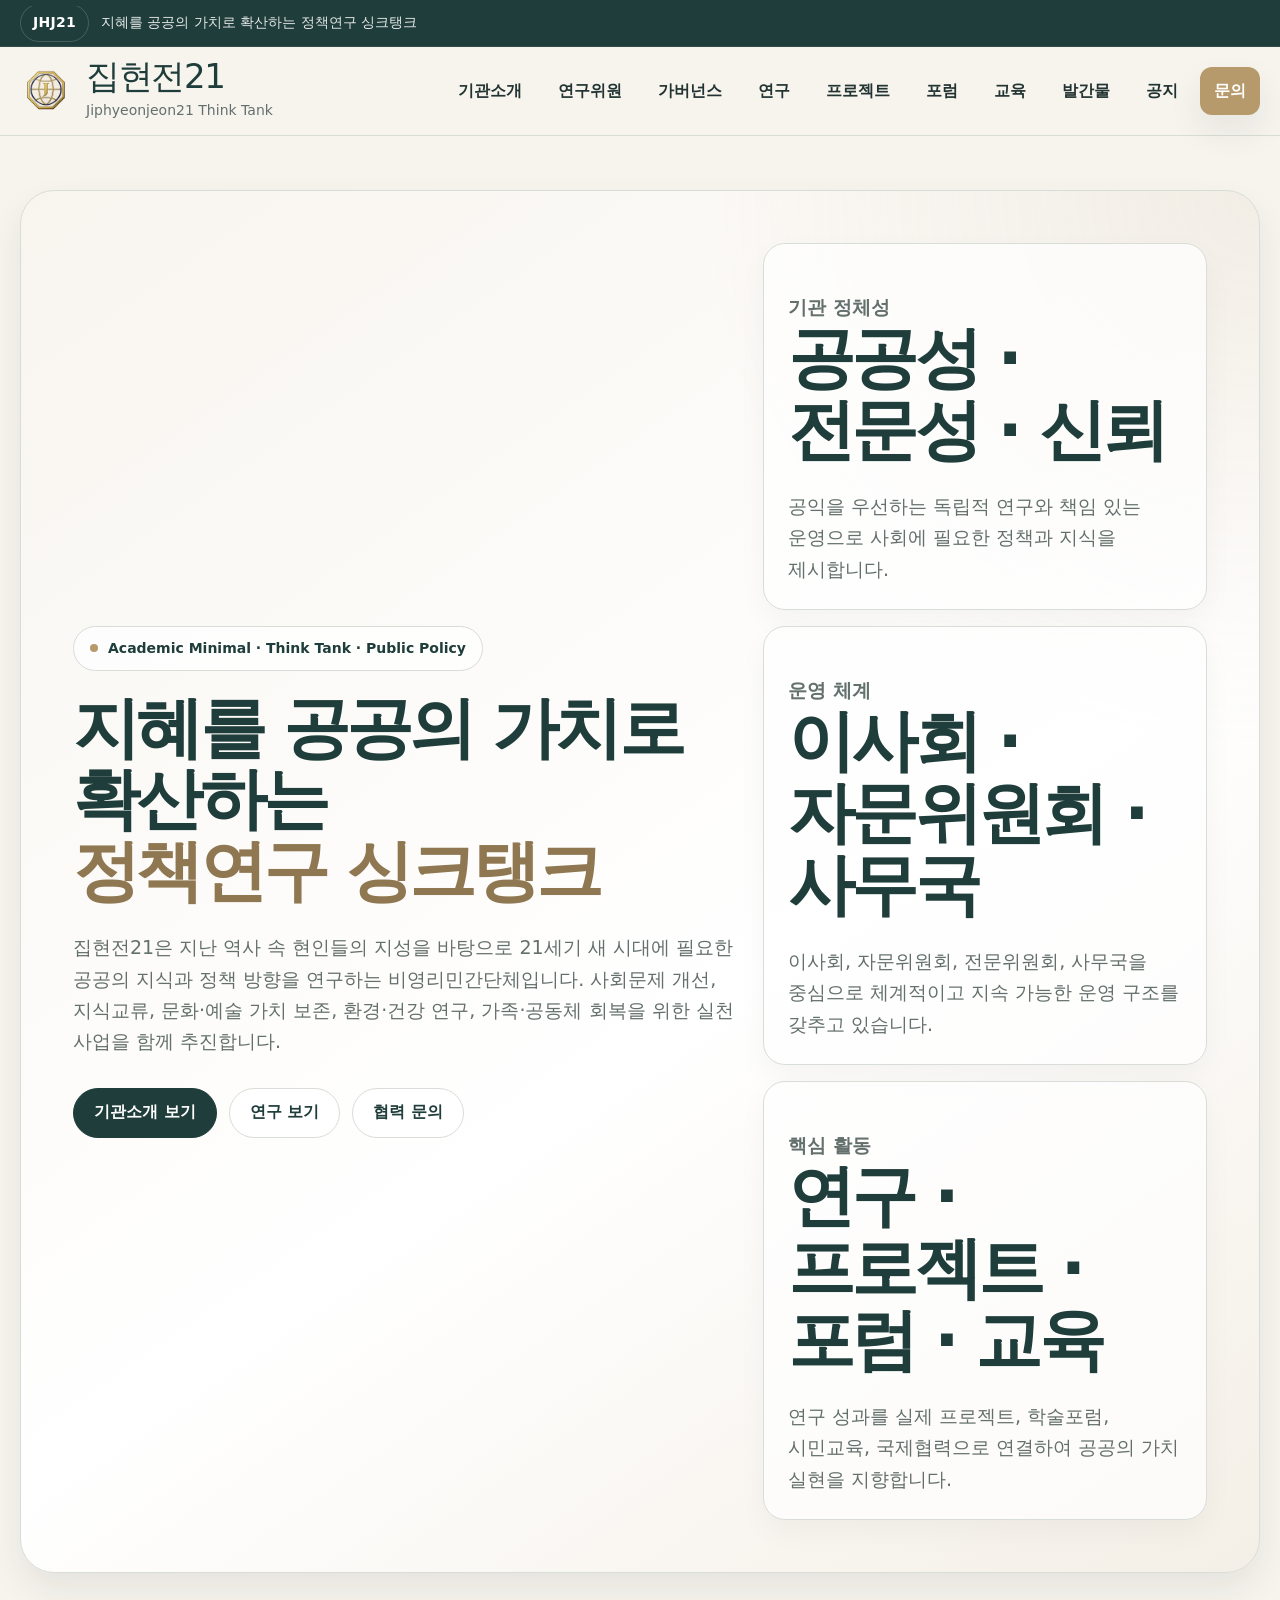
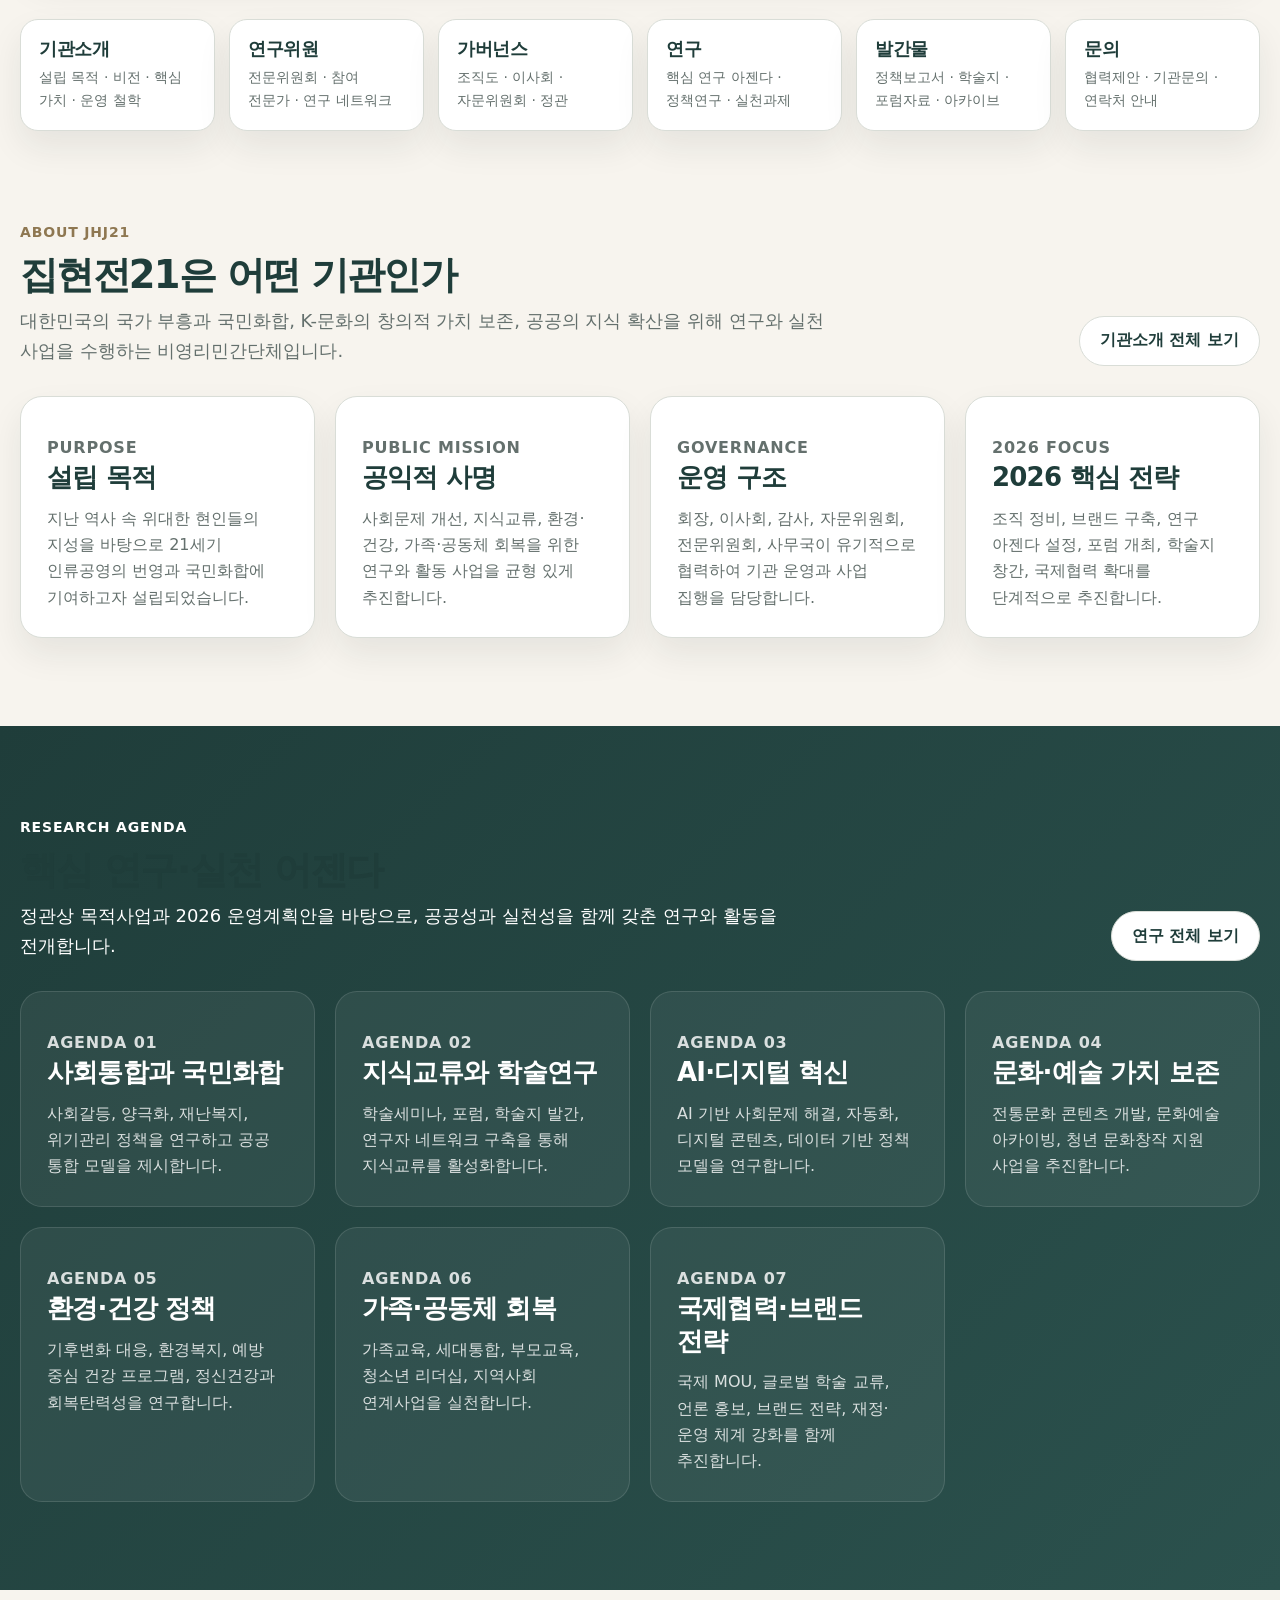
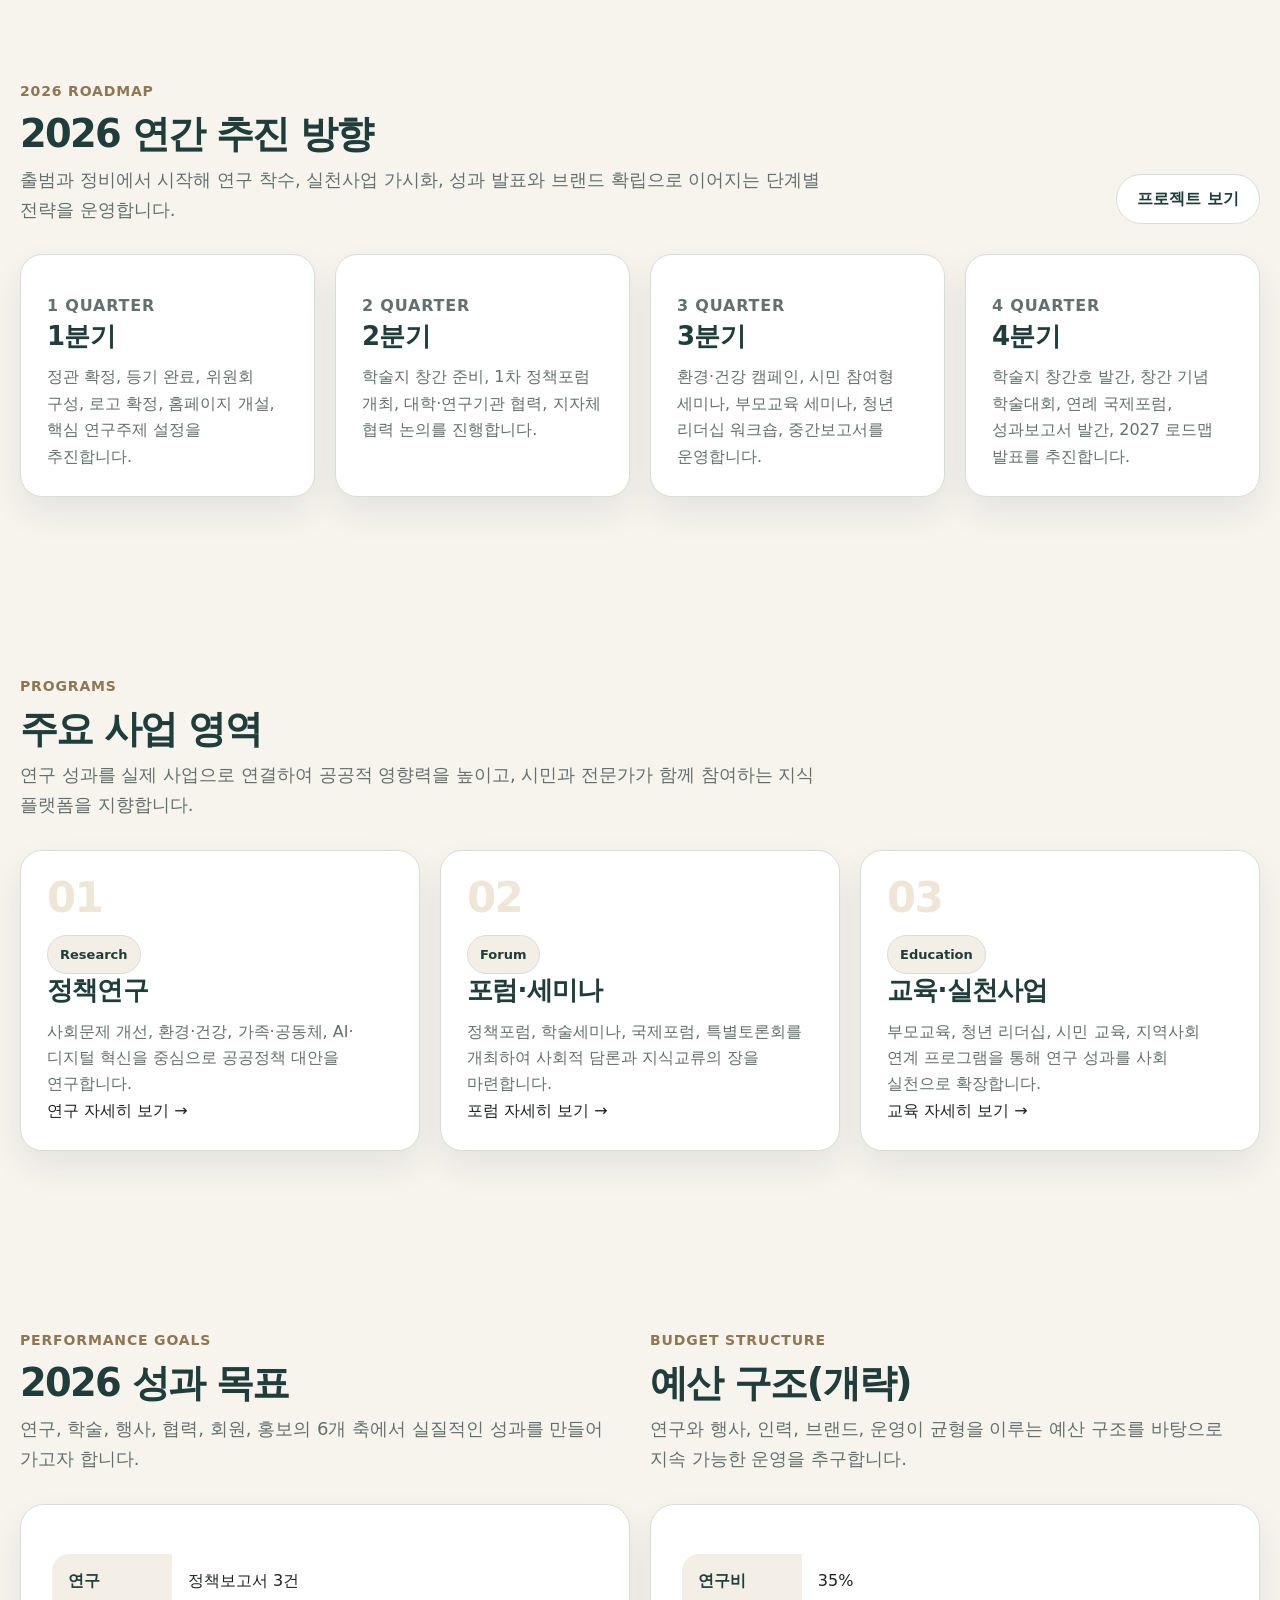
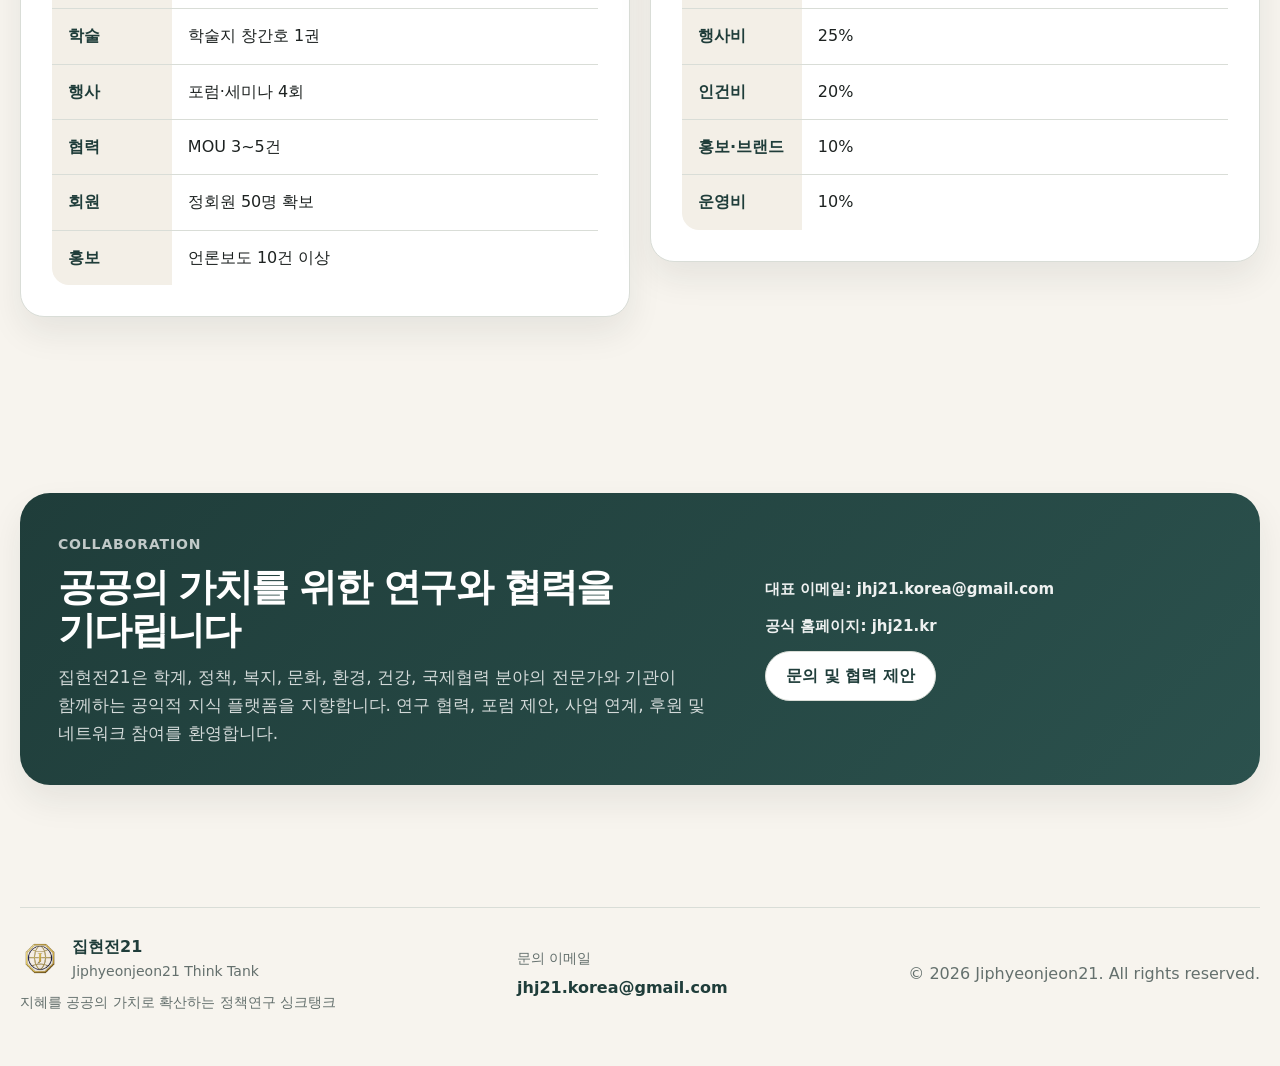
==== commit 3da56fc0: "Update index.html" ====
--- a/index.html
+++ b/index.html
@@ -1,18 +1,96 @@
 <!doctype html>
+<html lang="ko">
+<head>
+  <meta charset="utf-8" />
+  <meta name="viewport" content="width=device-width, initial-scale=1" />
+  <title>집현전21 | 지혜를 공공의 가치로 확산하는 정책연구 싱크탱크</title>
+  <meta name="description" content="집현전21은 정책 연구와 지식 교류를 통해 사회 문제 해결의 방향을 제시하고 공공의 가치를 확산하는 비영리민간단체입니다." />
+  <meta name="keywords" content="집현전21, 정책연구, 싱크탱크, 비영리민간단체, 공공가치, 지식교류, 정책포럼, 학술연구, 공익단체" />
+  <meta name="theme-color" content="#1f3d3a" />
+  <meta name="robots" content="index, follow" />
+
+  <meta property="og:type" content="website" />
+  <meta property="og:title" content="집현전21 | 지혜를 공공의 가치로 확산하는 정책연구 싱크탱크" />
+  <meta property="og:description" content="정책 연구, 지식 교류, 공공 가치 확산을 위한 비영리민간단체 집현전21" />
+  <meta property="og:image" content="https://jhj21.kr/assets/logo-512.png" />
+  <meta property="og:url" content="https://jhj21.kr/" />
+  <meta property="og:locale" content="ko_KR" />
+
+  <meta name="twitter:card" content="summary_large_image" />
+  <meta name="twitter:title" content="집현전21 | 지혜를 공공의 가치로 확산하는 정책연구 싱크탱크" />
+  <meta name="twitter:description" content="정책 연구, 지식 교류, 공공 가치 확산을 위한 비영리민간단체 집현전21" />
+  <meta name="twitter:image" content="https://jhj21.kr/assets/logo-512.png" />
+
+  <link rel="canonical" href="https://jhj21.kr/" />
+  <link rel="icon" href="./assets/logo-192.png" sizes="192x192" />
+  <link rel="apple-touch-icon" href="./assets/logo-192.png" />
+  <link rel="stylesheet" href="./assets/style.css" />
+  <script src="./assets/script.js" defer></script>
+
+  <script type="application/ld+json">
+  {
+    "@context": "https://schema.org",
+    "@type": "Organization",
+    "name": "집현전21",
+    "alternateName": "Jiphyeonjeon21",
+    "url": "https://jhj21.kr/",
+    "logo": "https://jhj21.kr/assets/logo-512.png",
+    "email": "mailto:jhj21.korea@gmail.com",
+    "description": "지혜를 공공의 가치로 확산하는 정책연구 싱크탱크",
+    "sameAs": [
+      "https://jhj21.kr/"
+    ]
+  }
+  </script>
+</head>
+<body>
+  <div id="site-header-placeholder"></div>
+
+  <main id="main-content" class="main-page">
+    <section class="hero">
+      <div class="container">
+        <div class="hero__panel">
+          <div class="hero__grid">
+            <div>
+              <div class="eyebrow">Academic Minimal · Think Tank · Public Policy</div>
+              <h1>
+                지혜를 공공의 가치로 확산하는
+                <span>정책연구 싱크탱크</span>
+              </h1>
+              <p>
+                집현전21은 지난 역사 속 현인들의 지성을 바탕으로 21세기 새 시대에 필요한 공공의 지식과 정책 방향을 연구하는 비영리민간단체입니다.
+                사회문제 개선, 지식교류, 문화·예술 가치 보존, 환경·건강 연구, 가족·공동체 회복을 위한 실천 사업을 함께 추진합니다.
+              </p>
+              <div class="hero__actions">
+                <a class="btn btn--primary" href="about.html">기관소개 보기</a>
+                <a class="btn" href="research.html">연구 보기</a>
+                <a class="btn" href="contact.html">협력 문의</a>
+              </div>
+            </div>
+
+            <div class="hero__aside">
+              <article class="hero-card">
+                <p class="hero-card__label">기관 정체성</p>
                 <h2 class="hero-card__title">공공성 · 전문성 · 신뢰</h2>
-                <p class="hero-card__text">집현전21은 공익을 우선하는 비영리 연구기관으로서 독립적이고 객관적인 연구를 지향합니다.</p>
+                <p class="hero-card__text">
+                  공익을 우선하는 독립적 연구와 책임 있는 운영으로 사회에 필요한 정책과 지식을 제시합니다.
+                </p>
               </article>
 
               <article class="hero-card">
-                <p class="hero-card__label">핵심 구조</p>
-                <h2 class="hero-card__title">이사회 · 자문위원회 · 전문위원회</h2>
-                <p class="hero-card__text">이사회와 자문위원회, 전문위원회, 사무국을 바탕으로 체계적인 연구와 운영을 수행합니다.</p>
+                <p class="hero-card__label">운영 체계</p>
+                <h2 class="hero-card__title">이사회 · 자문위원회 · 사무국</h2>
+                <p class="hero-card__text">
+                  이사회, 자문위원회, 전문위원회, 사무국을 중심으로 체계적이고 지속 가능한 운영 구조를 갖추고 있습니다.
+                </p>
               </article>
 
               <article class="hero-card">
                 <p class="hero-card__label">핵심 활동</p>
                 <h2 class="hero-card__title">연구 · 프로젝트 · 포럼 · 교육</h2>
-                <p class="hero-card__text">깊이 있는 연구를 사회적 담론, 실행 프로젝트, 시민 교육으로 확장합니다.</p>
+                <p class="hero-card__text">
+                  연구 성과를 실제 프로젝트, 학술포럼, 시민교육, 국제협력으로 연결하여 공공의 가치 실현을 지향합니다.
+                </p>
               </article>
             </div>
           </div>
@@ -23,12 +101,35 @@
     <section class="quickmap">
       <div class="container">
         <div class="quickmap__grid">
-          <a class="quickmap__item" href="about.html"><strong>기관소개</strong><span>설립배경 · 비전 · 연혁 · 운영철학</span></a>
-          <a class="quickmap__item" href="fellows.html"><strong>연구위원</strong><span>연구 네트워크 · 위원회 참여 인력</span></a>
-          <a class="quickmap__item" href="statutes.html"><strong>가버넌스</strong><span>조직도 · 이사회 · 자문위원회 · 정관</span></a>
-          <a class="quickmap__item" href="research.html"><strong>연구</strong><span>핵심 연구 아젠다와 정책연구 방향</span></a>
-          <a class="quickmap__item" href="publication.html"><strong>발간물</strong><span>학술지 · 정책보고서 · 포럼자료</span></a>
-          <a class="quickmap__item" href="contact.html"><strong>문의</strong><span>문의하기 · 협력제안 · 기관 연락처</span></a>
+          <a class="quickmap__item" href="about.html">
+            <strong>기관소개</strong>
+            <span>설립 목적 · 비전 · 핵심 가치 · 운영 철학</span>
+          </a>
+
+          <a class="quickmap__item" href="fellows.html">
+            <strong>연구위원</strong>
+            <span>전문위원회 · 참여 전문가 · 연구 네트워크</span>
+          </a>
+
+          <a class="quickmap__item" href="statutes.html">
+            <strong>가버넌스</strong>
+            <span>조직도 · 이사회 · 자문위원회 · 정관</span>
+          </a>
+
+          <a class="quickmap__item" href="research.html">
+            <strong>연구</strong>
+            <span>핵심 연구 아젠다 · 정책연구 · 실천과제</span>
+          </a>
+
+          <a class="quickmap__item" href="publication.html">
+            <strong>발간물</strong>
+            <span>정책보고서 · 학술지 · 포럼자료 · 아카이브</span>
+          </a>
+
+          <a class="quickmap__item" href="contact.html">
+            <strong>문의</strong>
+            <span>협력제안 · 기관문의 · 연락처 안내</span>
+          </a>
         </div>
       </div>
     </section>
@@ -39,7 +140,9 @@
           <div>
             <span class="kicker">About JHJ21</span>
             <h2>집현전21은 어떤 기관인가</h2>
-            <p class="section__desc">대한민국의 국가 부흥, 국민화합, K-문화 가치 보존과 공공의 지식 확산을 위해 연구와 실천 사업을 추진하는 비영리민간단체입니다.</p>
+            <p class="section__desc">
+              대한민국의 국가 부흥과 국민화합, K-문화의 창의적 가치 보존, 공공의 지식 확산을 위해 연구와 실천 사업을 수행하는 비영리민간단체입니다.
+            </p>
           </div>
           <a class="btn" href="about.html">기관소개 전체 보기</a>
         </div>
@@ -48,22 +151,33 @@
           <article class="card">
             <p class="card__eyebrow">Purpose</p>
             <h3>설립 목적</h3>
-            <p>지난 역사 속 현인들의 지성을 바탕으로 21세기 인류공영의 번영, 국민화합, 창의적 문화 가치 확산을 추구합니다.</p>
-          </article>
+            <p>
+              지난 역사 속 위대한 현인들의 지성을 바탕으로 21세기 인류공영의 번영과 국민화합에 기여하고자 설립되었습니다.
+            </p>
+          </article>
+
+          <article class="card">
+            <p class="card__eyebrow">Public Mission</p>
+            <h3>공익적 사명</h3>
+            <p>
+              사회문제 개선, 지식교류, 환경·건강, 가족·공동체 회복을 위한 연구와 활동 사업을 균형 있게 추진합니다.
+            </p>
+          </article>
+
           <article class="card">
             <p class="card__eyebrow">Governance</p>
             <h3>운영 구조</h3>
-            <p>이사회, 자문위원회, 전문위원회, 사무국의 유기적 협력을 통해 연구와 사업을 집행합니다.</p>
-          </article>
-          <article class="card">
-            <p class="card__eyebrow">Public Value</p>
-            <h3>공공 가치</h3>
-            <p>사회 문제 개선, 지식 교류, 가족·공동체 회복, 환경·건강 증진을 위한 실질적 대안을 제시합니다.</p>
-          </article>
+            <p>
+              회장, 이사회, 감사, 자문위원회, 전문위원회, 사무국이 유기적으로 협력하여 기관 운영과 사업 집행을 담당합니다.
+            </p>
+          </article>
+
           <article class="card">
             <p class="card__eyebrow">2026 Focus</p>
             <h3>2026 핵심 전략</h3>
-            <p>브랜드 구축, 연구 아젠다 설정, 포럼 개최, 학술지 창간, 국제협력 확대를 단계적으로 추진합니다.</p>
+            <p>
+              조직 정비, 브랜드 구축, 연구 아젠다 설정, 포럼 개최, 학술지 창간, 국제협력 확대를 단계적으로 추진합니다.
+            </p>
           </article>
         </div>
       </div>
@@ -75,19 +189,249 @@
           <div>
             <span class="kicker">Research Agenda</span>
             <h2>핵심 연구·실천 어젠다</h2>
-            <p class="section__desc">정관상 목적사업과 2026 운영계획을 바탕으로 공익성과 실천성을 함께 추구합니다.</p>
+            <p class="section__desc">
+              정관상 목적사업과 2026 운영계획안을 바탕으로, 공공성과 실천성을 함께 갖춘 연구와 활동을 전개합니다.
+            </p>
           </div>
           <a class="btn" href="research.html">연구 전체 보기</a>
         </div>
 
         <div class="grid-4">
-          <article class="card"><p class="card__eyebrow">Agenda 01</p><h3>사회통합과 국민화합</h3><p>사회갈등, 양극화, 재난복지, 위기관리 대응을 위한 정책 모델을 연구합니다.</p></article>
-          <article class="card"><p class="card__eyebrow">Agenda 02</p><h3>지식교류와 학술연구</h3><p>학술세미나, 포럼, 학술지 발간, 연구자 네트워크 구축을 추진합니다.</p></article>
-          <article class="card"><p class="card__eyebrow">Agenda 03</p><h3>AI·디지털 혁신</h3><p>AI 기반 사회문제 해결, 자동화, 데이터 기반 정책 모델 구축을 진행합니다.</p></article>
-          <article class="card"><p class="card__eyebrow">Agenda 04</p><h3>문화·예술 가치 보존</h3><p>전통문화 콘텐츠 개발, 문화예술 아카이빙, 청년 문화창작 지원을 추진합니다.</p></article>
-          <article class="card"><p class="card__eyebrow">Agenda 05</p><h3>환경·건강 정책</h3><p>기후변화 대응, 환경복지, 지역사회 건강, 정신건강, 회복탄력성을 연구합니다.</p></article>
-          <article class="card"><p class="card__eyebrow">Agenda 06</p><h3>가족·공동체 회복</h3><p>가족교육, 세대통합, 부모교육, 청소년 리더십, 지역사회 연계사업을 추진합니다.</p></article>
-          <article class="card"><p class="card__eyebrow">Agenda 07</p><h3>국제협력·브랜드 전략</h3><p>국제 MOU, 글로벌 학술 교류, 언론 홍보, 브랜딩, 재정·운영 체계 강화를 병행합니다.</p></article>
+          <article class="card">
+            <p class="card__eyebrow">Agenda 01</p>
+            <h3>사회통합과 국민화합</h3>
+            <p>사회갈등, 양극화, 재난복지, 위기관리 정책을 연구하고 공공 통합 모델을 제시합니다.</p>
+          </article>
+
+          <article class="card">
+            <p class="card__eyebrow">Agenda 02</p>
+            <h3>지식교류와 학술연구</h3>
+            <p>학술세미나, 포럼, 학술지 발간, 연구자 네트워크 구축을 통해 지식교류를 활성화합니다.</p>
+          </article>
+
+          <article class="card">
+            <p class="card__eyebrow">Agenda 03</p>
+            <h3>AI·디지털 혁신</h3>
+            <p>AI 기반 사회문제 해결, 자동화, 디지털 콘텐츠, 데이터 기반 정책 모델을 연구합니다.</p>
+          </article>
+
+          <article class="card">
+            <p class="card__eyebrow">Agenda 04</p>
+            <h3>문화·예술 가치 보존</h3>
+            <p>전통문화 콘텐츠 개발, 문화예술 아카이빙, 청년 문화창작 지원 사업을 추진합니다.</p>
+          </article>
+
+          <article class="card">
+            <p class="card__eyebrow">Agenda 05</p>
+            <h3>환경·건강 정책</h3>
+            <p>기후변화 대응, 환경복지, 예방 중심 건강 프로그램, 정신건강과 회복탄력성을 연구합니다.</p>
+          </article>
+
+          <article class="card">
+            <p class="card__eyebrow">Agenda 06</p>
+            <h3>가족·공동체 회복</h3>
+            <p>가족교육, 세대통합, 부모교육, 청소년 리더십, 지역사회 연계사업을 실천합니다.</p>
+          </article>
+
+          <article class="card">
+            <p class="card__eyebrow">Agenda 07</p>
+            <h3>국제협력·브랜드 전략</h3>
+            <p>국제 MOU, 글로벌 학술 교류, 언론 홍보, 브랜드 전략, 재정·운영 체계 강화를 함께 추진합니다.</p>
+          </article>
+        </div>
+      </div>
+    </section>
+
+    <section class="section">
+      <div class="container">
+        <div class="section__head">
+          <div>
+            <span class="kicker">2026 Roadmap</span>
+            <h2>2026 연간 추진 방향</h2>
+            <p class="section__desc">
+              출범과 정비에서 시작해 연구 착수, 실천사업 가시화, 성과 발표와 브랜드 확립으로 이어지는 단계별 전략을 운영합니다.
+            </p>
+          </div>
+          <a class="btn" href="project.html">프로젝트 보기</a>
+        </div>
+
+        <div class="grid-4">
+          <article class="card">
+            <p class="card__eyebrow">1 Quarter</p>
+            <h3>1분기</h3>
+            <p>정관 확정, 등기 완료, 위원회 구성, 로고 확정, 홈페이지 개설, 핵심 연구주제 설정을 추진합니다.</p>
+          </article>
+
+          <article class="card">
+            <p class="card__eyebrow">2 Quarter</p>
+            <h3>2분기</h3>
+            <p>학술지 창간 준비, 1차 정책포럼 개최, 대학·연구기관 협력, 지자체 협력 논의를 진행합니다.</p>
+          </article>
+
+          <article class="card">
+            <p class="card__eyebrow">3 Quarter</p>
+            <h3>3분기</h3>
+            <p>환경·건강 캠페인, 시민 참여형 세미나, 부모교육 세미나, 청년 리더십 워크숍, 중간보고서를 운영합니다.</p>
+          </article>
+
+          <article class="card">
+            <p class="card__eyebrow">4 Quarter</p>
+            <h3>4분기</h3>
+            <p>학술지 창간호 발간, 창간 기념 학술대회, 연례 국제포럼, 성과보고서 발간, 2027 로드맵 발표를 추진합니다.</p>
+          </article>
+        </div>
+      </div>
+    </section>
+
+    <section class="section">
+      <div class="container">
+        <div class="section__head">
+          <div>
+            <span class="kicker">Programs</span>
+            <h2>주요 사업 영역</h2>
+            <p class="section__desc">
+              연구 성과를 실제 사업으로 연결하여 공공적 영향력을 높이고, 시민과 전문가가 함께 참여하는 지식 플랫폼을 지향합니다.
+            </p>
+          </div>
+        </div>
+
+        <div class="grid-3">
+          <article class="card program-card">
+            <div>
+              <div class="program-no">01</div>
+              <span class="pill">Research</span>
+              <h3>정책연구</h3>
+              <p>사회문제 개선, 환경·건강, 가족·공동체, AI·디지털 혁신을 중심으로 공공정책 대안을 연구합니다.</p>
+            </div>
+            <a href="research.html">연구 자세히 보기 →</a>
+          </article>
+
+          <article class="card program-card">
+            <div>
+              <div class="program-no">02</div>
+              <span class="pill">Forum</span>
+              <h3>포럼·세미나</h3>
+              <p>정책포럼, 학술세미나, 국제포럼, 특별토론회를 개최하여 사회적 담론과 지식교류의 장을 마련합니다.</p>
+            </div>
+            <a href="forum.html">포럼 자세히 보기 →</a>
+          </article>
+
+          <article class="card program-card">
+            <div>
+              <div class="program-no">03</div>
+              <span class="pill">Education</span>
+              <h3>교육·실천사업</h3>
+              <p>부모교육, 청년 리더십, 시민 교육, 지역사회 연계 프로그램을 통해 연구 성과를 사회 실천으로 확장합니다.</p>
+            </div>
+            <a href="education.html">교육 자세히 보기 →</a>
+          </article>
+        </div>
+      </div>
+    </section>
+
+    <section class="section">
+      <div class="container">
+        <div class="grid-2">
+          <div>
+            <div class="section__head">
+              <div>
+                <span class="kicker">Performance Goals</span>
+                <h2>2026 성과 목표</h2>
+                <p class="section__desc">
+                  연구, 학술, 행사, 협력, 회원, 홍보의 6개 축에서 실질적인 성과를 만들어 가고자 합니다.
+                </p>
+              </div>
+            </div>
+
+            <div class="content-panel">
+              <table class="info-table">
+                <tr>
+                  <th>연구</th>
+                  <td>정책보고서 3건</td>
+                </tr>
+                <tr>
+                  <th>학술</th>
+                  <td>학술지 창간호 1권</td>
+                </tr>
+                <tr>
+                  <th>행사</th>
+                  <td>포럼·세미나 4회</td>
+                </tr>
+                <tr>
+                  <th>협력</th>
+                  <td>MOU 3~5건</td>
+                </tr>
+                <tr>
+                  <th>회원</th>
+                  <td>정회원 50명 확보</td>
+                </tr>
+                <tr>
+                  <th>홍보</th>
+                  <td>언론보도 10건 이상</td>
+                </tr>
+              </table>
+            </div>
+          </div>
+
+          <div>
+            <div class="section__head">
+              <div>
+                <span class="kicker">Budget Structure</span>
+                <h2>예산 구조(개략)</h2>
+                <p class="section__desc">
+                  연구와 행사, 인력, 브랜드, 운영이 균형을 이루는 예산 구조를 바탕으로 지속 가능한 운영을 추구합니다.
+                </p>
+              </div>
+            </div>
+
+            <div class="content-panel">
+              <table class="info-table">
+                <tr>
+                  <th>연구비</th>
+                  <td>35%</td>
+                </tr>
+                <tr>
+                  <th>행사비</th>
+                  <td>25%</td>
+                </tr>
+                <tr>
+                  <th>인건비</th>
+                  <td>20%</td>
+                </tr>
+                <tr>
+                  <th>홍보·브랜드</th>
+                  <td>10%</td>
+                </tr>
+                <tr>
+                  <th>운영비</th>
+                  <td>10%</td>
+                </tr>
+              </table>
+            </div>
+          </div>
+        </div>
+      </div>
+    </section>
+
+    <section class="section">
+      <div class="container">
+        <div class="contact-band">
+          <div class="contact-band__grid">
+            <div>
+              <span class="kicker" style="color: rgba(255,255,255,0.72);">Collaboration</span>
+              <h2>공공의 가치를 위한 연구와 협력을 기다립니다</h2>
+              <p>
+                집현전21은 학계, 정책, 복지, 문화, 환경, 건강, 국제협력 분야의 전문가와 기관이 함께하는 공익적 지식 플랫폼을 지향합니다.
+                연구 협력, 포럼 제안, 사업 연계, 후원 및 네트워크 참여를 환영합니다.
+              </p>
+            </div>
+
+            <div class="contact-meta">
+              <strong>대표 이메일: jhj21.korea@gmail.com</strong>
+              <strong>공식 홈페이지: jhj21.kr</strong>
+              <a class="btn" href="contact.html">문의 및 협력 제안</a>
+            </div>
+          </div>
         </div>
       </div>
     </section>
--- a/assets/style.css
+++ b/assets/style.css
@@ -0,0 +1,894 @@
+:root {
+  --primary: #1f3d3a;
+  --primary-2: #2b514d;
+  --accent: #b79a6b;
+  --accent-2: #8e7751;
+  --accent-soft: #efe6d7;
+  --bg: #f7f4ee;
+  --surface: #ffffff;
+  --surface-2: #f3efe7;
+  --text: #1d2221;
+  --muted: #64706d;
+  --line: #d9ddd7;
+  --shadow: 0 16px 34px rgba(22, 34, 33, 0.08);
+  --radius-xl: 32px;
+  --radius-lg: 22px;
+  --radius-md: 16px;
+  --max: 1240px;
+  --header-height: 88px;
+}
+
+* {
+  box-sizing: border-box;
+}
+
+html {
+  scroll-behavior: smooth;
+}
+
+body {
+  margin: 0;
+  font-family: "Pretendard", "Noto Sans KR", system-ui, -apple-system, BlinkMacSystemFont, "Segoe UI", sans-serif;
+  color: var(--text);
+  background: var(--bg);
+  line-height: 1.65;
+  word-break: keep-all;
+}
+
+a {
+  color: inherit;
+  text-decoration: none;
+}
+
+img {
+  display: block;
+  max-width: 100%;
+}
+
+button,
+input,
+textarea,
+select {
+  font: inherit;
+}
+
+button {
+  cursor: pointer;
+}
+
+.container {
+  width: min(calc(100% - 40px), var(--max));
+  margin: 0 auto;
+}
+
+.skip-link {
+  position: absolute;
+  left: 12px;
+  top: -40px;
+  z-index: 300;
+  padding: 10px 14px;
+  border-radius: 10px;
+  background: var(--primary);
+  color: #fff;
+}
+
+.skip-link:focus {
+  top: 12px;
+}
+
+.topbar {
+  background: var(--primary);
+  color: rgba(255, 255, 255, 0.88);
+  border-bottom: 1px solid rgba(255, 255, 255, 0.08);
+}
+
+.topbar__inner {
+  min-height: 46px;
+  display: flex;
+  align-items: center;
+  gap: 12px;
+  font-size: 14px;
+  flex-wrap: wrap;
+}
+
+.topbar__badge {
+  display: inline-flex;
+  align-items: center;
+  justify-content: center;
+  padding: 6px 12px;
+  border-radius: 999px;
+  border: 1px solid rgba(255, 255, 255, 0.18);
+  color: #fff;
+  font-weight: 800;
+  letter-spacing: 0.02em;
+}
+
+.site-header {
+  position: sticky;
+  top: 0;
+  z-index: 200;
+  background: rgba(247, 244, 238, 0.94);
+  backdrop-filter: blur(12px);
+  border-bottom: 1px solid var(--line);
+}
+
+.site-header__inner {
+  min-height: var(--header-height);
+  display: flex;
+  align-items: center;
+  justify-content: space-between;
+  gap: 20px;
+}
+
+.brand {
+  display: flex;
+  align-items: center;
+  gap: 14px;
+  min-width: 0;
+}
+
+.brand__logo {
+  width: 52px;
+  height: 52px;
+  object-fit: contain;
+  flex: 0 0 auto;
+}
+
+.brand__title {
+  margin: 0;
+  font-size: 34px;
+  line-height: 1;
+  letter-spacing: -0.04em;
+  color: var(--primary);
+}
+
+.brand__subtitle {
+  margin: 6px 0 0;
+  color: var(--muted);
+  font-size: 14px;
+}
+
+.nav-wrap {
+  display: flex;
+  align-items: center;
+  gap: 12px;
+}
+
+.nav-toggle {
+  display: none;
+  align-items: center;
+  justify-content: center;
+  width: 48px;
+  height: 48px;
+  border-radius: 14px;
+  border: 1px solid var(--line);
+  background: var(--surface);
+  color: var(--primary);
+}
+
+.nav-toggle__bar,
+.nav-toggle__bar::before,
+.nav-toggle__bar::after {
+  display: block;
+  width: 20px;
+  height: 2px;
+  border-radius: 999px;
+  background: currentColor;
+  content: "";
+  position: relative;
+  transition: 0.2s ease;
+}
+
+.nav-toggle__bar::before {
+  position: absolute;
+  top: -6px;
+}
+
+.nav-toggle__bar::after {
+  position: absolute;
+  top: 6px;
+}
+
+.nav {
+  display: flex;
+  align-items: center;
+  gap: 8px;
+  flex-wrap: wrap;
+  justify-content: flex-end;
+}
+
+.nav a {
+  padding: 11px 14px;
+  border-radius: 12px;
+  font-weight: 700;
+  color: #223432;
+  transition: 0.18s ease;
+}
+
+.nav a:hover,
+.nav a:focus-visible,
+.quickmap__item:hover,
+.quickmap__item:focus-visible,
+.btn:hover,
+.btn:focus-visible {
+  outline: none;
+  transform: translateY(-1px);
+}
+
+.nav a:hover,
+.nav a:focus-visible {
+  background: var(--surface);
+  color: var(--primary);
+}
+
+.nav a.is-active {
+  background: var(--surface);
+  color: var(--primary);
+  font-weight: 800;
+}
+
+.nav__cta {
+  background: var(--accent);
+  color: #fff !important;
+  box-shadow: var(--shadow);
+}
+
+.main-page {
+  min-height: 60vh;
+}
+
+.hero {
+  padding: 54px 0 28px;
+}
+
+.hero__panel {
+  border: 1px solid var(--line);
+  border-radius: 34px;
+  overflow: hidden;
+  box-shadow: var(--shadow);
+  background:
+    radial-gradient(circle at top right, rgba(183, 154, 107, 0.15), transparent 30%),
+    linear-gradient(145deg, #f8f5ef 0%, #ffffff 58%, #f4efe6 100%);
+}
+
+.hero__grid {
+  display: grid;
+  grid-template-columns: 1.2fr 0.8fr;
+  gap: 24px;
+  align-items: center;
+  padding: 52px;
+}
+
+.eyebrow {
+  display: inline-flex;
+  align-items: center;
+  gap: 10px;
+  padding: 10px 16px;
+  border: 1px solid var(--line);
+  background: rgba(255, 255, 255, 0.78);
+  border-radius: 999px;
+  color: var(--primary);
+  font-size: 14px;
+  font-weight: 800;
+  margin-bottom: 22px;
+}
+
+.eyebrow::before {
+  content: "";
+  width: 8px;
+  height: 8px;
+  border-radius: 50%;
+  background: var(--accent);
+}
+
+.hero h1,
+.hero h2 {
+  margin: 0;
+  font-size: clamp(42px, 5.2vw, 72px);
+  line-height: 1.08;
+  letter-spacing: -0.055em;
+  color: var(--primary);
+}
+
+.hero h1 span,
+.hero h2 span {
+  display: block;
+  color: var(--accent-2);
+}
+
+.hero p {
+  margin: 24px 0 0;
+  max-width: 760px;
+  color: var(--muted);
+  font-size: 19px;
+}
+
+.hero__actions {
+  display: flex;
+  flex-wrap: wrap;
+  gap: 12px;
+  margin-top: 30px;
+}
+
+.hero__aside {
+  display: grid;
+  gap: 16px;
+}
+
+.hero-card {
+  padding: 24px;
+  border-radius: 22px;
+  border: 1px solid var(--line);
+  background: rgba(255, 255, 255, 0.74);
+  box-shadow: 0 12px 30px rgba(0, 0, 0, 0.04);
+}
+
+.hero-card__label {
+  margin: 0 0 8px;
+  color: var(--muted);
+  font-size: 13px;
+  font-weight: 800;
+}
+
+.hero-card__title {
+  margin: 0;
+  font-size: 28px;
+  line-height: 1.2;
+  letter-spacing: -0.03em;
+  color: var(--primary);
+}
+
+.hero-card__text {
+  margin: 10px 0 0;
+  color: var(--muted);
+  font-size: 15px;
+}
+
+.btn {
+  display: inline-flex;
+  align-items: center;
+  justify-content: center;
+  min-height: 50px;
+  padding: 0 20px;
+  border-radius: 999px;
+  border: 1px solid var(--line);
+  background: var(--surface);
+  color: var(--primary);
+  font-weight: 800;
+  transition: 0.18s ease;
+}
+
+.btn--primary {
+  background: var(--primary);
+  color: #fff;
+  border-color: var(--primary);
+}
+
+.quickmap {
+  padding: 18px 0 0;
+}
+
+.quickmap__grid {
+  display: grid;
+  grid-template-columns: repeat(6, minmax(0, 1fr));
+  gap: 14px;
+}
+
+.quickmap__item {
+  background: var(--surface);
+  border: 1px solid var(--line);
+  border-radius: 18px;
+  padding: 18px;
+  box-shadow: var(--shadow);
+  transition: 0.18s ease;
+}
+
+.quickmap__item strong {
+  display: block;
+  color: var(--primary);
+  font-size: 18px;
+  line-height: 1.2;
+  letter-spacing: -0.02em;
+}
+
+.quickmap__item span {
+  display: block;
+  margin-top: 6px;
+  color: var(--muted);
+  font-size: 14px;
+}
+
+.section {
+  padding: 88px 0;
+}
+
+.section--green {
+  background: linear-gradient(135deg, var(--primary), var(--primary-2));
+  color: rgba(255, 255, 255, 0.88);
+}
+
+.section__head {
+  display: flex;
+  align-items: end;
+  justify-content: space-between;
+  gap: 20px;
+  margin-bottom: 30px;
+}
+
+.kicker {
+  display: inline-block;
+  margin-bottom: 10px;
+  color: var(--accent-2);
+  font-size: 14px;
+  font-weight: 900;
+  letter-spacing: 0.06em;
+  text-transform: uppercase;
+}
+
+.section--green .kicker,
+.section--green h2,
+.section--green h3,
+.section--green .section__desc {
+  color: #fff;
+}
+
+.section h2,
+.section h3 {
+  margin: 0;
+  font-size: clamp(30px, 3vw, 48px);
+  line-height: 1.1;
+  letter-spacing: -0.045em;
+  color: var(--primary);
+}
+
+.section__desc {
+  margin: 10px 0 0;
+  max-width: 820px;
+  color: var(--muted);
+  font-size: 18px;
+}
+
+.grid-2,
+.grid-3,
+.grid-4,
+.grid-committee {
+  display: grid;
+  gap: 20px;
+}
+
+.grid-2 {
+  grid-template-columns: repeat(2, minmax(0, 1fr));
+}
+
+.grid-3 {
+  grid-template-columns: repeat(3, minmax(0, 1fr));
+}
+
+.grid-4 {
+  grid-template-columns: repeat(4, minmax(0, 1fr));
+}
+
+.grid-committee {
+  grid-template-columns: repeat(3, minmax(0, 1fr));
+}
+
+.card {
+  background: var(--surface);
+  border: 1px solid var(--line);
+  border-radius: var(--radius-lg);
+  padding: 26px;
+  box-shadow: var(--shadow);
+}
+
+.section--green .card {
+  background: rgba(255, 255, 255, 0.06);
+  border-color: rgba(255, 255, 255, 0.12);
+  color: rgba(255, 255, 255, 0.88);
+  box-shadow: none;
+}
+
+.card__eyebrow {
+  margin: 0 0 10px;
+  color: var(--accent-2);
+  font-size: 13px;
+  font-weight: 900;
+  letter-spacing: 0.05em;
+  text-transform: uppercase;
+}
+
+.section--green .card__eyebrow {
+  color: rgba(255, 255, 255, 0.7);
+}
+
+.card h3,
+.card h4 {
+  margin: 0;
+  font-size: 26px;
+  line-height: 1.25;
+  letter-spacing: -0.03em;
+  color: var(--primary);
+}
+
+.section--green .card h3,
+.section--green .card h4 {
+  color: #fff;
+}
+
+.card p,
+.card li {
+  margin: 12px 0 0;
+  color: var(--muted);
+  font-size: 16px;
+}
+
+.section--green .card p,
+.section--green .card li {
+  color: rgba(255, 255, 255, 0.82);
+}
+
+.card ul,
+.content-panel ul {
+  margin: 14px 0 0;
+  padding-left: 20px;
+}
+
+.card li + li,
+.content-panel li + li {
+  margin-top: 8px;
+}
+
+.content-panel {
+  background: var(--surface);
+  border: 1px solid var(--line);
+  border-radius: 24px;
+  padding: 30px;
+  box-shadow: var(--shadow);
+}
+
+.content-panel + .content-panel {
+  margin-top: 20px;
+}
+
+.content-panel h3 {
+  margin: 0;
+  font-size: 30px;
+  color: var(--primary);
+}
+
+.content-panel h4 {
+  margin: 26px 0 0;
+  font-size: 22px;
+  color: var(--primary);
+}
+
+.content-panel p {
+  margin: 12px 0 0;
+  color: var(--muted);
+  font-size: 16px;
+}
+
+.info-table {
+  width: 100%;
+  border-collapse: collapse;
+  margin-top: 18px;
+  overflow: hidden;
+  border-radius: 18px;
+  border: 1px solid var(--line);
+}
+
+.info-table th,
+.info-table td {
+  padding: 14px 16px;
+  border-bottom: 1px solid var(--line);
+  text-align: left;
+  vertical-align: top;
+}
+
+.info-table th {
+  width: 22%;
+  background: var(--surface-2);
+  color: var(--primary);
+  font-weight: 800;
+}
+
+.info-table tr:last-child th,
+.info-table tr:last-child td {
+  border-bottom: none;
+}
+
+.pill {
+  display: inline-flex;
+  width: fit-content;
+  padding: 8px 12px;
+  border-radius: 999px;
+  background: var(--surface-2);
+  border: 1px solid var(--line);
+  color: var(--primary);
+  font-size: 13px;
+  font-weight: 900;
+}
+
+.program-card {
+  min-height: 300px;
+  display: flex;
+  flex-direction: column;
+  justify-content: space-between;
+}
+
+.program-no {
+  font-size: 42px;
+  line-height: 1;
+  font-weight: 900;
+  color: var(--accent-soft);
+  letter-spacing: -0.04em;
+  margin-bottom: 16px;
+}
+
+.notice-item {
+  display: grid;
+  gap: 18px;
+  align-items: center;
+  background: var(--surface);
+  border: 1px solid var(--line);
+  border-radius: 18px;
+  box-shadow: var(--shadow);
+  padding: 20px 22px;
+  grid-template-columns: 1fr auto;
+}
+
+.notice-item h4 {
+  margin: 0;
+  color: var(--primary);
+  letter-spacing: -0.03em;
+  line-height: 1.3;
+  font-size: 18px;
+}
+
+.meta {
+  color: var(--muted);
+  font-size: 14px;
+  font-weight: 700;
+  white-space: nowrap;
+}
+
+.list-block {
+  display: grid;
+  gap: 14px;
+  margin-top: 16px;
+}
+
+.list-line {
+  display: flex;
+  align-items: start;
+  gap: 10px;
+  color: inherit;
+  font-size: 15px;
+}
+
+.list-line::before {
+  content: "•";
+  color: var(--accent);
+  font-weight: 900;
+}
+
+.contact-band {
+  background: linear-gradient(135deg, var(--primary), var(--primary-2));
+  color: #fff;
+  border-radius: 30px;
+  padding: 38px;
+  box-shadow: var(--shadow);
+}
+
+.contact-band__grid {
+  display: grid;
+  grid-template-columns: 1.2fr 0.8fr;
+  gap: 22px;
+  align-items: center;
+}
+
+.contact-band h2,
+.contact-band h3 {
+  color: #fff;
+  margin: 0;
+}
+
+.contact-band p {
+  margin: 12px 0 0;
+  color: rgba(255, 255, 255, 0.8);
+  font-size: 17px;
+}
+
+.contact-meta {
+  display: grid;
+  gap: 12px;
+  justify-items: start;
+}
+
+.contact-meta strong {
+  font-size: 15px;
+  color: rgba(255, 255, 255, 0.92);
+}
+
+.site-footer {
+  padding: 34px 0 52px;
+  color: var(--muted);
+}
+
+.site-footer__inner {
+  padding-top: 26px;
+  border-top: 1px solid var(--line);
+  display: flex;
+  align-items: center;
+  justify-content: space-between;
+  gap: 20px;
+  flex-wrap: wrap;
+}
+
+.footer-title {
+  color: var(--primary);
+  font-weight: 800;
+}
+
+.footer-label {
+  font-size: 14px;
+  color: var(--muted);
+  margin-bottom: 4px;
+}
+
+.footer-email {
+  color: var(--primary);
+  font-weight: 700;
+}
+
+.footer-email:hover,
+.footer-email:focus-visible {
+  text-decoration: underline;
+}
+
+.sr-only {
+  position: absolute;
+  width: 1px;
+  height: 1px;
+  padding: 0;
+  margin: -1px;
+  overflow: hidden;
+  clip: rect(0, 0, 0, 0);
+  white-space: nowrap;
+  border: 0;
+}
+
+@media (max-width: 1160px) {
+  .quickmap__grid {
+    grid-template-columns: repeat(3, minmax(0, 1fr));
+  }
+
+  .grid-4,
+  .grid-committee {
+    grid-template-columns: repeat(2, minmax(0, 1fr));
+  }
+
+  .hero__grid,
+  .contact-band__grid {
+    grid-template-columns: 1fr;
+  }
+
+  .grid-3,
+  .grid-2 {
+    grid-template-columns: 1fr;
+  }
+}
+
+@media (max-width: 920px) {
+  .nav-toggle {
+    display: inline-flex;
+  }
+
+  .nav-wrap {
+    align-items: flex-start;
+  }
+
+  .nav {
+    position: absolute;
+    left: 20px;
+    right: 20px;
+    top: calc(100% + 10px);
+    display: none;
+    flex-direction: column;
+    align-items: stretch;
+    gap: 8px;
+    padding: 14px;
+    border-radius: 20px;
+    background: rgba(255, 255, 255, 0.98);
+    border: 1px solid var(--line);
+    box-shadow: var(--shadow);
+  }
+
+  .nav.is-open {
+    display: flex;
+  }
+
+  .nav a {
+    width: 100%;
+  }
+
+  .site-header {
+    position: sticky;
+  }
+
+  .site-header__inner {
+    position: relative;
+    min-height: auto;
+    padding: 16px 0;
+  }
+}
+
+@media (max-width: 860px) {
+  .brand__title {
+    font-size: 28px;
+  }
+
+  .hero__grid {
+    padding: 28px;
+  }
+
+  .hero h1,
+  .hero h2 {
+    font-size: clamp(34px, 10vw, 54px);
+  }
+
+  .hero p,
+  .section__desc,
+  .contact-band p {
+    font-size: 16px;
+  }
+
+  .quickmap__grid,
+  .grid-4,
+  .grid-committee {
+    grid-template-columns: 1fr;
+  }
+
+  .notice-item,
+  .info-table,
+  .info-table tbody,
+  .info-table tr,
+  .info-table th,
+  .info-table td {
+    display: block;
+    width: 100%;
+  }
+
+  .info-table th {
+    border-bottom: none;
+    padding-bottom: 8px;
+  }
+
+  .info-table td {
+    padding-top: 0;
+  }
+
+  .section {
+    padding: 68px 0;
+  }
+
+  .section__head {
+    flex-direction: column;
+    align-items: flex-start;
+  }
+
+  .contact-band,
+  .content-panel {
+    padding: 24px;
+  }
+
+  .topbar__inner {
+    padding: 8px 0;
+  }
+
+  .card h3,
+  .card h4,
+  .hero-card__title,
+  .content-panel h3 {
+    font-size: 22px;
+  }
+}
